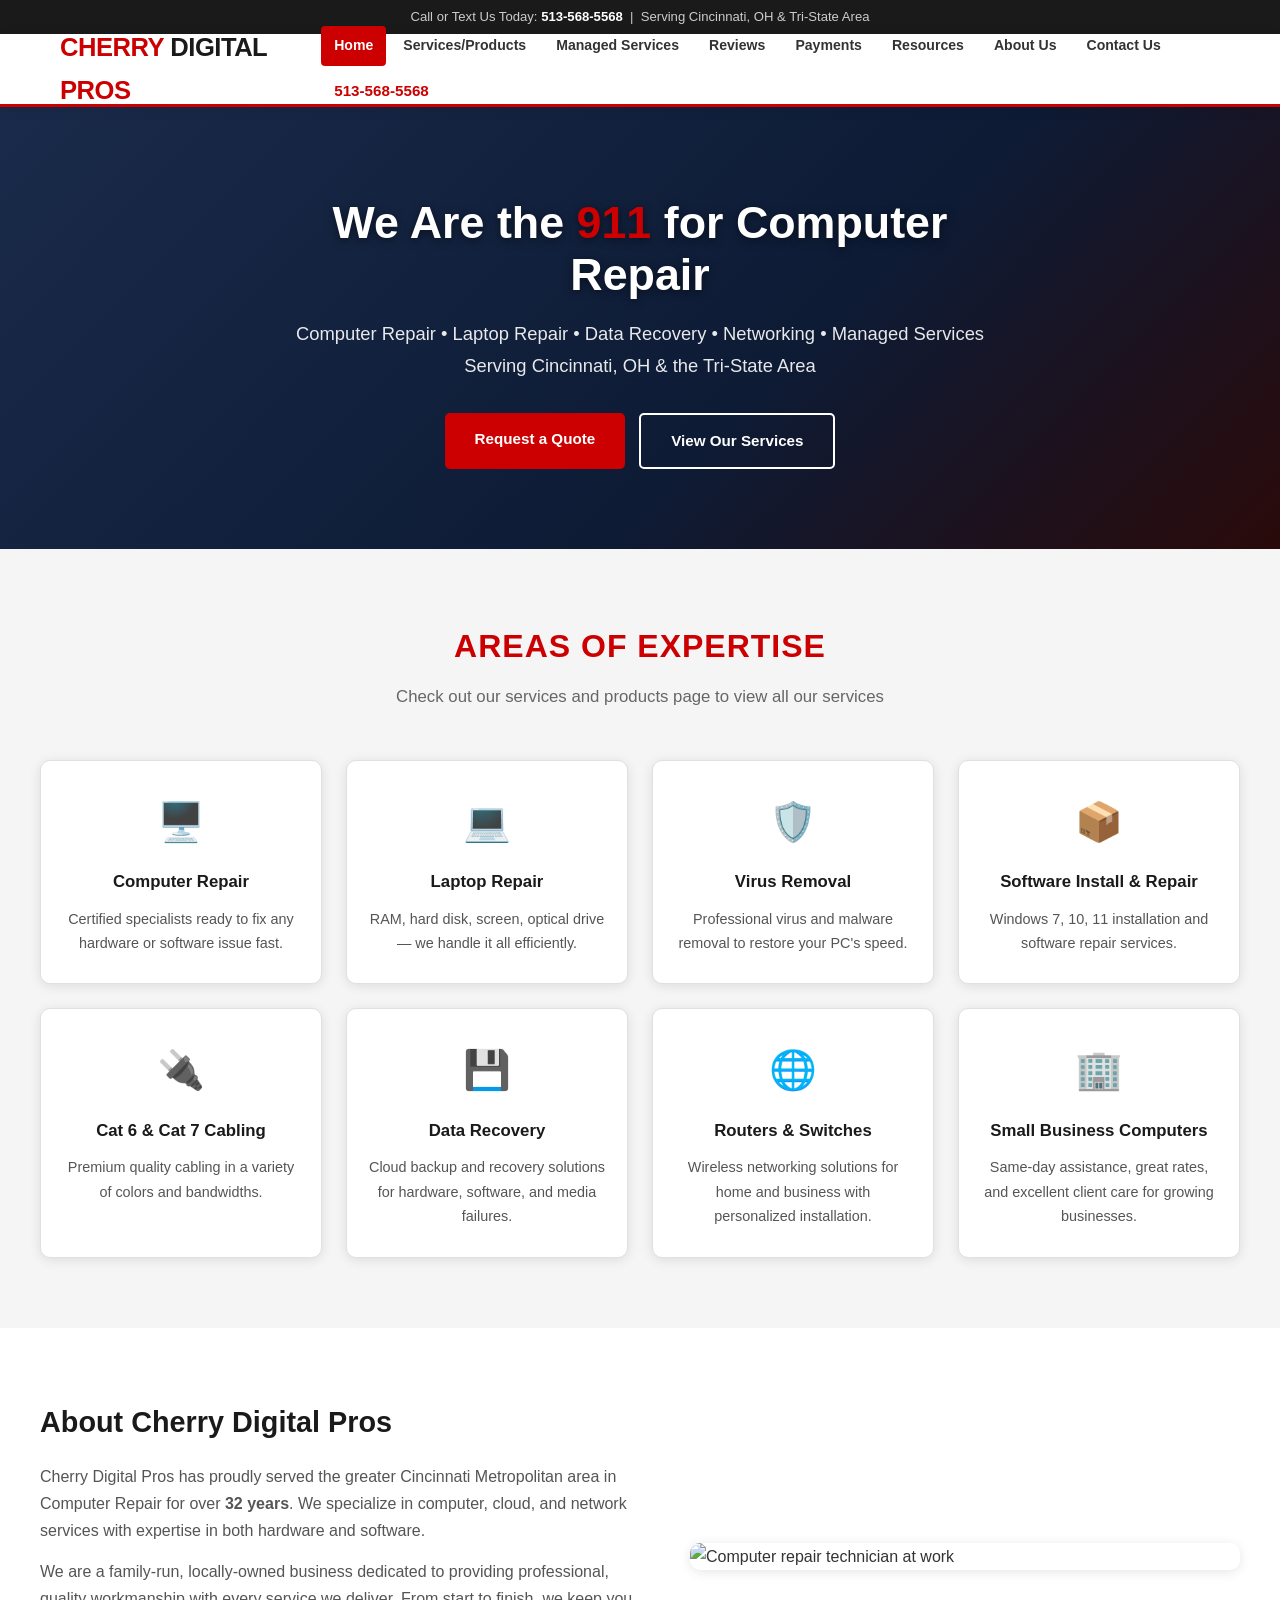
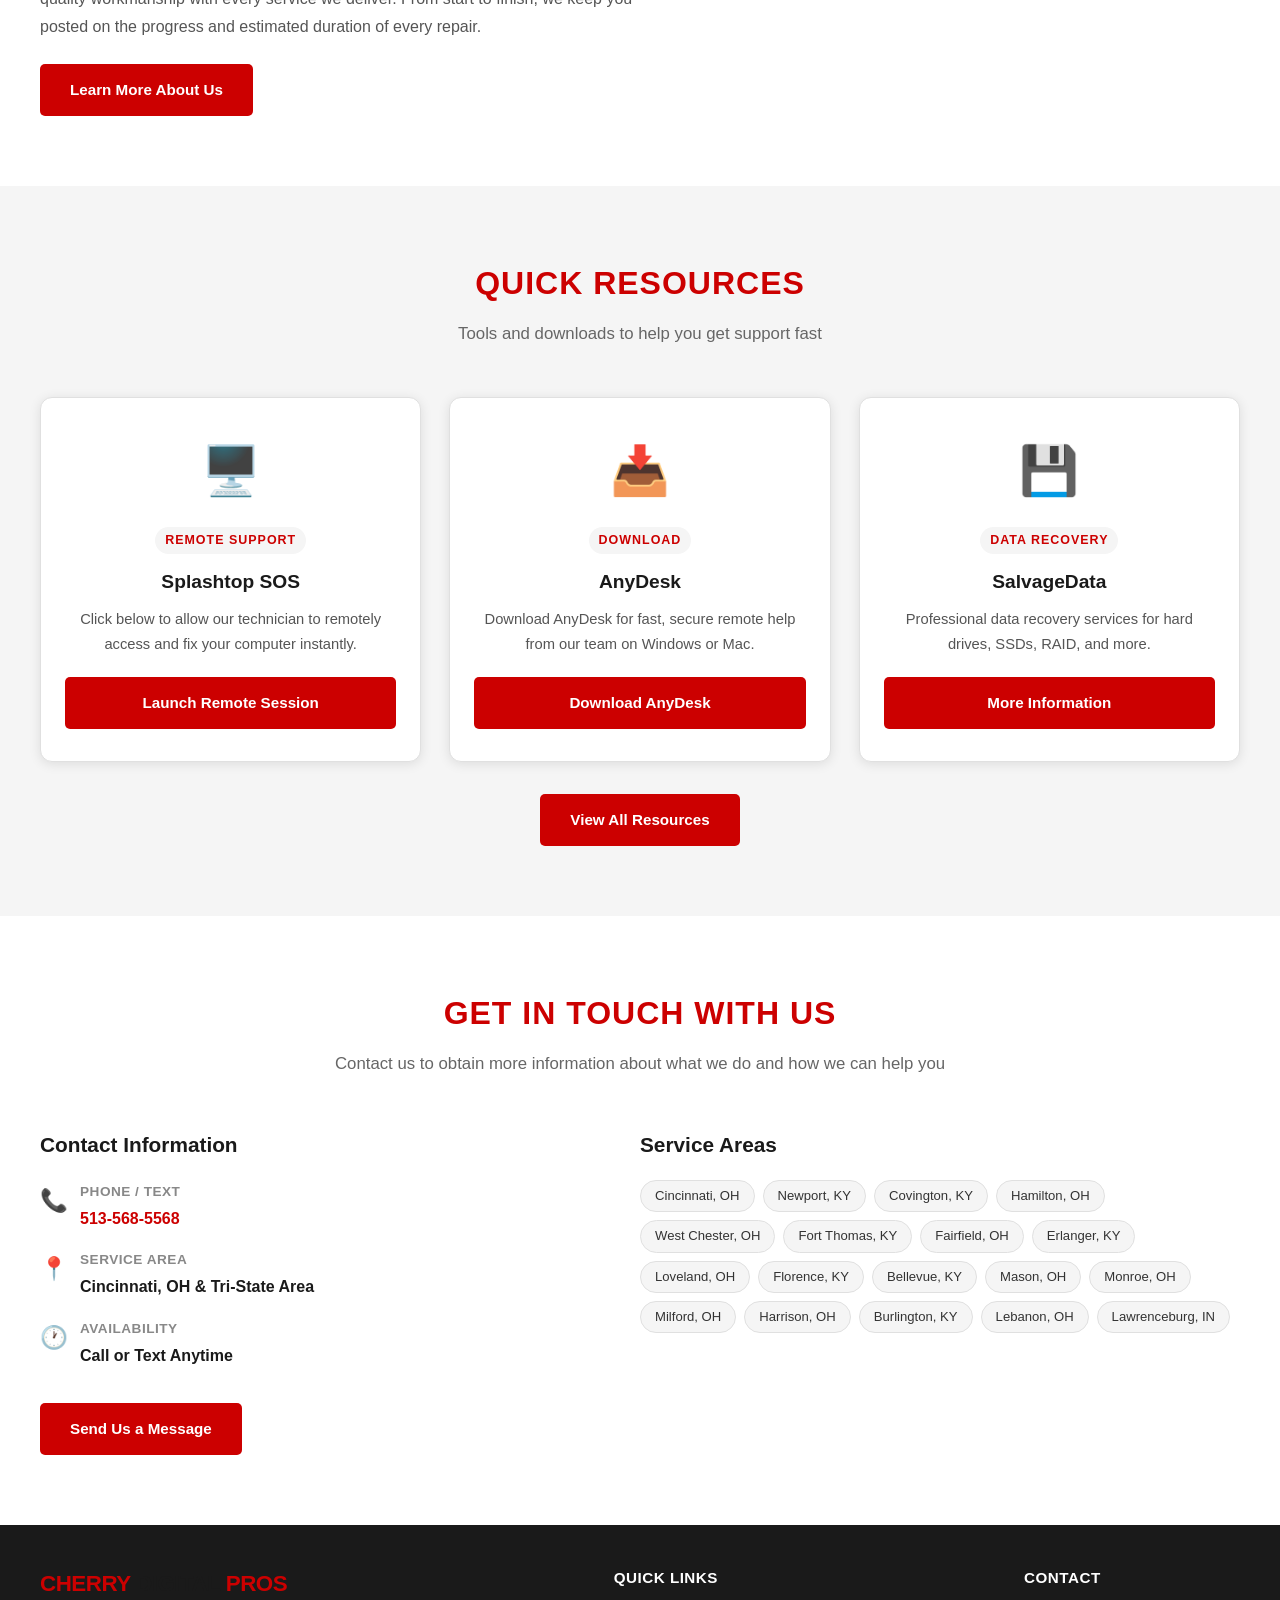
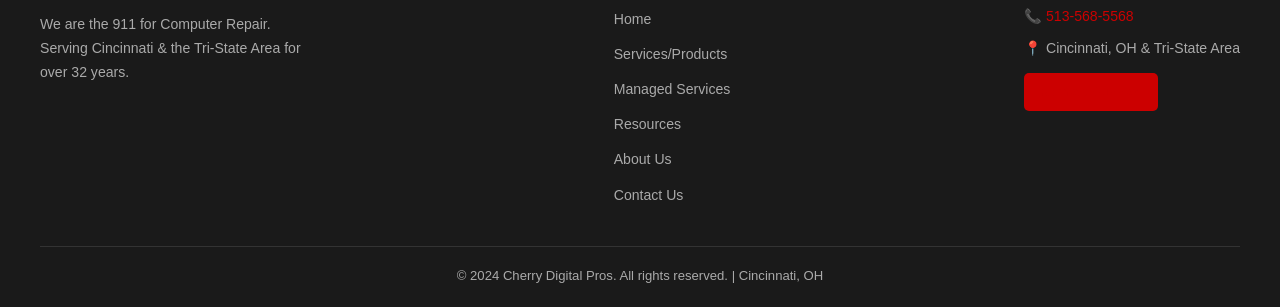
==== index.html @ 724c5292 "Add full Cherry Digital Pros website — all pages including Resources (Splashtop SOS, AnyDesk, Salvag" ====
<!DOCTYPE html>
<html lang="en">
<head>
  <meta charset="UTF-8" />
  <meta name="viewport" content="width=device-width, initial-scale=1.0" />
  <title>Cherry Digital Pros – We are the 911 for Computer Repair</title>
  <meta name="description" content="Cherry Digital Pros has proudly served the greater Cincinnati Metropolitan area in Computer Repair for over 32 years. Computer repair, networking, data recovery, managed services." />
  <link rel="stylesheet" href="css/style.css" />
</head>
<body>

  <!-- TOP BAR -->
  <div class="top-bar">
    Call or Text Us Today: <a href="tel:5135685568">513-568-5568</a> &nbsp;|&nbsp; Serving Cincinnati, OH &amp; Tri-State Area
  </div>

  <!-- HEADER -->
  <header>
    <div class="header-inner">
      <a href="index.html" class="logo">Cherry <span>Digital</span> Pros</a>
      <button class="hamburger" id="hamburger" aria-label="Toggle menu">
        <span></span><span></span><span></span>
      </button>
      <nav id="main-nav">
        <ul>
          <li><a href="index.html" class="active">Home</a></li>
          <li><a href="services.html">Services/Products</a></li>
          <li><a href="managed.html">Managed Services</a></li>
          <li><a href="reviews.html">Reviews</a></li>
          <li><a href="payments.html">Payments</a></li>
          <li><a href="resources.html">Resources</a></li>
          <li><a href="about.html">About Us</a></li>
          <li><a href="contact.html">Contact Us</a></li>
          <li><a href="tel:5135685568" class="nav-phone">513-568-5568</a></li>
        </ul>
      </nav>
    </div>
  </header>

  <!-- HERO -->
  <section class="hero">
    <div class="hero-content">
      <h1>We Are the <span>911</span> for Computer Repair</h1>
      <p>Computer Repair &bull; Laptop Repair &bull; Data Recovery &bull; Networking &bull; Managed Services<br>Serving Cincinnati, OH &amp; the Tri-State Area</p>
      <div class="hero-btns">
        <a href="contact.html" class="btn btn-red">Request a Quote</a>
        <a href="services.html" class="btn btn-outline">View Our Services</a>
      </div>
    </div>
  </section>

  <!-- AREAS OF EXPERTISE -->
  <section class="section section-alt">
    <div class="container">
      <h2 class="section-title">Areas of Expertise</h2>
      <p class="section-sub">Check out our services and products page to view all our services</p>
      <div class="services-grid">
        <div class="service-card">
          <div class="service-icon">🖥️</div>
          <h3>Computer Repair</h3>
          <p>Certified specialists ready to fix any hardware or software issue fast.</p>
        </div>
        <div class="service-card">
          <div class="service-icon">💻</div>
          <h3>Laptop Repair</h3>
          <p>RAM, hard disk, screen, optical drive — we handle it all efficiently.</p>
        </div>
        <div class="service-card">
          <div class="service-icon">🛡️</div>
          <h3>Virus Removal</h3>
          <p>Professional virus and malware removal to restore your PC's speed.</p>
        </div>
        <div class="service-card">
          <div class="service-icon">📦</div>
          <h3>Software Install &amp; Repair</h3>
          <p>Windows 7, 10, 11 installation and software repair services.</p>
        </div>
        <div class="service-card">
          <div class="service-icon">🔌</div>
          <h3>Cat 6 &amp; Cat 7 Cabling</h3>
          <p>Premium quality cabling in a variety of colors and bandwidths.</p>
        </div>
        <div class="service-card">
          <div class="service-icon">💾</div>
          <h3>Data Recovery</h3>
          <p>Cloud backup and recovery solutions for hardware, software, and media failures.</p>
        </div>
        <div class="service-card">
          <div class="service-icon">🌐</div>
          <h3>Routers &amp; Switches</h3>
          <p>Wireless networking solutions for home and business with personalized installation.</p>
        </div>
        <div class="service-card">
          <div class="service-icon">🏢</div>
          <h3>Small Business Computers</h3>
          <p>Same-day assistance, great rates, and excellent client care for growing businesses.</p>
        </div>
      </div>
    </div>
  </section>

  <!-- ABOUT STRIP -->
  <section class="section">
    <div class="container">
      <div class="about-strip">
        <div class="about-text">
          <h2>About Cherry Digital Pros</h2>
          <p>Cherry Digital Pros has proudly served the greater Cincinnati Metropolitan area in Computer Repair for over <strong>32 years</strong>. We specialize in computer, cloud, and network services with expertise in both hardware and software.</p>
          <p>We are a family-run, locally-owned business dedicated to providing professional, quality workmanship with every service we deliver. From start to finish, we keep you posted on the progress and estimated duration of every repair.</p>
          <a href="about.html" class="btn btn-red" style="margin-top:10px;">Learn More About Us</a>
        </div>
        <div class="about-img">
          <img src="https://images.unsplash.com/photo-1581092918056-0c4c3acd3789?w=600&q=70" alt="Computer repair technician at work" loading="lazy" />
        </div>
      </div>
    </div>
  </section>

  <!-- QUICK RESOURCES TEASER -->
  <section class="section section-alt">
    <div class="container">
      <h2 class="section-title">Quick Resources</h2>
      <p class="section-sub">Tools and downloads to help you get support fast</p>
      <div class="resources-grid">
        <div class="resource-card">
          <div class="resource-icon">🖥️</div>
          <span class="resource-label">Remote Support</span>
          <h3>Splashtop SOS</h3>
          <p>Click below to allow our technician to remotely access and fix your computer instantly.</p>
          <a href="https://sos.splashtop.com" target="_blank" rel="noopener" class="btn btn-red">Launch Remote Session</a>
        </div>
        <div class="resource-card">
          <div class="resource-icon">📥</div>
          <span class="resource-label">Download</span>
          <h3>AnyDesk</h3>
          <p>Download AnyDesk for fast, secure remote help from our team on Windows or Mac.</p>
          <a href="https://anydesk.com/en/downloads" target="_blank" rel="noopener" class="btn btn-red">Download AnyDesk</a>
        </div>
        <div class="resource-card">
          <div class="resource-icon">💾</div>
          <span class="resource-label">Data Recovery</span>
          <h3>SalvageData</h3>
          <p>Professional data recovery services for hard drives, SSDs, RAID, and more.</p>
          <a href="https://www.salvagedata.com" target="_blank" rel="noopener" class="btn btn-red">More Information</a>
        </div>
      </div>
      <div style="text-align:center;margin-top:32px;">
        <a href="resources.html" class="btn btn-red">View All Resources</a>
      </div>
    </div>
  </section>

  <!-- CONTACT STRIP -->
  <section class="section">
    <div class="container">
      <h2 class="section-title">Get In Touch With Us</h2>
      <p class="section-sub">Contact us to obtain more information about what we do and how we can help you</p>
      <div class="contact-flex">
        <div class="contact-info">
          <h3>Contact Information</h3>
          <div class="contact-item">
            <div class="ci-icon">📞</div>
            <div class="ci-text">
              <strong>Phone / Text</strong>
              <span><a href="tel:5135685568">513-568-5568</a></span>
            </div>
          </div>
          <div class="contact-item">
            <div class="ci-icon">📍</div>
            <div class="ci-text">
              <strong>Service Area</strong>
              <span>Cincinnati, OH &amp; Tri-State Area</span>
            </div>
          </div>
          <div class="contact-item">
            <div class="ci-icon">🕐</div>
            <div class="ci-text">
              <strong>Availability</strong>
              <span>Call or Text Anytime</span>
            </div>
          </div>
          <a href="contact.html" class="btn btn-red" style="margin-top:18px;">Send Us a Message</a>
        </div>
        <div class="service-areas">
          <h3>Service Areas</h3>
          <div class="areas-list">
            <span class="area-tag">Cincinnati, OH</span>
            <span class="area-tag">Newport, KY</span>
            <span class="area-tag">Covington, KY</span>
            <span class="area-tag">Hamilton, OH</span>
            <span class="area-tag">West Chester, OH</span>
            <span class="area-tag">Fort Thomas, KY</span>
            <span class="area-tag">Fairfield, OH</span>
            <span class="area-tag">Erlanger, KY</span>
            <span class="area-tag">Loveland, OH</span>
            <span class="area-tag">Florence, KY</span>
            <span class="area-tag">Bellevue, KY</span>
            <span class="area-tag">Mason, OH</span>
            <span class="area-tag">Monroe, OH</span>
            <span class="area-tag">Milford, OH</span>
            <span class="area-tag">Harrison, OH</span>
            <span class="area-tag">Burlington, KY</span>
            <span class="area-tag">Lebanon, OH</span>
            <span class="area-tag">Lawrenceburg, IN</span>
          </div>
        </div>
      </div>
    </div>
  </section>

  <!-- FOOTER -->
  <footer>
    <div class="footer-inner">
      <div class="footer-brand">
        <div class="logo">Cherry <span>Digital</span> Pros</div>
        <p>We are the 911 for Computer Repair. Serving Cincinnati &amp; the Tri-State Area for over 32 years.</p>
      </div>
      <div class="footer-links">
        <h4>Quick Links</h4>
        <ul>
          <li><a href="index.html">Home</a></li>
          <li><a href="services.html">Services/Products</a></li>
          <li><a href="managed.html">Managed Services</a></li>
          <li><a href="resources.html">Resources</a></li>
          <li><a href="about.html">About Us</a></li>
          <li><a href="contact.html">Contact Us</a></li>
        </ul>
      </div>
      <div class="footer-contact">
        <h4>Contact</h4>
        <p>📞 <a href="tel:5135685568">513-568-5568</a></p>
        <p>📍 Cincinnati, OH &amp; Tri-State Area</p>
        <p style="margin-top:12px;">
          <a href="https://sos.splashtop.com" target="_blank" rel="noopener" class="btn btn-red" style="font-size:0.82rem;padding:8px 16px;">Remote Support</a>
        </p>
      </div>
    </div>
    <div class="footer-bottom">
      <p>&copy; 2024 Cherry Digital Pros. All rights reserved. | Cincinnati, OH</p>
    </div>
  </footer>

  <script src="js/main.js"></script>
</body>
</html>
---- css/style.css ----
/* ============================================================
   Cherry Digital Pros — Main Stylesheet
   ============================================================ */

:root {
  --red: #cc0000;
  --dark: #1a1a1a;
  --mid: #333333;
  --light-bg: #f5f5f5;
  --white: #ffffff;
  --border: #e0e0e0;
  --blue-dark: #1a2a4a;
  --shadow: 0 2px 12px rgba(0,0,0,0.10);
}

*, *::before, *::after { box-sizing: border-box; margin: 0; padding: 0; }

html { scroll-behavior: smooth; }

body {
  font-family: 'Segoe UI', Arial, sans-serif;
  color: var(--mid);
  background: var(--white);
  line-height: 1.7;
}

a { color: var(--red); text-decoration: none; }
a:hover { text-decoration: underline; }

img { max-width: 100%; height: auto; display: block; }

/* ---- TOP BAR ---- */
.top-bar {
  background: var(--dark);
  color: #ccc;
  font-size: 0.82rem;
  padding: 6px 0;
  text-align: center;
}
.top-bar a { color: #fff; font-weight: 600; }

/* ---- HEADER / NAV ---- */
header {
  background: var(--white);
  border-bottom: 3px solid var(--red);
  position: sticky;
  top: 0;
  z-index: 1000;
  box-shadow: var(--shadow);
}
.header-inner {
  max-width: 1200px;
  margin: 0 auto;
  padding: 0 20px;
  display: flex;
  align-items: center;
  justify-content: space-between;
  height: 70px;
}
.logo {
  font-size: 1.6rem;
  font-weight: 900;
  color: var(--red);
  letter-spacing: -0.5px;
  text-transform: uppercase;
}
.logo span { color: var(--dark); }

nav ul {
  list-style: none;
  display: flex;
  gap: 4px;
  flex-wrap: wrap;
}
nav ul li a {
  display: block;
  padding: 8px 13px;
  font-size: 0.88rem;
  font-weight: 600;
  color: var(--mid);
  border-radius: 4px;
  transition: background 0.2s, color 0.2s;
  white-space: nowrap;
}
nav ul li a:hover,
nav ul li a.active {
  background: var(--red);
  color: var(--white);
  text-decoration: none;
}

.nav-phone {
  font-weight: 700;
  color: var(--red) !important;
  font-size: 0.95rem !important;
}

/* Hamburger */
.hamburger {
  display: none;
  flex-direction: column;
  gap: 5px;
  cursor: pointer;
  background: none;
  border: none;
  padding: 4px;
}
.hamburger span {
  display: block;
  width: 26px;
  height: 3px;
  background: var(--dark);
  border-radius: 2px;
  transition: all 0.3s;
}

/* ---- HERO ---- */
.hero {
  background: linear-gradient(135deg, var(--blue-dark) 0%, #0d1b35 60%, #2a0a0a 100%);
  color: var(--white);
  padding: 90px 20px 80px;
  text-align: center;
  position: relative;
  overflow: hidden;
}
.hero::before {
  content: '';
  position: absolute;
  inset: 0;
  background: url('https://images.unsplash.com/photo-1518770660439-4636190af475?w=1600&q=60') center/cover no-repeat;
  opacity: 0.12;
}
.hero-content { position: relative; z-index: 1; max-width: 760px; margin: 0 auto; }
.hero h1 {
  font-size: 2.8rem;
  font-weight: 900;
  line-height: 1.15;
  margin-bottom: 18px;
  text-shadow: 0 2px 8px rgba(0,0,0,0.5);
}
.hero h1 span { color: var(--red); }
.hero p {
  font-size: 1.15rem;
  margin-bottom: 32px;
  opacity: 0.9;
}
.hero-btns { display: flex; gap: 14px; justify-content: center; flex-wrap: wrap; }
.btn {
  display: inline-block;
  padding: 13px 30px;
  border-radius: 5px;
  font-weight: 700;
  font-size: 0.95rem;
  cursor: pointer;
  transition: transform 0.15s, box-shadow 0.15s;
  border: none;
}
.btn:hover { transform: translateY(-2px); box-shadow: 0 6px 18px rgba(0,0,0,0.25); text-decoration: none; }
.btn-red { background: var(--red); color: var(--white); }
.btn-outline { background: transparent; color: var(--white); border: 2px solid var(--white); }
.btn-outline:hover { background: var(--white); color: var(--dark); }

/* ---- SECTION WRAPPER ---- */
.section { padding: 70px 20px; }
.section-alt { background: var(--light-bg); }
.container { max-width: 1200px; margin: 0 auto; }
.section-title {
  text-align: center;
  font-size: 2rem;
  font-weight: 800;
  color: var(--red);
  margin-bottom: 10px;
  text-transform: uppercase;
  letter-spacing: 1px;
}
.section-sub {
  text-align: center;
  color: #666;
  margin-bottom: 48px;
  font-size: 1.05rem;
}

/* ---- SERVICES GRID ---- */
.services-grid {
  display: grid;
  grid-template-columns: repeat(auto-fit, minmax(240px, 1fr));
  gap: 24px;
}
.service-card {
  background: var(--white);
  border: 1px solid var(--border);
  border-radius: 10px;
  padding: 28px 22px;
  text-align: center;
  box-shadow: var(--shadow);
  transition: transform 0.2s, box-shadow 0.2s;
}
.service-card:hover {
  transform: translateY(-4px);
  box-shadow: 0 8px 24px rgba(0,0,0,0.13);
}
.service-icon {
  font-size: 2.4rem;
  margin-bottom: 14px;
}
.service-card h3 {
  font-size: 1.05rem;
  font-weight: 700;
  color: var(--dark);
  margin-bottom: 10px;
}
.service-card p { font-size: 0.9rem; color: #555; }

/* ---- ABOUT STRIP ---- */
.about-strip {
  display: flex;
  gap: 40px;
  align-items: center;
  flex-wrap: wrap;
}
.about-strip .about-text { flex: 1 1 400px; }
.about-strip .about-text h2 {
  font-size: 1.8rem;
  font-weight: 800;
  color: var(--dark);
  margin-bottom: 16px;
}
.about-strip .about-text p { margin-bottom: 14px; color: #555; }
.about-img { flex: 1 1 340px; border-radius: 10px; overflow: hidden; box-shadow: var(--shadow); }

/* ---- MANAGED SERVICES ---- */
.managed-flex {
  display: flex;
  gap: 40px;
  align-items: flex-start;
  flex-wrap: wrap;
}
.managed-text { flex: 1 1 420px; }
.managed-text h2 { font-size: 1.8rem; font-weight: 800; color: var(--dark); margin-bottom: 16px; }
.managed-text p { margin-bottom: 14px; color: #555; }
.managed-img { flex: 1 1 300px; display: flex; justify-content: center; align-items: center; }
.managed-img img { max-width: 320px; border-radius: 50%; }

/* ---- RESOURCES SECTION ---- */
.resources-grid {
  display: grid;
  grid-template-columns: repeat(auto-fit, minmax(260px, 1fr));
  gap: 28px;
  margin-top: 10px;
}
.resource-card {
  background: var(--white);
  border: 1px solid var(--border);
  border-radius: 12px;
  padding: 32px 24px;
  text-align: center;
  box-shadow: var(--shadow);
  transition: transform 0.2s, box-shadow 0.2s;
}
.resource-card:hover {
  transform: translateY(-4px);
  box-shadow: 0 8px 28px rgba(0,0,0,0.14);
}
.resource-icon {
  font-size: 3rem;
  margin-bottom: 14px;
}
.resource-card h3 {
  font-size: 1.2rem;
  font-weight: 800;
  color: var(--dark);
  margin-bottom: 8px;
}
.resource-card .resource-label {
  display: inline-block;
  background: var(--light-bg);
  color: var(--red);
  font-size: 0.78rem;
  font-weight: 700;
  text-transform: uppercase;
  letter-spacing: 1px;
  padding: 3px 10px;
  border-radius: 20px;
  margin-bottom: 12px;
}
.resource-card p { font-size: 0.92rem; color: #555; margin-bottom: 20px; }
.resource-card .btn { width: 100%; text-align: center; }

/* ---- CONTACT SECTION ---- */
.contact-flex {
  display: flex;
  gap: 40px;
  flex-wrap: wrap;
}
.contact-info { flex: 1 1 300px; }
.contact-info h3 { font-size: 1.3rem; font-weight: 700; color: var(--dark); margin-bottom: 18px; }
.contact-item {
  display: flex;
  gap: 12px;
  align-items: flex-start;
  margin-bottom: 16px;
}
.contact-item .ci-icon { font-size: 1.4rem; flex-shrink: 0; margin-top: 2px; }
.contact-item .ci-text strong { display: block; font-size: 0.85rem; text-transform: uppercase; letter-spacing: 0.5px; color: #888; margin-bottom: 2px; }
.contact-item .ci-text span { font-size: 1rem; color: var(--dark); font-weight: 600; }

.service-areas { flex: 1 1 340px; }
.service-areas h3 { font-size: 1.3rem; font-weight: 700; color: var(--dark); margin-bottom: 18px; }
.areas-list {
  display: flex;
  flex-wrap: wrap;
  gap: 8px;
}
.area-tag {
  background: var(--light-bg);
  border: 1px solid var(--border);
  border-radius: 20px;
  padding: 4px 14px;
  font-size: 0.82rem;
  color: var(--mid);
}

/* ---- FOOTER ---- */
footer {
  background: var(--dark);
  color: #aaa;
  padding: 40px 20px 20px;
}
.footer-inner {
  max-width: 1200px;
  margin: 0 auto;
  display: flex;
  gap: 40px;
  flex-wrap: wrap;
  justify-content: space-between;
  margin-bottom: 30px;
}
.footer-brand .logo { font-size: 1.4rem; margin-bottom: 10px; }
.footer-brand p { font-size: 0.88rem; max-width: 280px; }
.footer-links h4, .footer-contact h4 {
  color: var(--white);
  font-size: 0.95rem;
  margin-bottom: 14px;
  text-transform: uppercase;
  letter-spacing: 0.5px;
}
.footer-links ul { list-style: none; }
.footer-links ul li { margin-bottom: 8px; }
.footer-links ul li a { color: #aaa; font-size: 0.88rem; }
.footer-links ul li a:hover { color: var(--red); }
.footer-contact p { font-size: 0.88rem; margin-bottom: 8px; }
.footer-contact a { color: var(--red); }
.footer-bottom {
  max-width: 1200px;
  margin: 0 auto;
  border-top: 1px solid #333;
  padding-top: 18px;
  text-align: center;
  font-size: 0.82rem;
}

/* ---- RESPONSIVE ---- */
@media (max-width: 768px) {
  .hero h1 { font-size: 1.9rem; }
  .hamburger { display: flex; }
  nav { display: none; width: 100%; }
  nav.open { display: block; }
  nav ul { flex-direction: column; padding: 10px 0 16px; }
  nav ul li a { padding: 10px 20px; }
  .header-inner { flex-wrap: wrap; height: auto; padding: 12px 20px; }
  .logo { font-size: 1.3rem; }
  .about-strip, .managed-flex, .contact-flex { flex-direction: column; }
}
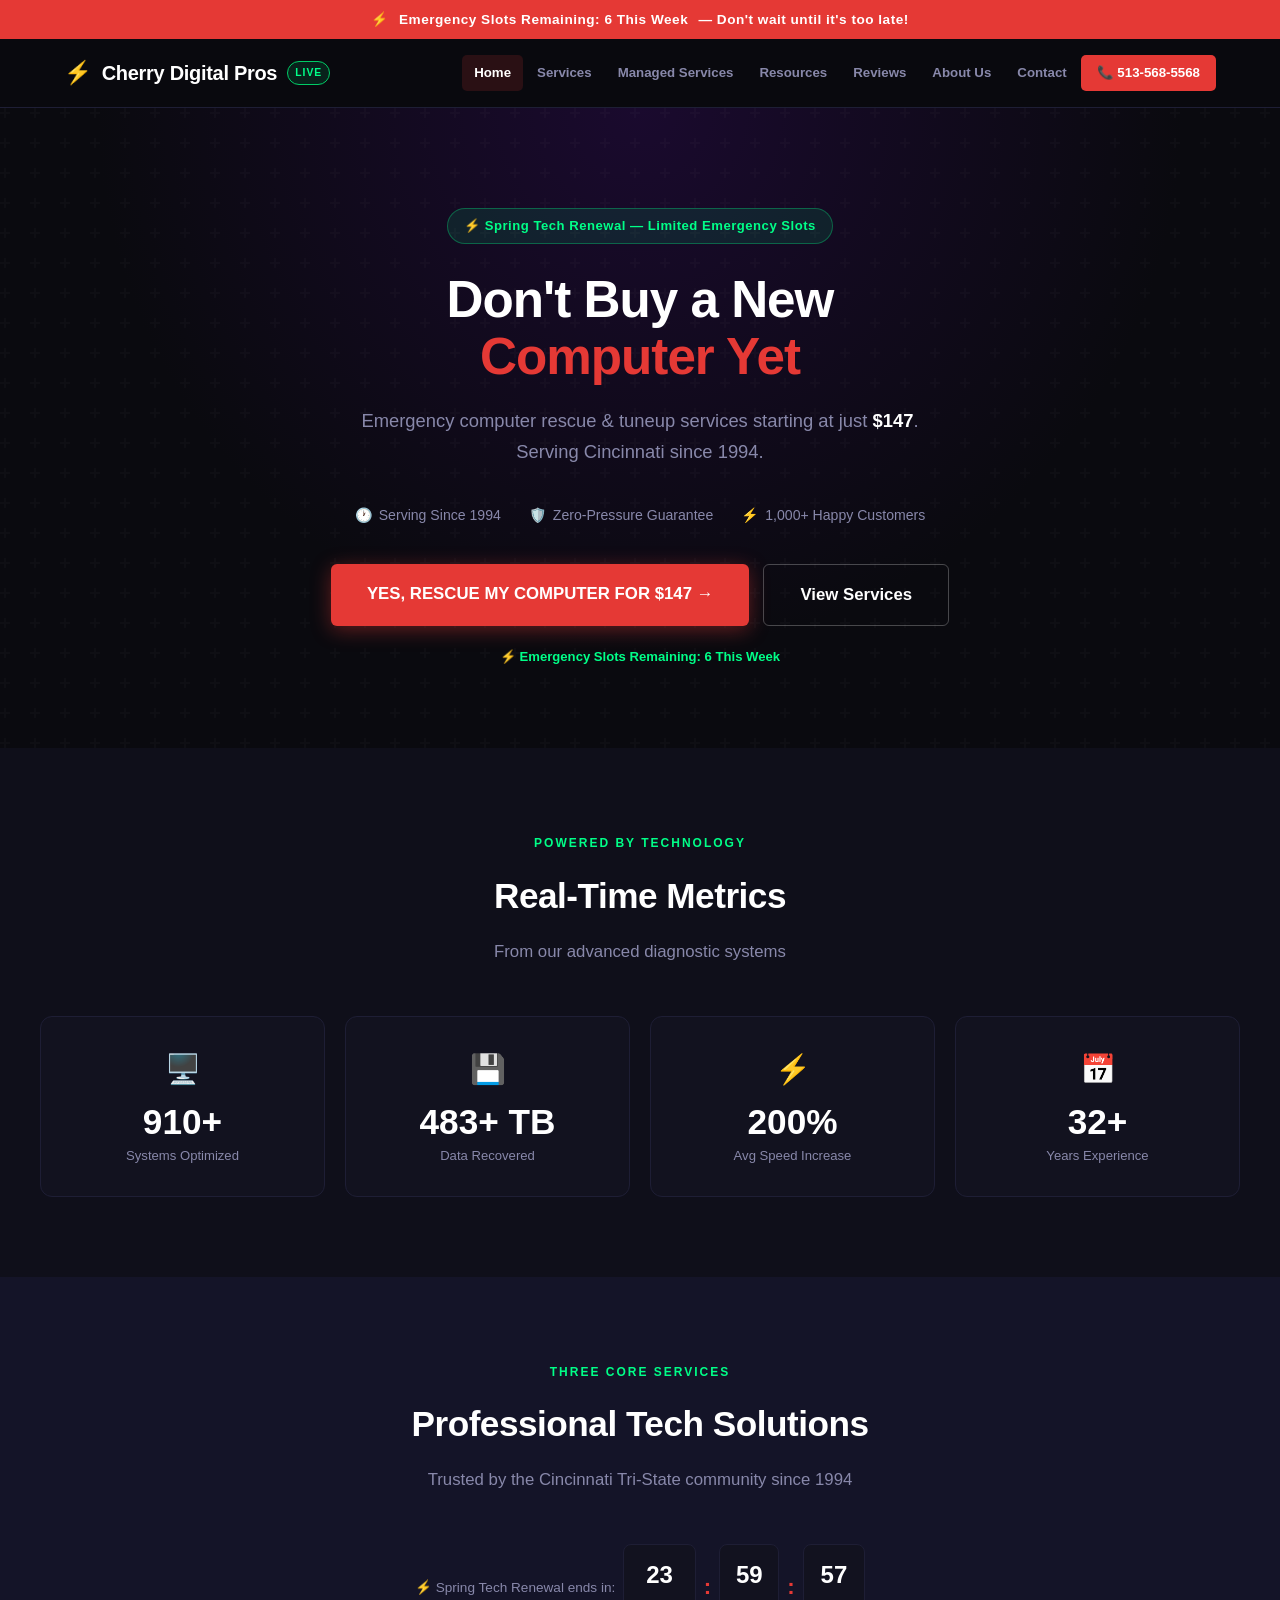
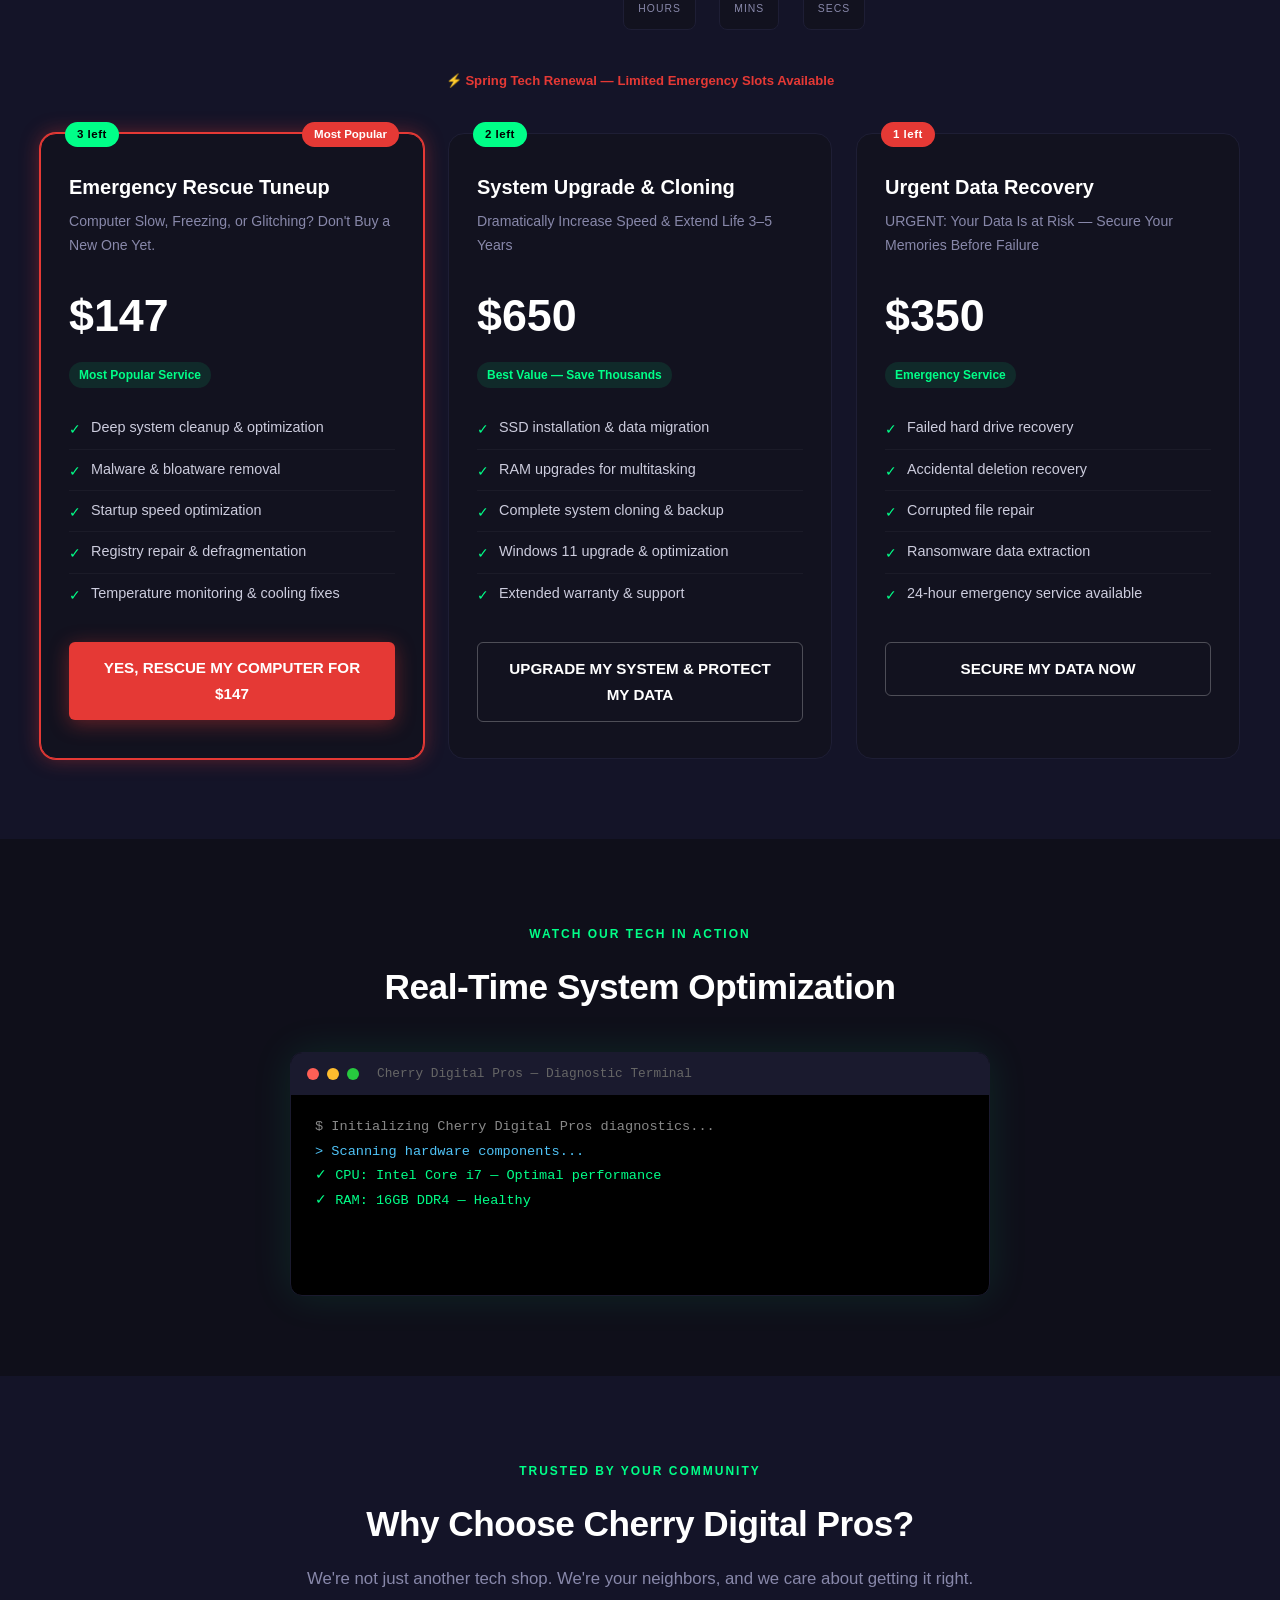
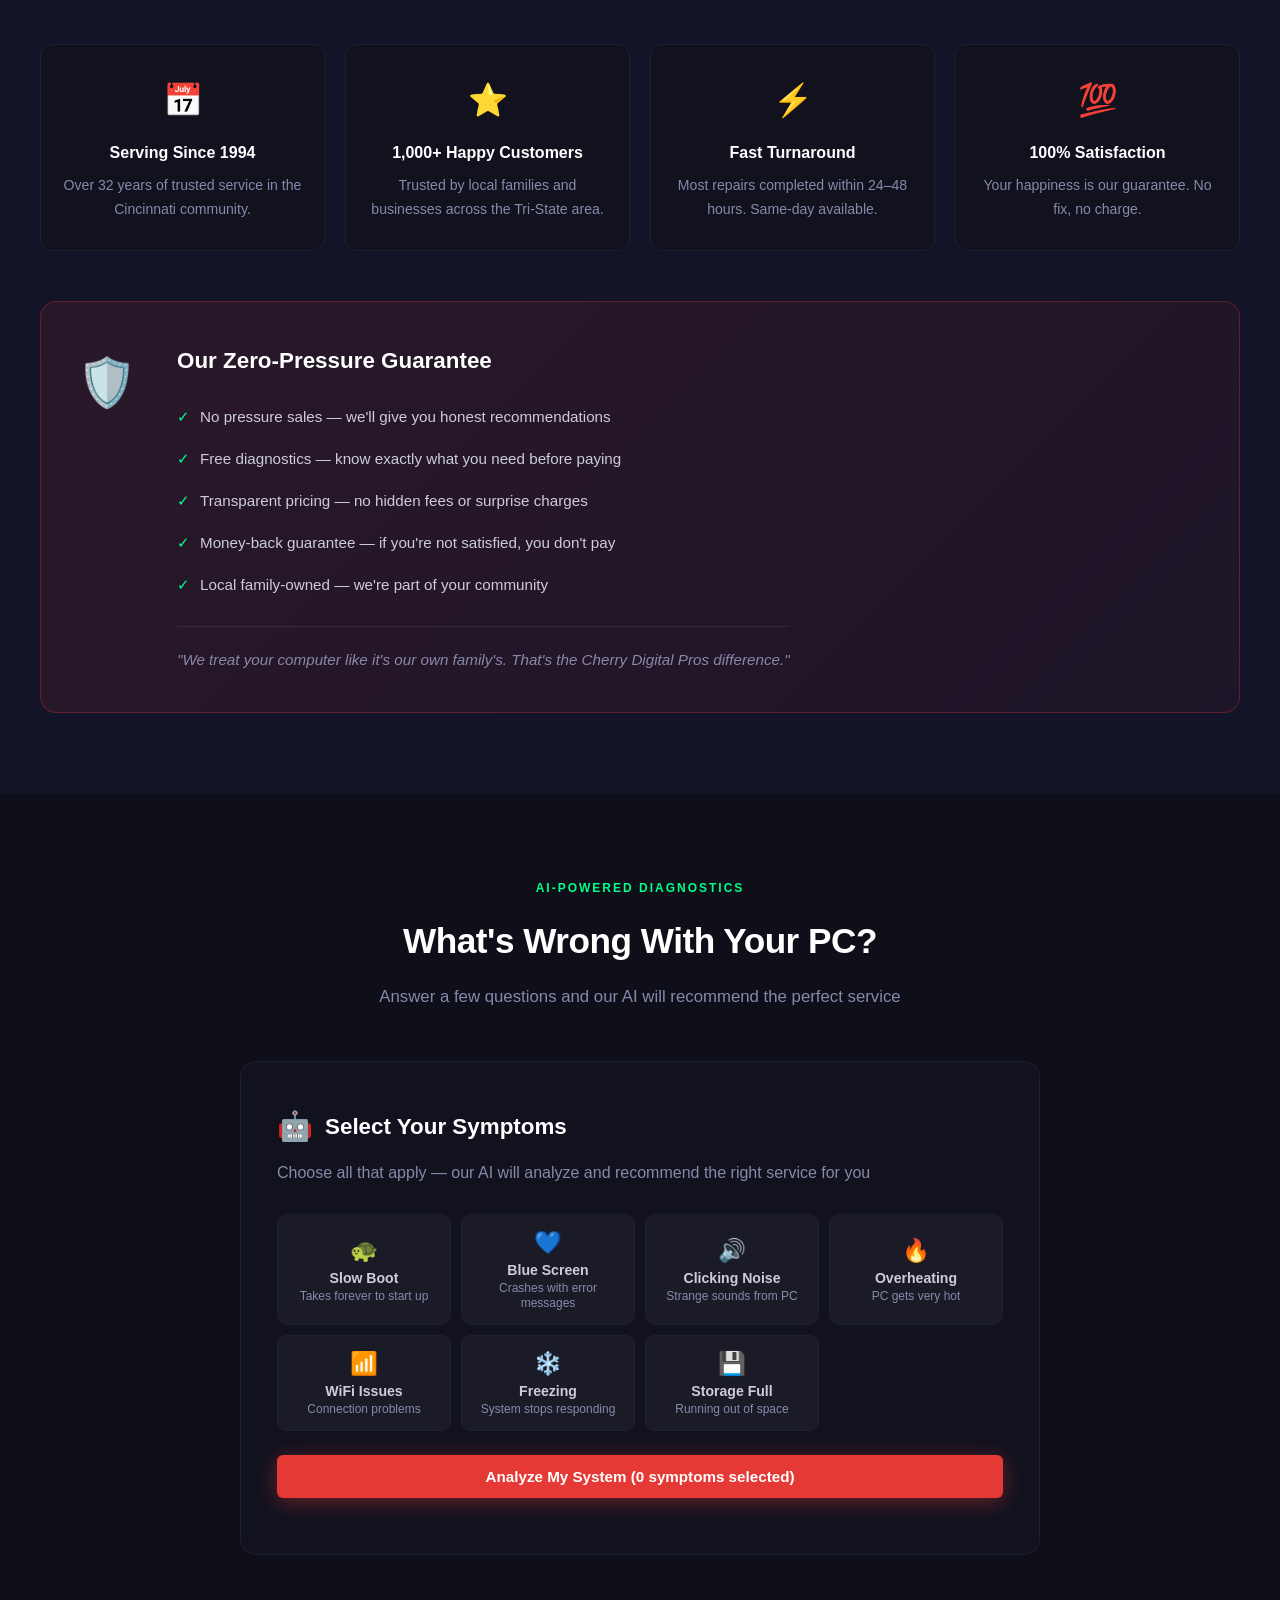
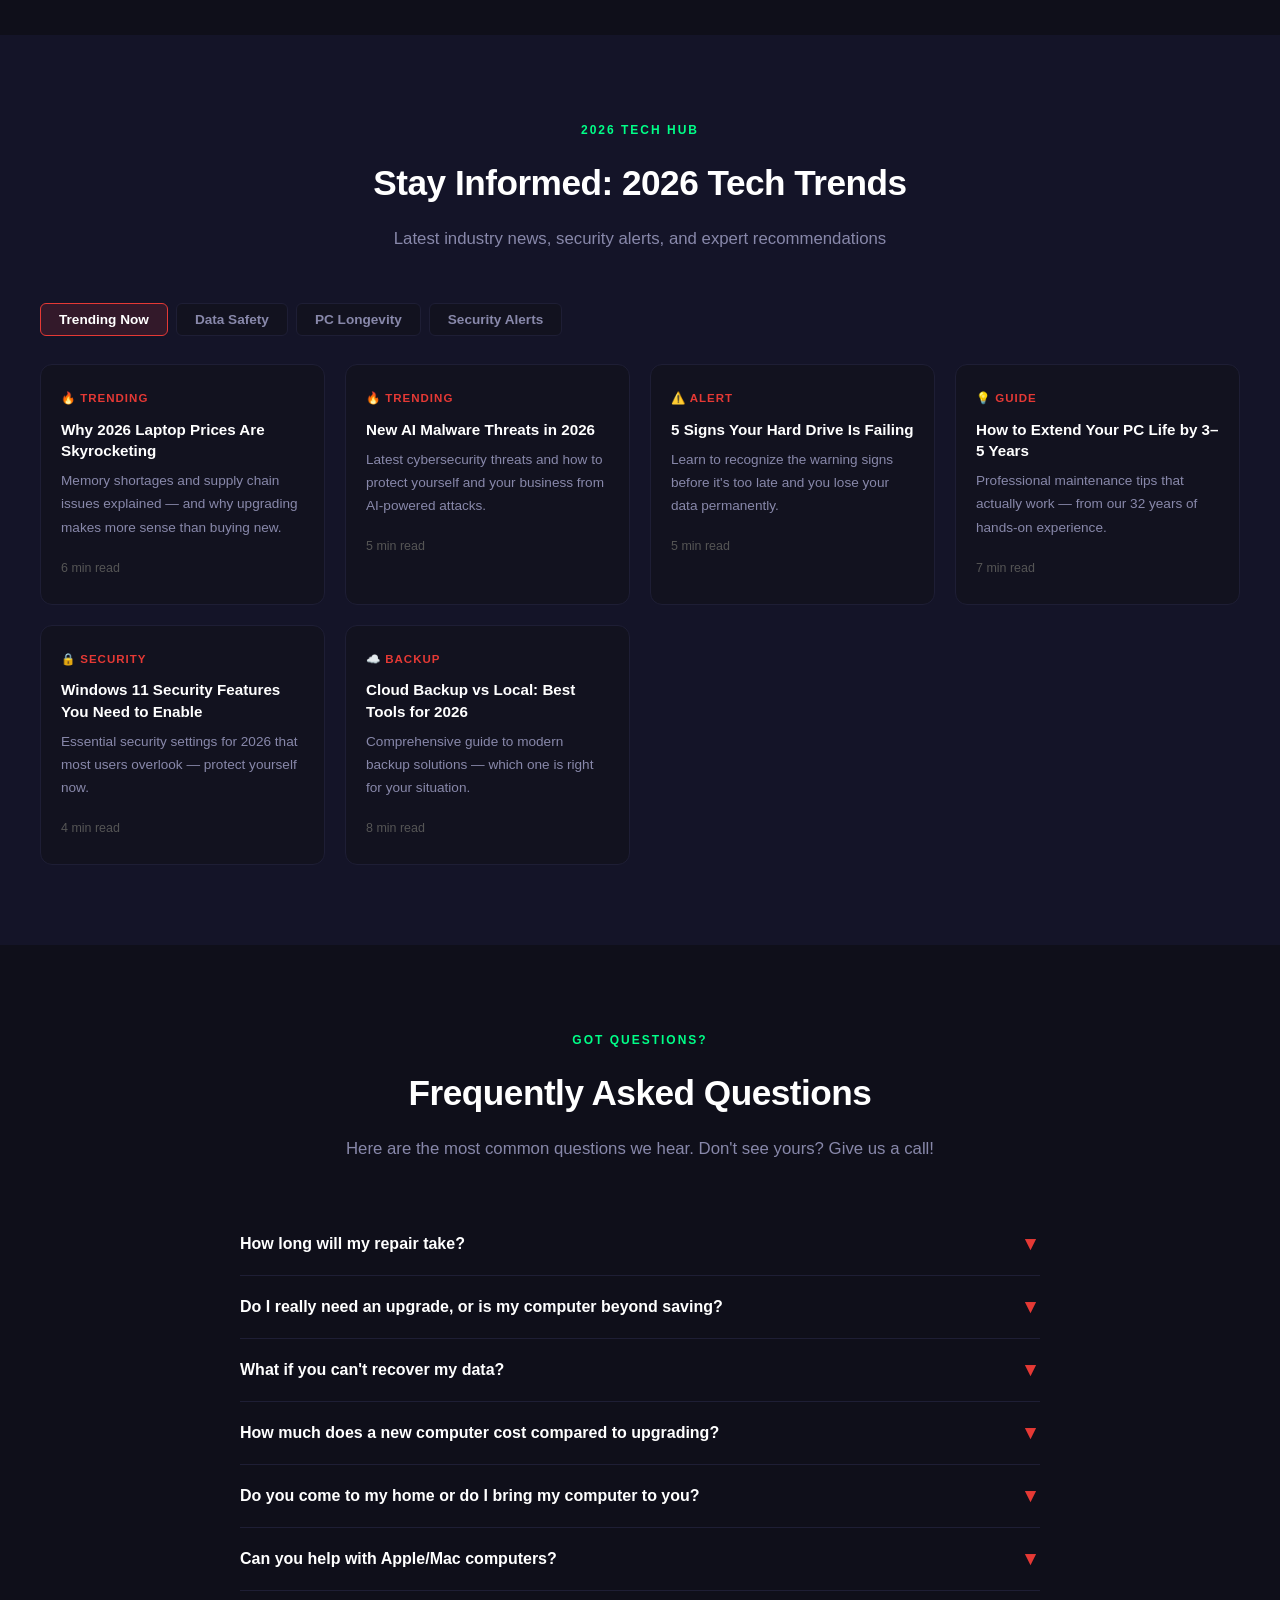
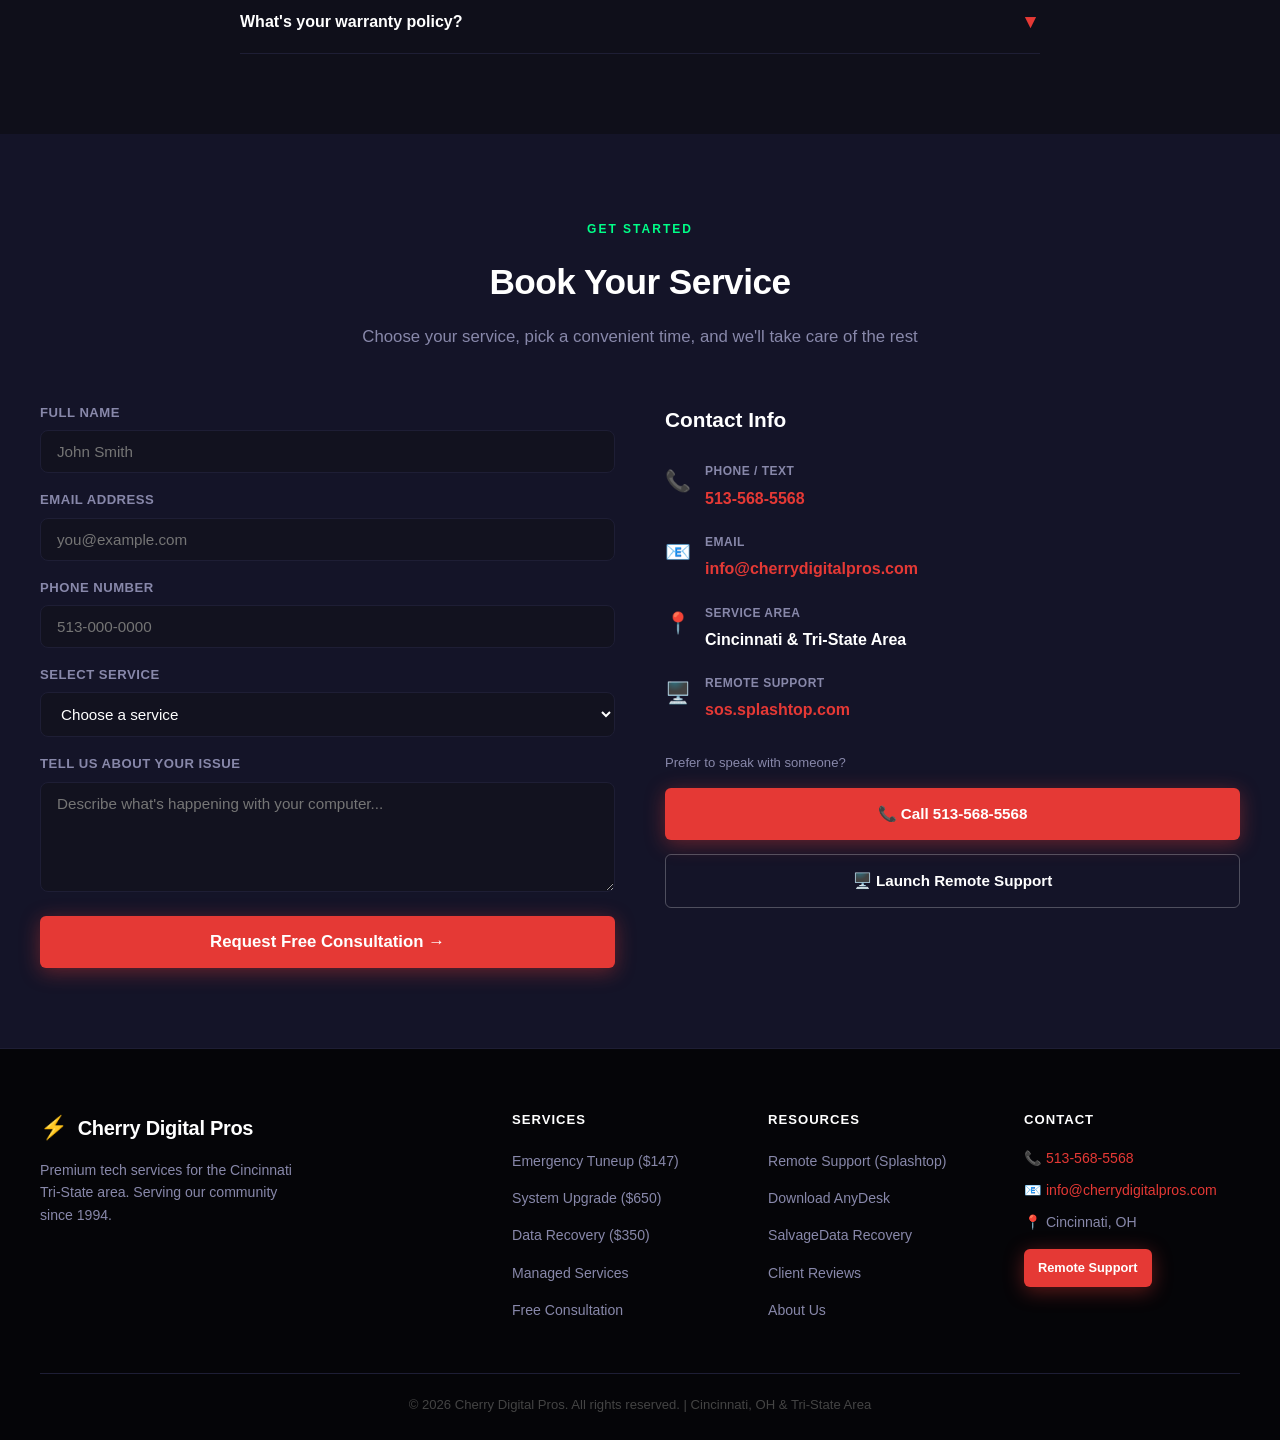
==== commit 2cd7c8aa: "Redesign: AI dark theme, 47 tuneup pricing, AI diagnostic widget, countdown, terminal animation, Spl" ====
--- a/index.html
+++ b/index.html
@@ -3,35 +3,38 @@
 <head>
   <meta charset="UTF-8" />
   <meta name="viewport" content="width=device-width, initial-scale=1.0" />
-  <title>Cherry Digital Pros – We are the 911 for Computer Repair</title>
-  <meta name="description" content="Cherry Digital Pros has proudly served the greater Cincinnati Metropolitan area in Computer Repair for over 32 years. Computer repair, networking, data recovery, managed services." />
+  <title>Cherry Digital Pros – We Are the 911 for Computer Repair | Cincinnati</title>
+  <meta name="description" content="Cherry Digital Pros — Emergency computer repair, tuneup ($147), data recovery, managed services, and AI diagnostics. Serving Cincinnati, OH & Tri-State since 1994." />
   <link rel="stylesheet" href="css/style.css" />
 </head>
 <body>
 
-  <!-- TOP BAR -->
-  <div class="top-bar">
-    Call or Text Us Today: <a href="tel:5135685568">513-568-5568</a> &nbsp;|&nbsp; Serving Cincinnati, OH &amp; Tri-State Area
+  <!-- ALERT BAR -->
+  <div class="alert-bar">
+    ⚡ <span>Emergency Slots Remaining: 6 This Week</span> — Don't wait until it's too late!
   </div>
 
   <!-- HEADER -->
   <header>
     <div class="header-inner">
-      <a href="index.html" class="logo">Cherry <span>Digital</span> Pros</a>
+      <a href="index.html" class="logo">
+        <span class="logo-icon">⚡</span>
+        Cherry Digital Pros
+        <span class="logo-live">LIVE</span>
+      </a>
       <button class="hamburger" id="hamburger" aria-label="Toggle menu">
         <span></span><span></span><span></span>
       </button>
       <nav id="main-nav">
         <ul>
           <li><a href="index.html" class="active">Home</a></li>
-          <li><a href="services.html">Services/Products</a></li>
+          <li><a href="services.html">Services</a></li>
           <li><a href="managed.html">Managed Services</a></li>
+          <li><a href="resources.html">Resources</a></li>
           <li><a href="reviews.html">Reviews</a></li>
-          <li><a href="payments.html">Payments</a></li>
-          <li><a href="resources.html">Resources</a></li>
           <li><a href="about.html">About Us</a></li>
-          <li><a href="contact.html">Contact Us</a></li>
-          <li><a href="tel:5135685568" class="nav-phone">513-568-5568</a></li>
+          <li><a href="contact.html">Contact</a></li>
+          <li><a href="tel:5135685568" class="nav-cta">📞 513-568-5568</a></li>
         </ul>
       </nav>
     </div>
@@ -40,168 +43,442 @@
   <!-- HERO -->
   <section class="hero">
     <div class="hero-content">
-      <h1>We Are the <span>911</span> for Computer Repair</h1>
-      <p>Computer Repair &bull; Laptop Repair &bull; Data Recovery &bull; Networking &bull; Managed Services<br>Serving Cincinnati, OH &amp; the Tri-State Area</p>
+      <div class="hero-badge">⚡ Spring Tech Renewal — Limited Emergency Slots</div>
+      <h1>Don't Buy a New<br><span class="highlight">Computer Yet</span></h1>
+      <p>Emergency computer rescue &amp; tuneup services starting at just <strong style="color:#fff;">$147</strong>. Serving Cincinnati since 1994.</p>
+      <div class="hero-trust">
+        <span><span class="icon">🕐</span> Serving Since 1994</span>
+        <span><span class="icon">🛡️</span> Zero-Pressure Guarantee</span>
+        <span><span class="icon">⚡</span> 1,000+ Happy Customers</span>
+      </div>
       <div class="hero-btns">
-        <a href="contact.html" class="btn btn-red">Request a Quote</a>
-        <a href="services.html" class="btn btn-outline">View Our Services</a>
-      </div>
-    </div>
-  </section>
-
-  <!-- AREAS OF EXPERTISE -->
-  <section class="section section-alt">
-    <div class="container">
-      <h2 class="section-title">Areas of Expertise</h2>
-      <p class="section-sub">Check out our services and products page to view all our services</p>
-      <div class="services-grid">
-        <div class="service-card">
-          <div class="service-icon">🖥️</div>
-          <h3>Computer Repair</h3>
-          <p>Certified specialists ready to fix any hardware or software issue fast.</p>
-        </div>
-        <div class="service-card">
-          <div class="service-icon">💻</div>
-          <h3>Laptop Repair</h3>
-          <p>RAM, hard disk, screen, optical drive — we handle it all efficiently.</p>
-        </div>
-        <div class="service-card">
-          <div class="service-icon">🛡️</div>
-          <h3>Virus Removal</h3>
-          <p>Professional virus and malware removal to restore your PC's speed.</p>
-        </div>
-        <div class="service-card">
-          <div class="service-icon">📦</div>
-          <h3>Software Install &amp; Repair</h3>
-          <p>Windows 7, 10, 11 installation and software repair services.</p>
-        </div>
-        <div class="service-card">
-          <div class="service-icon">🔌</div>
-          <h3>Cat 6 &amp; Cat 7 Cabling</h3>
-          <p>Premium quality cabling in a variety of colors and bandwidths.</p>
-        </div>
-        <div class="service-card">
-          <div class="service-icon">💾</div>
-          <h3>Data Recovery</h3>
-          <p>Cloud backup and recovery solutions for hardware, software, and media failures.</p>
-        </div>
-        <div class="service-card">
-          <div class="service-icon">🌐</div>
-          <h3>Routers &amp; Switches</h3>
-          <p>Wireless networking solutions for home and business with personalized installation.</p>
-        </div>
-        <div class="service-card">
-          <div class="service-icon">🏢</div>
-          <h3>Small Business Computers</h3>
-          <p>Same-day assistance, great rates, and excellent client care for growing businesses.</p>
-        </div>
-      </div>
-    </div>
-  </section>
-
-  <!-- ABOUT STRIP -->
-  <section class="section">
-    <div class="container">
-      <div class="about-strip">
-        <div class="about-text">
-          <h2>About Cherry Digital Pros</h2>
-          <p>Cherry Digital Pros has proudly served the greater Cincinnati Metropolitan area in Computer Repair for over <strong>32 years</strong>. We specialize in computer, cloud, and network services with expertise in both hardware and software.</p>
-          <p>We are a family-run, locally-owned business dedicated to providing professional, quality workmanship with every service we deliver. From start to finish, we keep you posted on the progress and estimated duration of every repair.</p>
-          <a href="about.html" class="btn btn-red" style="margin-top:10px;">Learn More About Us</a>
-        </div>
-        <div class="about-img">
-          <img src="https://images.unsplash.com/photo-1581092918056-0c4c3acd3789?w=600&q=70" alt="Computer repair technician at work" loading="lazy" />
-        </div>
-      </div>
-    </div>
-  </section>
-
-  <!-- QUICK RESOURCES TEASER -->
-  <section class="section section-alt">
-    <div class="container">
-      <h2 class="section-title">Quick Resources</h2>
-      <p class="section-sub">Tools and downloads to help you get support fast</p>
-      <div class="resources-grid">
-        <div class="resource-card">
-          <div class="resource-icon">🖥️</div>
-          <span class="resource-label">Remote Support</span>
-          <h3>Splashtop SOS</h3>
-          <p>Click below to allow our technician to remotely access and fix your computer instantly.</p>
-          <a href="https://sos.splashtop.com" target="_blank" rel="noopener" class="btn btn-red">Launch Remote Session</a>
-        </div>
-        <div class="resource-card">
-          <div class="resource-icon">📥</div>
-          <span class="resource-label">Download</span>
-          <h3>AnyDesk</h3>
-          <p>Download AnyDesk for fast, secure remote help from our team on Windows or Mac.</p>
-          <a href="https://anydesk.com/en/downloads" target="_blank" rel="noopener" class="btn btn-red">Download AnyDesk</a>
-        </div>
-        <div class="resource-card">
-          <div class="resource-icon">💾</div>
-          <span class="resource-label">Data Recovery</span>
-          <h3>SalvageData</h3>
-          <p>Professional data recovery services for hard drives, SSDs, RAID, and more.</p>
-          <a href="https://www.salvagedata.com" target="_blank" rel="noopener" class="btn btn-red">More Information</a>
-        </div>
-      </div>
-      <div style="text-align:center;margin-top:32px;">
-        <a href="resources.html" class="btn btn-red">View All Resources</a>
-      </div>
-    </div>
-  </section>
-
-  <!-- CONTACT STRIP -->
-  <section class="section">
-    <div class="container">
-      <h2 class="section-title">Get In Touch With Us</h2>
-      <p class="section-sub">Contact us to obtain more information about what we do and how we can help you</p>
-      <div class="contact-flex">
-        <div class="contact-info">
-          <h3>Contact Information</h3>
-          <div class="contact-item">
+        <a href="contact.html" class="btn btn-red btn-lg">YES, RESCUE MY COMPUTER FOR $147 →</a>
+        <a href="services.html" class="btn btn-outline btn-lg">View Services</a>
+      </div>
+      <div class="hero-slots">⚡ Emergency Slots Remaining: 6 This Week</div>
+    </div>
+  </section>
+
+  <!-- STATS -->
+  <section class="section section-dark">
+    <div class="container">
+      <div class="text-center" style="margin-bottom:40px;">
+        <span class="section-label">Powered by Technology</span>
+        <h2 class="section-title">Real-Time Metrics</h2>
+        <p class="section-sub">From our advanced diagnostic systems</p>
+      </div>
+      <div class="stats-grid">
+        <div class="stat-card">
+          <div class="stat-icon">🖥️</div>
+          <div class="stat-num" data-target="1000" data-suffix="+">0+</div>
+          <div class="stat-label">Systems Optimized</div>
+        </div>
+        <div class="stat-card">
+          <div class="stat-icon">💾</div>
+          <div class="stat-num" data-target="500" data-suffix="+ TB">0+ TB</div>
+          <div class="stat-label">Data Recovered</div>
+        </div>
+        <div class="stat-card">
+          <div class="stat-icon">⚡</div>
+          <div class="stat-num" data-target="200" data-suffix="%">0%</div>
+          <div class="stat-label">Avg Speed Increase</div>
+        </div>
+        <div class="stat-card">
+          <div class="stat-icon">📅</div>
+          <div class="stat-num" data-target="32" data-suffix="+">0+</div>
+          <div class="stat-label">Years Experience</div>
+        </div>
+      </div>
+    </div>
+  </section>
+
+  <!-- PRICING / SERVICES -->
+  <section class="section section-darker" id="services">
+    <div class="container">
+      <div class="pricing-header text-center">
+        <span class="section-label">Three Core Services</span>
+        <h2 class="section-title">Professional Tech Solutions</h2>
+        <p class="section-sub">Trusted by the Cincinnati Tri-State community since 1994</p>
+
+        <!-- COUNTDOWN -->
+        <div class="countdown-wrap">
+          <span>⚡ Spring Tech Renewal ends in:</span>
+          <div class="countdown-box"><span class="countdown-num" id="cd-hours">23</span><span class="countdown-label">Hours</span></div>
+          <span class="countdown-sep">:</span>
+          <div class="countdown-box"><span class="countdown-num" id="cd-mins">59</span><span class="countdown-label">Mins</span></div>
+          <span class="countdown-sep">:</span>
+          <div class="countdown-box"><span class="countdown-num" id="cd-secs">59</span><span class="countdown-label">Secs</span></div>
+        </div>
+        <p style="font-size:0.82rem;color:#e53935;font-weight:700;margin-bottom:40px;">⚡ Spring Tech Renewal — Limited Emergency Slots Available</p>
+      </div>
+
+      <div class="pricing-grid">
+
+        <!-- TUNEUP -->
+        <div class="pricing-card featured">
+          <span class="slots-badge">3 left</span>
+          <span class="popular-badge">Most Popular</span>
+          <h3>Emergency Rescue Tuneup</h3>
+          <p class="tagline">Computer Slow, Freezing, or Glitching? Don't Buy a New One Yet.</p>
+          <div class="price-row">
+            <span class="price-amount">$147</span>
+          </div>
+          <span class="price-tag">Most Popular Service</span>
+          <ul class="features-list">
+            <li><span class="check">✓</span> Deep system cleanup &amp; optimization</li>
+            <li><span class="check">✓</span> Malware &amp; bloatware removal</li>
+            <li><span class="check">✓</span> Startup speed optimization</li>
+            <li><span class="check">✓</span> Registry repair &amp; defragmentation</li>
+            <li><span class="check">✓</span> Temperature monitoring &amp; cooling fixes</li>
+          </ul>
+          <a href="contact.html" class="btn btn-red btn-full">YES, RESCUE MY COMPUTER FOR $147</a>
+        </div>
+
+        <!-- UPGRADE -->
+        <div class="pricing-card">
+          <span class="slots-badge">2 left</span>
+          <h3>System Upgrade &amp; Cloning</h3>
+          <p class="tagline">Dramatically Increase Speed &amp; Extend Life 3–5 Years</p>
+          <div class="price-row">
+            <span class="price-amount">$650</span>
+          </div>
+          <span class="price-tag">Best Value — Save Thousands</span>
+          <ul class="features-list">
+            <li><span class="check">✓</span> SSD installation &amp; data migration</li>
+            <li><span class="check">✓</span> RAM upgrades for multitasking</li>
+            <li><span class="check">✓</span> Complete system cloning &amp; backup</li>
+            <li><span class="check">✓</span> Windows 11 upgrade &amp; optimization</li>
+            <li><span class="check">✓</span> Extended warranty &amp; support</li>
+          </ul>
+          <a href="contact.html" class="btn btn-outline btn-full">UPGRADE MY SYSTEM &amp; PROTECT MY DATA</a>
+        </div>
+
+        <!-- DATA RECOVERY -->
+        <div class="pricing-card">
+          <span class="slots-badge urgent">1 left</span>
+          <h3>Urgent Data Recovery</h3>
+          <p class="tagline">URGENT: Your Data Is at Risk — Secure Your Memories Before Failure</p>
+          <div class="price-row">
+            <span class="price-amount">$350</span>
+          </div>
+          <span class="price-tag">Emergency Service</span>
+          <ul class="features-list">
+            <li><span class="check">✓</span> Failed hard drive recovery</li>
+            <li><span class="check">✓</span> Accidental deletion recovery</li>
+            <li><span class="check">✓</span> Corrupted file repair</li>
+            <li><span class="check">✓</span> Ransomware data extraction</li>
+            <li><span class="check">✓</span> 24-hour emergency service available</li>
+          </ul>
+          <a href="contact.html" class="btn btn-outline btn-full">SECURE MY DATA NOW</a>
+        </div>
+
+      </div>
+    </div>
+  </section>
+
+  <!-- TERMINAL -->
+  <section class="section section-dark">
+    <div class="container">
+      <div class="text-center" style="margin-bottom:36px;">
+        <span class="section-label">Watch Our Tech in Action</span>
+        <h2 class="section-title">Real-Time System Optimization</h2>
+      </div>
+      <div class="terminal-wrap">
+        <div class="terminal-bar">
+          <span class="t-dot t-red"></span>
+          <span class="t-dot t-yellow"></span>
+          <span class="t-dot t-green"></span>
+          <span class="t-title">Cherry Digital Pros — Diagnostic Terminal</span>
+        </div>
+        <div class="terminal-body" id="terminal-body">
+          <span class="t-line t-prompt">$ Initializing system diagnostics...</span>
+        </div>
+      </div>
+    </div>
+  </section>
+
+  <!-- WHY US -->
+  <section class="section section-darker">
+    <div class="container">
+      <div class="text-center" style="margin-bottom:40px;">
+        <span class="section-label">Trusted By Your Community</span>
+        <h2 class="section-title">Why Choose Cherry Digital Pros?</h2>
+        <p class="section-sub">We're not just another tech shop. We're your neighbors, and we care about getting it right.</p>
+      </div>
+      <div class="why-grid">
+        <div class="why-card">
+          <div class="why-icon">📅</div>
+          <h3>Serving Since 1994</h3>
+          <p>Over 32 years of trusted service in the Cincinnati community.</p>
+        </div>
+        <div class="why-card">
+          <div class="why-icon">⭐</div>
+          <h3>1,000+ Happy Customers</h3>
+          <p>Trusted by local families and businesses across the Tri-State area.</p>
+        </div>
+        <div class="why-card">
+          <div class="why-icon">⚡</div>
+          <h3>Fast Turnaround</h3>
+          <p>Most repairs completed within 24–48 hours. Same-day available.</p>
+        </div>
+        <div class="why-card">
+          <div class="why-icon">💯</div>
+          <h3>100% Satisfaction</h3>
+          <p>Your happiness is our guarantee. No fix, no charge.</p>
+        </div>
+      </div>
+
+      <div class="guarantee-box">
+        <div class="g-icon">🛡️</div>
+        <div>
+          <h3>Our Zero-Pressure Guarantee</h3>
+          <ul class="guarantee-list">
+            <li><span class="g-check">✓</span> No pressure sales — we'll give you honest recommendations</li>
+            <li><span class="g-check">✓</span> Free diagnostics — know exactly what you need before paying</li>
+            <li><span class="g-check">✓</span> Transparent pricing — no hidden fees or surprise charges</li>
+            <li><span class="g-check">✓</span> Money-back guarantee — if you're not satisfied, you don't pay</li>
+            <li><span class="g-check">✓</span> Local family-owned — we're part of your community</li>
+          </ul>
+          <p class="guarantee-quote">"We treat your computer like it's our own family's. That's the Cherry Digital Pros difference."</p>
+        </div>
+      </div>
+    </div>
+  </section>
+
+  <!-- AI DIAGNOSTIC -->
+  <section class="section section-dark" id="diagnose">
+    <div class="container">
+      <div class="text-center" style="margin-bottom:40px;">
+        <span class="section-label">AI-Powered Diagnostics</span>
+        <h2 class="section-title">What's Wrong With Your PC?</h2>
+        <p class="section-sub">Answer a few questions and our AI will recommend the perfect service</p>
+      </div>
+      <div class="ai-diag">
+        <div class="ai-diag-header">
+          <span class="ai-icon">🤖</span>
+          <h3>Select Your Symptoms</h3>
+        </div>
+        <p>Choose all that apply — our AI will analyze and recommend the right service for you</p>
+        <div class="symptoms-grid">
+          <button class="symptom-btn" data-symptom="slow-boot">
+            <span class="s-icon">🐢</span>
+            <span class="s-name">Slow Boot</span>
+            <span class="s-desc">Takes forever to start up</span>
+          </button>
+          <button class="symptom-btn" data-symptom="blue-screen">
+            <span class="s-icon">💙</span>
+            <span class="s-name">Blue Screen</span>
+            <span class="s-desc">Crashes with error messages</span>
+          </button>
+          <button class="symptom-btn" data-symptom="clicking">
+            <span class="s-icon">🔊</span>
+            <span class="s-name">Clicking Noise</span>
+            <span class="s-desc">Strange sounds from PC</span>
+          </button>
+          <button class="symptom-btn" data-symptom="overheating">
+            <span class="s-icon">🔥</span>
+            <span class="s-name">Overheating</span>
+            <span class="s-desc">PC gets very hot</span>
+          </button>
+          <button class="symptom-btn" data-symptom="wifi">
+            <span class="s-icon">📶</span>
+            <span class="s-name">WiFi Issues</span>
+            <span class="s-desc">Connection problems</span>
+          </button>
+          <button class="symptom-btn" data-symptom="freezing">
+            <span class="s-icon">❄️</span>
+            <span class="s-name">Freezing</span>
+            <span class="s-desc">System stops responding</span>
+          </button>
+          <button class="symptom-btn" data-symptom="storage">
+            <span class="s-icon">💾</span>
+            <span class="s-name">Storage Full</span>
+            <span class="s-desc">Running out of space</span>
+          </button>
+        </div>
+        <button class="btn btn-red btn-full" id="analyze-btn" style="margin-bottom:16px;">Analyze My System (0 symptoms selected)</button>
+        <div class="ai-result" id="ai-result">
+          <h4></h4>
+          <p></p>
+          <a href="contact.html" class="btn btn-red">Book This Service Now →</a>
+        </div>
+      </div>
+    </div>
+  </section>
+
+  <!-- TECH HUB -->
+  <section class="section section-darker">
+    <div class="container">
+      <div class="text-center" style="margin-bottom:16px;">
+        <span class="section-label">2026 Tech Hub</span>
+        <h2 class="section-title">Stay Informed: 2026 Tech Trends</h2>
+        <p class="section-sub">Latest industry news, security alerts, and expert recommendations</p>
+      </div>
+      <div class="tech-tabs">
+        <button class="tech-tab active">Trending Now</button>
+        <button class="tech-tab">Data Safety</button>
+        <button class="tech-tab">PC Longevity</button>
+        <button class="tech-tab">Security Alerts</button>
+      </div>
+      <div class="articles-grid">
+        <div class="article-card">
+          <div class="article-tag">🔥 Trending</div>
+          <h4>Why 2026 Laptop Prices Are Skyrocketing</h4>
+          <p>Memory shortages and supply chain issues explained — and why upgrading makes more sense than buying new.</p>
+          <span class="article-meta">6 min read</span>
+        </div>
+        <div class="article-card">
+          <div class="article-tag">🔥 Trending</div>
+          <h4>New AI Malware Threats in 2026</h4>
+          <p>Latest cybersecurity threats and how to protect yourself and your business from AI-powered attacks.</p>
+          <span class="article-meta">5 min read</span>
+        </div>
+        <div class="article-card">
+          <div class="article-tag">⚠️ Alert</div>
+          <h4>5 Signs Your Hard Drive Is Failing</h4>
+          <p>Learn to recognize the warning signs before it's too late and you lose your data permanently.</p>
+          <span class="article-meta">5 min read</span>
+        </div>
+        <div class="article-card">
+          <div class="article-tag">💡 Guide</div>
+          <h4>How to Extend Your PC Life by 3–5 Years</h4>
+          <p>Professional maintenance tips that actually work — from our 32 years of hands-on experience.</p>
+          <span class="article-meta">7 min read</span>
+        </div>
+        <div class="article-card">
+          <div class="article-tag">🔒 Security</div>
+          <h4>Windows 11 Security Features You Need to Enable</h4>
+          <p>Essential security settings for 2026 that most users overlook — protect yourself now.</p>
+          <span class="article-meta">4 min read</span>
+        </div>
+        <div class="article-card">
+          <div class="article-tag">☁️ Backup</div>
+          <h4>Cloud Backup vs Local: Best Tools for 2026</h4>
+          <p>Comprehensive guide to modern backup solutions — which one is right for your situation.</p>
+          <span class="article-meta">8 min read</span>
+        </div>
+      </div>
+    </div>
+  </section>
+
+  <!-- FAQ -->
+  <section class="section section-dark">
+    <div class="container">
+      <div class="text-center" style="margin-bottom:40px;">
+        <span class="section-label">Got Questions?</span>
+        <h2 class="section-title">Frequently Asked Questions</h2>
+        <p class="section-sub">Here are the most common questions we hear. Don't see yours? Give us a call!</p>
+      </div>
+      <div class="faq-list">
+        <div class="faq-item">
+          <button class="faq-q">How long will my repair take? <span class="arrow">▼</span></button>
+          <div class="faq-a">Most repairs are completed within 24–48 hours. Emergency same-day service is available for urgent situations. We'll give you an accurate time estimate after our free diagnostic.</div>
+        </div>
+        <div class="faq-item">
+          <button class="faq-q">Do I really need an upgrade, or is my computer beyond saving? <span class="arrow">▼</span></button>
+          <div class="faq-a">We'll give you an honest assessment. In most cases, a $147 tuneup or hardware upgrade is far more cost-effective than buying a new computer. We'll never recommend something you don't need.</div>
+        </div>
+        <div class="faq-item">
+          <button class="faq-q">What if you can't recover my data? <span class="arrow">▼</span></button>
+          <div class="faq-a">We operate on a "no data, no charge" policy for data recovery. If we can't recover your data, you don't pay for the recovery service. We partner with SalvageData for advanced recovery cases.</div>
+        </div>
+        <div class="faq-item">
+          <button class="faq-q">How much does a new computer cost compared to upgrading? <span class="arrow">▼</span></button>
+          <div class="faq-a">A new computer typically costs $600–$1,500+. Our System Upgrade &amp; Cloning service at $650 gives your existing machine 3–5 more years of life with dramatically improved performance — often a better investment.</div>
+        </div>
+        <div class="faq-item">
+          <button class="faq-q">Do you come to my home or do I bring my computer to you? <span class="arrow">▼</span></button>
+          <div class="faq-a">Both! We offer in-home service, drop-off service, and remote support via Splashtop SOS or AnyDesk. We serve all of Cincinnati and the Tri-State area.</div>
+        </div>
+        <div class="faq-item">
+          <button class="faq-q">Can you help with Apple/Mac computers? <span class="arrow">▼</span></button>
+          <div class="faq-a">Yes! We service both Windows PCs and Apple Mac computers. Our technicians are experienced with macOS software, hardware, and data recovery.</div>
+        </div>
+        <div class="faq-item">
+          <button class="faq-q">What's your warranty policy? <span class="arrow">▼</span></button>
+          <div class="faq-a">All our repairs come with a satisfaction guarantee. If the same issue returns within 30 days of service, we'll fix it at no additional charge. We stand behind our work.</div>
+        </div>
+      </div>
+    </div>
+  </section>
+
+  <!-- CONTACT / GET STARTED -->
+  <section class="section section-darker" id="contact">
+    <div class="container">
+      <div class="text-center" style="margin-bottom:50px;">
+        <span class="section-label">Get Started</span>
+        <h2 class="section-title">Book Your Service</h2>
+        <p class="section-sub">Choose your service, pick a convenient time, and we'll take care of the rest</p>
+      </div>
+      <div class="contact-grid">
+        <div>
+          <form action="mailto:info@cherrydigitalpros.com" method="post" enctype="text/plain">
+            <div class="form-group">
+              <label>Full Name</label>
+              <input type="text" name="name" placeholder="John Smith" required />
+            </div>
+            <div class="form-group">
+              <label>Email Address</label>
+              <input type="email" name="email" placeholder="you@example.com" required />
+            </div>
+            <div class="form-group">
+              <label>Phone Number</label>
+              <input type="tel" name="phone" placeholder="513-000-0000" />
+            </div>
+            <div class="form-group">
+              <label>Select Service</label>
+              <select name="service">
+                <option value="">Choose a service</option>
+                <option>Emergency Rescue Tuneup ($147)</option>
+                <option>System Upgrade &amp; Cloning ($650)</option>
+                <option>Urgent Data Recovery ($350)</option>
+                <option>Managed Services</option>
+                <option>Free Consultation</option>
+              </select>
+            </div>
+            <div class="form-group">
+              <label>Tell Us About Your Issue</label>
+              <textarea name="message" placeholder="Describe what's happening with your computer..."></textarea>
+            </div>
+            <button type="submit" class="btn btn-red btn-full btn-lg">Request Free Consultation →</button>
+          </form>
+        </div>
+        <div class="contact-info-box">
+          <h3>Contact Info</h3>
+          <div class="ci-item">
             <div class="ci-icon">📞</div>
             <div class="ci-text">
               <strong>Phone / Text</strong>
               <span><a href="tel:5135685568">513-568-5568</a></span>
             </div>
           </div>
-          <div class="contact-item">
+          <div class="ci-item">
+            <div class="ci-icon">📧</div>
+            <div class="ci-text">
+              <strong>Email</strong>
+              <span><a href="mailto:info@cherrydigitalpros.com">info@cherrydigitalpros.com</a></span>
+            </div>
+          </div>
+          <div class="ci-item">
             <div class="ci-icon">📍</div>
             <div class="ci-text">
               <strong>Service Area</strong>
-              <span>Cincinnati, OH &amp; Tri-State Area</span>
-            </div>
-          </div>
-          <div class="contact-item">
-            <div class="ci-icon">🕐</div>
+              <span>Cincinnati &amp; Tri-State Area</span>
+            </div>
+          </div>
+          <div class="ci-item">
+            <div class="ci-icon">🖥️</div>
             <div class="ci-text">
-              <strong>Availability</strong>
-              <span>Call or Text Anytime</span>
-            </div>
-          </div>
-          <a href="contact.html" class="btn btn-red" style="margin-top:18px;">Send Us a Message</a>
-        </div>
-        <div class="service-areas">
-          <h3>Service Areas</h3>
-          <div class="areas-list">
-            <span class="area-tag">Cincinnati, OH</span>
-            <span class="area-tag">Newport, KY</span>
-            <span class="area-tag">Covington, KY</span>
-            <span class="area-tag">Hamilton, OH</span>
-            <span class="area-tag">West Chester, OH</span>
-            <span class="area-tag">Fort Thomas, KY</span>
-            <span class="area-tag">Fairfield, OH</span>
-            <span class="area-tag">Erlanger, KY</span>
-            <span class="area-tag">Loveland, OH</span>
-            <span class="area-tag">Florence, KY</span>
-            <span class="area-tag">Bellevue, KY</span>
-            <span class="area-tag">Mason, OH</span>
-            <span class="area-tag">Monroe, OH</span>
-            <span class="area-tag">Milford, OH</span>
-            <span class="area-tag">Harrison, OH</span>
-            <span class="area-tag">Burlington, KY</span>
-            <span class="area-tag">Lebanon, OH</span>
-            <span class="area-tag">Lawrenceburg, IN</span>
+              <strong>Remote Support</strong>
+              <span><a href="https://sos.splashtop.com" target="_blank" rel="noopener">sos.splashtop.com</a></span>
+            </div>
+          </div>
+          <div style="margin-top:28px;">
+            <p style="font-size:0.82rem;color:var(--gray);margin-bottom:14px;">Prefer to speak with someone?</p>
+            <a href="tel:5135685568" class="btn btn-red btn-full">📞 Call 513-568-5568</a>
+          </div>
+          <div style="margin-top:14px;">
+            <a href="https://sos.splashtop.com" target="_blank" rel="noopener" class="btn btn-outline btn-full">🖥️ Launch Remote Support</a>
           </div>
         </div>
       </div>
@@ -212,31 +489,39 @@
   <footer>
     <div class="footer-inner">
       <div class="footer-brand">
-        <div class="logo">Cherry <span>Digital</span> Pros</div>
-        <p>We are the 911 for Computer Repair. Serving Cincinnati &amp; the Tri-State Area for over 32 years.</p>
-      </div>
-      <div class="footer-links">
-        <h4>Quick Links</h4>
+        <div class="logo"><span class="logo-icon">⚡</span> Cherry Digital Pros</div>
+        <p>Premium tech services for the Cincinnati Tri-State area. Serving our community since 1994.</p>
+      </div>
+      <div class="footer-col">
+        <h4>Services</h4>
         <ul>
-          <li><a href="index.html">Home</a></li>
-          <li><a href="services.html">Services/Products</a></li>
+          <li><a href="contact.html">Emergency Tuneup ($147)</a></li>
+          <li><a href="contact.html">System Upgrade ($650)</a></li>
+          <li><a href="contact.html">Data Recovery ($350)</a></li>
           <li><a href="managed.html">Managed Services</a></li>
-          <li><a href="resources.html">Resources</a></li>
+          <li><a href="contact.html">Free Consultation</a></li>
+        </ul>
+      </div>
+      <div class="footer-col">
+        <h4>Resources</h4>
+        <ul>
+          <li><a href="resources.html">Remote Support (Splashtop)</a></li>
+          <li><a href="resources.html">Download AnyDesk</a></li>
+          <li><a href="resources.html">SalvageData Recovery</a></li>
+          <li><a href="reviews.html">Client Reviews</a></li>
           <li><a href="about.html">About Us</a></li>
-          <li><a href="contact.html">Contact Us</a></li>
         </ul>
       </div>
-      <div class="footer-contact">
+      <div class="footer-col">
         <h4>Contact</h4>
         <p>📞 <a href="tel:5135685568">513-568-5568</a></p>
-        <p>📍 Cincinnati, OH &amp; Tri-State Area</p>
-        <p style="margin-top:12px;">
-          <a href="https://sos.splashtop.com" target="_blank" rel="noopener" class="btn btn-red" style="font-size:0.82rem;padding:8px 16px;">Remote Support</a>
-        </p>
+        <p>📧 <a href="mailto:info@cherrydigitalpros.com">info@cherrydigitalpros.com</a></p>
+        <p>📍 Cincinnati, OH</p>
+        <p style="margin-top:14px;"><a href="https://sos.splashtop.com" target="_blank" rel="noopener" class="btn btn-red" style="font-size:0.8rem;padding:8px 14px;">Remote Support</a></p>
       </div>
     </div>
     <div class="footer-bottom">
-      <p>&copy; 2024 Cherry Digital Pros. All rights reserved. | Cincinnati, OH</p>
+      <p>&copy; 2026 Cherry Digital Pros. All rights reserved. | Cincinnati, OH &amp; Tri-State Area</p>
     </div>
   </footer>
 
--- a/css/style.css
+++ b/css/style.css
@@ -1,101 +1,120 @@
 /* ============================================================
-   Cherry Digital Pros — Main Stylesheet
+   Cherry Digital Pros — AI Dark Theme Stylesheet
    ============================================================ */
 
 :root {
-  --red: #cc0000;
-  --dark: #1a1a1a;
-  --mid: #333333;
-  --light-bg: #f5f5f5;
+  --red: #e53935;
+  --red-bright: #ff4444;
+  --green: #00ff88;
+  --green-dim: #00cc66;
+  --dark: #0a0a0f;
+  --dark2: #0f0f1a;
+  --dark3: #141428;
+  --card-bg: #12121f;
+  --card-border: #1e1e35;
   --white: #ffffff;
-  --border: #e0e0e0;
-  --blue-dark: #1a2a4a;
-  --shadow: 0 2px 12px rgba(0,0,0,0.10);
+  --gray: #8888aa;
+  --light-text: #ccccdd;
+  --shadow: 0 4px 24px rgba(0,0,0,0.5);
+  --glow-red: 0 0 20px rgba(229,57,53,0.4);
+  --glow-green: 0 0 20px rgba(0,255,136,0.3);
 }
 
 *, *::before, *::after { box-sizing: border-box; margin: 0; padding: 0; }
-
 html { scroll-behavior: smooth; }
 
 body {
-  font-family: 'Segoe UI', Arial, sans-serif;
-  color: var(--mid);
-  background: var(--white);
+  font-family: 'Segoe UI', -apple-system, Arial, sans-serif;
+  background: var(--dark);
+  color: var(--light-text);
   line-height: 1.7;
-}
-
-a { color: var(--red); text-decoration: none; }
-a:hover { text-decoration: underline; }
-
+  overflow-x: hidden;
+}
+
+a { color: var(--red); text-decoration: none; transition: color 0.2s; }
+a:hover { color: var(--red-bright); }
 img { max-width: 100%; height: auto; display: block; }
 
-/* ---- TOP BAR ---- */
-.top-bar {
-  background: var(--dark);
-  color: #ccc;
-  font-size: 0.82rem;
-  padding: 6px 0;
-  text-align: center;
-}
-.top-bar a { color: #fff; font-weight: 600; }
-
-/* ---- HEADER / NAV ---- */
+/* ---- ALERT BAR ---- */
+.alert-bar {
+  background: var(--red);
+  color: #fff;
+  text-align: center;
+  padding: 8px 20px;
+  font-size: 0.85rem;
+  font-weight: 700;
+  letter-spacing: 0.5px;
+}
+.alert-bar span { margin: 0 6px; }
+
+/* ---- HEADER ---- */
 header {
-  background: var(--white);
-  border-bottom: 3px solid var(--red);
+  background: rgba(10,10,15,0.97);
+  border-bottom: 1px solid var(--card-border);
   position: sticky;
   top: 0;
   z-index: 1000;
-  box-shadow: var(--shadow);
+  backdrop-filter: blur(10px);
 }
 .header-inner {
   max-width: 1200px;
   margin: 0 auto;
-  padding: 0 20px;
+  padding: 0 24px;
   display: flex;
   align-items: center;
   justify-content: space-between;
-  height: 70px;
+  height: 68px;
 }
 .logo {
-  font-size: 1.6rem;
-  font-weight: 900;
-  color: var(--red);
-  letter-spacing: -0.5px;
-  text-transform: uppercase;
-}
-.logo span { color: var(--dark); }
-
-nav ul {
-  list-style: none;
-  display: flex;
-  gap: 4px;
-  flex-wrap: wrap;
-}
+  display: flex;
+  align-items: center;
+  gap: 10px;
+  font-size: 1.25rem;
+  font-weight: 800;
+  color: var(--white);
+  letter-spacing: -0.3px;
+}
+.logo-icon { color: var(--red); font-size: 1.4rem; }
+.logo-live {
+  font-size: 0.65rem;
+  font-weight: 700;
+  color: var(--green);
+  background: rgba(0,255,136,0.1);
+  border: 1px solid var(--green-dim);
+  padding: 2px 7px;
+  border-radius: 20px;
+  letter-spacing: 1px;
+  animation: pulse-live 2s infinite;
+}
+@keyframes pulse-live {
+  0%, 100% { opacity: 1; }
+  50% { opacity: 0.5; }
+}
+
+nav ul { list-style: none; display: flex; gap: 2px; flex-wrap: wrap; }
 nav ul li a {
   display: block;
-  padding: 8px 13px;
-  font-size: 0.88rem;
+  padding: 7px 12px;
+  font-size: 0.83rem;
   font-weight: 600;
-  color: var(--mid);
-  border-radius: 4px;
+  color: var(--gray);
+  border-radius: 5px;
   transition: background 0.2s, color 0.2s;
   white-space: nowrap;
 }
-nav ul li a:hover,
-nav ul li a.active {
-  background: var(--red);
-  color: var(--white);
-  text-decoration: none;
-}
-
-.nav-phone {
-  font-weight: 700;
-  color: var(--red) !important;
-  font-size: 0.95rem !important;
-}
-
-/* Hamburger */
+nav ul li a:hover, nav ul li a.active {
+  background: rgba(229,57,53,0.15);
+  color: var(--white);
+}
+.nav-cta {
+  background: var(--red) !important;
+  color: var(--white) !important;
+  padding: 7px 16px !important;
+  border-radius: 5px;
+  font-weight: 700 !important;
+}
+.nav-cta:hover { background: var(--red-bright) !important; }
+
 .hamburger {
   display: none;
   flex-direction: column;
@@ -105,20 +124,12 @@
   border: none;
   padding: 4px;
 }
-.hamburger span {
-  display: block;
-  width: 26px;
-  height: 3px;
-  background: var(--dark);
-  border-radius: 2px;
-  transition: all 0.3s;
-}
+.hamburger span { display: block; width: 24px; height: 2px; background: var(--white); border-radius: 2px; transition: all 0.3s; }
 
 /* ---- HERO ---- */
 .hero {
-  background: linear-gradient(135deg, var(--blue-dark) 0%, #0d1b35 60%, #2a0a0a 100%);
-  color: var(--white);
-  padding: 90px 20px 80px;
+  background: radial-gradient(ellipse at top, #1a0a2e 0%, var(--dark) 60%);
+  padding: 100px 24px 80px;
   text-align: center;
   position: relative;
   overflow: hidden;
@@ -127,247 +138,566 @@
   content: '';
   position: absolute;
   inset: 0;
-  background: url('https://images.unsplash.com/photo-1518770660439-4636190af475?w=1600&q=60') center/cover no-repeat;
-  opacity: 0.12;
-}
-.hero-content { position: relative; z-index: 1; max-width: 760px; margin: 0 auto; }
+  background: url("data:image/svg+xml,%3Csvg width='60' height='60' viewBox='0 0 60 60' xmlns='http://www.w3.org/2000/svg'%3E%3Cg fill='none' fill-rule='evenodd'%3E%3Cg fill='%23ffffff' fill-opacity='0.02'%3E%3Cpath d='M36 34v-4h-2v4h-4v2h4v4h2v-4h4v-2h-4zm0-30V0h-2v4h-4v2h4v4h2V6h4V4h-4zM6 34v-4H4v4H0v2h4v4h2v-4h4v-2H6zM6 4V0H4v4H0v2h4v4h2V6h4V4H6z'/%3E%3C/g%3E%3C/g%3E%3C/svg%3E");
+}
+.hero-badge {
+  display: inline-flex;
+  align-items: center;
+  gap: 6px;
+  background: rgba(0,255,136,0.1);
+  border: 1px solid rgba(0,255,136,0.3);
+  color: var(--green);
+  font-size: 0.82rem;
+  font-weight: 700;
+  padding: 6px 16px;
+  border-radius: 30px;
+  margin-bottom: 28px;
+  letter-spacing: 0.5px;
+}
+.hero-content { position: relative; z-index: 1; max-width: 820px; margin: 0 auto; }
 .hero h1 {
-  font-size: 2.8rem;
+  font-size: 3.2rem;
   font-weight: 900;
-  line-height: 1.15;
-  margin-bottom: 18px;
-  text-shadow: 0 2px 8px rgba(0,0,0,0.5);
-}
-.hero h1 span { color: var(--red); }
+  line-height: 1.1;
+  color: var(--white);
+  margin-bottom: 20px;
+  letter-spacing: -1px;
+}
+.hero h1 .highlight { color: var(--red); }
 .hero p {
   font-size: 1.15rem;
-  margin-bottom: 32px;
-  opacity: 0.9;
-}
+  color: var(--gray);
+  margin-bottom: 36px;
+  max-width: 560px;
+  margin-left: auto;
+  margin-right: auto;
+}
+.hero-trust {
+  display: flex;
+  justify-content: center;
+  gap: 28px;
+  flex-wrap: wrap;
+  margin-bottom: 36px;
+  font-size: 0.88rem;
+  color: var(--gray);
+}
+.hero-trust span { display: flex; align-items: center; gap: 6px; }
+.hero-trust .icon { color: var(--green); }
 .hero-btns { display: flex; gap: 14px; justify-content: center; flex-wrap: wrap; }
+.hero-slots {
+  margin-top: 20px;
+  font-size: 0.82rem;
+  color: var(--green);
+  font-weight: 600;
+}
+
+/* ---- BUTTONS ---- */
 .btn {
   display: inline-block;
-  padding: 13px 30px;
-  border-radius: 5px;
+  padding: 13px 28px;
+  border-radius: 6px;
   font-weight: 700;
   font-size: 0.95rem;
   cursor: pointer;
-  transition: transform 0.15s, box-shadow 0.15s;
+  transition: transform 0.15s, box-shadow 0.15s, background 0.2s;
   border: none;
-}
-.btn:hover { transform: translateY(-2px); box-shadow: 0 6px 18px rgba(0,0,0,0.25); text-decoration: none; }
-.btn-red { background: var(--red); color: var(--white); }
-.btn-outline { background: transparent; color: var(--white); border: 2px solid var(--white); }
-.btn-outline:hover { background: var(--white); color: var(--dark); }
-
-/* ---- SECTION WRAPPER ---- */
-.section { padding: 70px 20px; }
-.section-alt { background: var(--light-bg); }
+  text-align: center;
+}
+.btn:hover { transform: translateY(-2px); text-decoration: none; }
+.btn-red {
+  background: var(--red);
+  color: var(--white);
+  box-shadow: 0 4px 20px rgba(229,57,53,0.4);
+}
+.btn-red:hover { background: var(--red-bright); box-shadow: 0 6px 28px rgba(229,57,53,0.6); color: var(--white); }
+.btn-outline {
+  background: transparent;
+  color: var(--white);
+  border: 1.5px solid rgba(255,255,255,0.25);
+}
+.btn-outline:hover { border-color: var(--white); background: rgba(255,255,255,0.05); color: var(--white); }
+.btn-green {
+  background: var(--green);
+  color: #000;
+  box-shadow: 0 4px 20px rgba(0,255,136,0.3);
+}
+.btn-green:hover { background: #00ffaa; box-shadow: 0 6px 28px rgba(0,255,136,0.5); color: #000; }
+.btn-lg { padding: 16px 36px; font-size: 1.05rem; }
+.btn-full { width: 100%; }
+
+/* ---- SECTION ---- */
+.section { padding: 80px 24px; }
+.section-dark { background: var(--dark2); }
+.section-darker { background: var(--dark3); }
 .container { max-width: 1200px; margin: 0 auto; }
+.section-label {
+  display: inline-block;
+  font-size: 0.75rem;
+  font-weight: 700;
+  text-transform: uppercase;
+  letter-spacing: 2px;
+  color: var(--green);
+  margin-bottom: 12px;
+}
 .section-title {
-  text-align: center;
-  font-size: 2rem;
+  font-size: 2.2rem;
+  font-weight: 900;
+  color: var(--white);
+  margin-bottom: 12px;
+  letter-spacing: -0.5px;
+}
+.section-sub { color: var(--gray); font-size: 1.05rem; margin-bottom: 50px; }
+.text-center { text-align: center; }
+
+/* ---- STATS ---- */
+.stats-grid {
+  display: grid;
+  grid-template-columns: repeat(4, 1fr);
+  gap: 20px;
+}
+.stat-card {
+  background: var(--card-bg);
+  border: 1px solid var(--card-border);
+  border-radius: 12px;
+  padding: 28px 20px;
+  text-align: center;
+}
+.stat-icon { font-size: 1.8rem; margin-bottom: 10px; }
+.stat-num {
+  font-size: 2.2rem;
+  font-weight: 900;
+  color: var(--white);
+  line-height: 1;
+  margin-bottom: 6px;
+}
+.stat-label { font-size: 0.82rem; color: var(--gray); }
+
+/* ---- PRICING CARDS ---- */
+.pricing-header { text-align: center; margin-bottom: 20px; }
+.countdown-wrap {
+  display: flex;
+  justify-content: center;
+  gap: 8px;
+  align-items: center;
+  margin-bottom: 40px;
+  font-size: 0.85rem;
+  color: var(--gray);
+}
+.countdown-box {
+  background: var(--card-bg);
+  border: 1px solid var(--card-border);
+  border-radius: 8px;
+  padding: 10px 14px;
+  text-align: center;
+  min-width: 56px;
+}
+.countdown-num { font-size: 1.5rem; font-weight: 900; color: var(--white); display: block; }
+.countdown-label { font-size: 0.65rem; color: var(--gray); text-transform: uppercase; letter-spacing: 1px; }
+.countdown-sep { font-size: 1.4rem; font-weight: 900; color: var(--red); }
+
+.pricing-grid {
+  display: grid;
+  grid-template-columns: repeat(auto-fit, minmax(300px, 1fr));
+  gap: 24px;
+}
+.pricing-card {
+  background: var(--card-bg);
+  border: 1px solid var(--card-border);
+  border-radius: 16px;
+  padding: 36px 28px;
+  position: relative;
+  transition: transform 0.2s, box-shadow 0.2s;
+}
+.pricing-card:hover { transform: translateY(-4px); box-shadow: var(--shadow); }
+.pricing-card.featured {
+  border-color: var(--red);
+  box-shadow: 0 0 0 1px var(--red), var(--glow-red);
+}
+.slots-badge {
+  position: absolute;
+  top: -12px;
+  left: 24px;
+  background: var(--green);
+  color: #000;
+  font-size: 0.72rem;
   font-weight: 800;
-  color: var(--red);
-  margin-bottom: 10px;
-  text-transform: uppercase;
-  letter-spacing: 1px;
-}
-.section-sub {
-  text-align: center;
-  color: #666;
-  margin-bottom: 48px;
-  font-size: 1.05rem;
-}
-
-/* ---- SERVICES GRID ---- */
-.services-grid {
+  padding: 3px 12px;
+  border-radius: 20px;
+  letter-spacing: 0.5px;
+}
+.slots-badge.urgent { background: var(--red); color: #fff; }
+.popular-badge {
+  position: absolute;
+  top: -12px;
+  right: 24px;
+  background: var(--red);
+  color: #fff;
+  font-size: 0.72rem;
+  font-weight: 800;
+  padding: 3px 12px;
+  border-radius: 20px;
+}
+.pricing-card h3 { font-size: 1.25rem; font-weight: 800; color: var(--white); margin-bottom: 6px; }
+.pricing-card .tagline { font-size: 0.88rem; color: var(--gray); margin-bottom: 20px; }
+.price-row { display: flex; align-items: baseline; gap: 6px; margin-bottom: 6px; }
+.price-amount { font-size: 2.8rem; font-weight: 900; color: var(--white); }
+.price-label { font-size: 0.82rem; color: var(--gray); }
+.price-tag {
+  display: inline-block;
+  background: rgba(0,255,136,0.1);
+  color: var(--green);
+  font-size: 0.75rem;
+  font-weight: 700;
+  padding: 3px 10px;
+  border-radius: 20px;
+  margin-bottom: 20px;
+}
+.features-list { list-style: none; margin-bottom: 28px; }
+.features-list li {
+  display: flex;
+  align-items: flex-start;
+  gap: 10px;
+  padding: 7px 0;
+  border-bottom: 1px solid rgba(255,255,255,0.04);
+  font-size: 0.9rem;
+  color: var(--light-text);
+}
+.features-list li:last-child { border-bottom: none; }
+.features-list .check { color: var(--green); flex-shrink: 0; font-size: 0.9rem; margin-top: 2px; }
+
+/* ---- TERMINAL ---- */
+.terminal-wrap {
+  background: #000;
+  border: 1px solid #1a1a2e;
+  border-radius: 12px;
+  overflow: hidden;
+  max-width: 700px;
+  margin: 0 auto;
+  box-shadow: 0 0 40px rgba(0,255,136,0.1);
+}
+.terminal-bar {
+  background: #1a1a2e;
+  padding: 10px 16px;
+  display: flex;
+  align-items: center;
+  gap: 8px;
+}
+.t-dot { width: 12px; height: 12px; border-radius: 50%; }
+.t-red { background: #ff5f56; }
+.t-yellow { background: #ffbd2e; }
+.t-green { background: #27c93f; }
+.t-title { margin-left: 10px; font-size: 0.8rem; color: #666; font-family: monospace; }
+.terminal-body {
+  padding: 20px 24px;
+  font-family: 'Courier New', monospace;
+  font-size: 0.85rem;
+  line-height: 1.8;
+  min-height: 200px;
+  color: var(--green);
+}
+.t-line { display: block; }
+.t-prompt { color: #888; }
+.t-success { color: var(--green); }
+.t-info { color: #4fc3f7; }
+.t-cursor { display: inline-block; width: 8px; height: 14px; background: var(--green); animation: blink 1s infinite; vertical-align: middle; }
+@keyframes blink { 0%, 50% { opacity: 1; } 51%, 100% { opacity: 0; } }
+
+/* ---- WHY US ---- */
+.why-grid {
   display: grid;
-  grid-template-columns: repeat(auto-fit, minmax(240px, 1fr));
-  gap: 24px;
-}
-.service-card {
-  background: var(--white);
-  border: 1px solid var(--border);
-  border-radius: 10px;
+  grid-template-columns: repeat(auto-fit, minmax(220px, 1fr));
+  gap: 20px;
+  margin-bottom: 50px;
+}
+.why-card {
+  background: var(--card-bg);
+  border: 1px solid var(--card-border);
+  border-radius: 12px;
   padding: 28px 22px;
   text-align: center;
-  box-shadow: var(--shadow);
-  transition: transform 0.2s, box-shadow 0.2s;
-}
-.service-card:hover {
-  transform: translateY(-4px);
-  box-shadow: 0 8px 24px rgba(0,0,0,0.13);
-}
-.service-icon {
-  font-size: 2.4rem;
-  margin-bottom: 14px;
-}
-.service-card h3 {
-  font-size: 1.05rem;
-  font-weight: 700;
-  color: var(--dark);
-  margin-bottom: 10px;
-}
-.service-card p { font-size: 0.9rem; color: #555; }
-
-/* ---- ABOUT STRIP ---- */
-.about-strip {
-  display: flex;
-  gap: 40px;
-  align-items: center;
-  flex-wrap: wrap;
-}
-.about-strip .about-text { flex: 1 1 400px; }
-.about-strip .about-text h2 {
-  font-size: 1.8rem;
-  font-weight: 800;
-  color: var(--dark);
-  margin-bottom: 16px;
-}
-.about-strip .about-text p { margin-bottom: 14px; color: #555; }
-.about-img { flex: 1 1 340px; border-radius: 10px; overflow: hidden; box-shadow: var(--shadow); }
-
-/* ---- MANAGED SERVICES ---- */
-.managed-flex {
+}
+.why-icon { font-size: 2rem; margin-bottom: 12px; }
+.why-card h3 { font-size: 1rem; font-weight: 700; color: var(--white); margin-bottom: 8px; }
+.why-card p { font-size: 0.88rem; color: var(--gray); }
+
+.guarantee-box {
+  background: linear-gradient(135deg, rgba(229,57,53,0.1) 0%, rgba(229,57,53,0.05) 100%);
+  border: 1px solid rgba(229,57,53,0.3);
+  border-radius: 16px;
+  padding: 40px 36px;
   display: flex;
   gap: 40px;
   align-items: flex-start;
   flex-wrap: wrap;
 }
-.managed-text { flex: 1 1 420px; }
-.managed-text h2 { font-size: 1.8rem; font-weight: 800; color: var(--dark); margin-bottom: 16px; }
-.managed-text p { margin-bottom: 14px; color: #555; }
-.managed-img { flex: 1 1 300px; display: flex; justify-content: center; align-items: center; }
-.managed-img img { max-width: 320px; border-radius: 50%; }
-
-/* ---- RESOURCES SECTION ---- */
-.resources-grid {
+.guarantee-box .g-icon { font-size: 3rem; flex-shrink: 0; }
+.guarantee-box h3 { font-size: 1.4rem; font-weight: 800; color: var(--white); margin-bottom: 16px; }
+.guarantee-list { list-style: none; }
+.guarantee-list li {
+  display: flex;
+  gap: 10px;
+  align-items: flex-start;
+  padding: 8px 0;
+  color: var(--light-text);
+  font-size: 0.95rem;
+}
+.guarantee-list .g-check { color: var(--green); flex-shrink: 0; }
+.guarantee-quote {
+  margin-top: 20px;
+  padding-top: 20px;
+  border-top: 1px solid rgba(255,255,255,0.08);
+  font-style: italic;
+  color: var(--gray);
+  font-size: 0.95rem;
+}
+
+/* ---- AI DIAGNOSTIC ---- */
+.ai-diag {
+  background: var(--card-bg);
+  border: 1px solid var(--card-border);
+  border-radius: 16px;
+  padding: 40px 36px;
+  max-width: 800px;
+  margin: 0 auto;
+}
+.ai-diag-header {
+  display: flex;
+  align-items: center;
+  gap: 12px;
+  margin-bottom: 8px;
+}
+.ai-diag-header .ai-icon { font-size: 1.8rem; }
+.ai-diag-header h3 { font-size: 1.4rem; font-weight: 800; color: var(--white); }
+.ai-diag > p { color: var(--gray); margin-bottom: 28px; }
+.symptoms-label { font-size: 0.82rem; font-weight: 700; text-transform: uppercase; letter-spacing: 1px; color: var(--gray); margin-bottom: 14px; }
+.symptoms-grid {
   display: grid;
-  grid-template-columns: repeat(auto-fit, minmax(260px, 1fr));
-  gap: 28px;
-  margin-top: 10px;
-}
-.resource-card {
-  background: var(--white);
-  border: 1px solid var(--border);
+  grid-template-columns: repeat(auto-fill, minmax(160px, 1fr));
+  gap: 10px;
+  margin-bottom: 24px;
+}
+.symptom-btn {
+  background: rgba(255,255,255,0.04);
+  border: 1.5px solid var(--card-border);
+  border-radius: 10px;
+  padding: 14px 12px;
+  text-align: center;
+  cursor: pointer;
+  transition: all 0.2s;
+  color: var(--light-text);
+}
+.symptom-btn:hover { border-color: var(--red); background: rgba(229,57,53,0.08); }
+.symptom-btn.selected { border-color: var(--red); background: rgba(229,57,53,0.15); color: var(--white); }
+.symptom-btn .s-icon { font-size: 1.4rem; display: block; margin-bottom: 6px; }
+.symptom-btn .s-name { font-size: 0.88rem; font-weight: 700; display: block; margin-bottom: 2px; }
+.symptom-btn .s-desc { font-size: 0.75rem; color: var(--gray); }
+.ai-result {
+  display: none;
+  background: rgba(0,255,136,0.05);
+  border: 1px solid rgba(0,255,136,0.2);
+  border-radius: 10px;
+  padding: 20px;
+  margin-top: 16px;
+}
+.ai-result.show { display: block; }
+.ai-result h4 { color: var(--green); font-size: 1rem; font-weight: 700; margin-bottom: 8px; }
+.ai-result p { color: var(--light-text); font-size: 0.9rem; margin-bottom: 12px; }
+
+/* ---- TECH HUB ---- */
+.tech-tabs { display: flex; gap: 8px; margin-bottom: 28px; flex-wrap: wrap; }
+.tech-tab {
+  background: var(--card-bg);
+  border: 1px solid var(--card-border);
+  border-radius: 6px;
+  padding: 8px 18px;
+  font-size: 0.85rem;
+  font-weight: 600;
+  color: var(--gray);
+  cursor: pointer;
+  transition: all 0.2s;
+}
+.tech-tab.active, .tech-tab:hover { background: rgba(229,57,53,0.15); border-color: var(--red); color: var(--white); }
+.articles-grid {
+  display: grid;
+  grid-template-columns: repeat(auto-fit, minmax(280px, 1fr));
+  gap: 20px;
+}
+.article-card {
+  background: var(--card-bg);
+  border: 1px solid var(--card-border);
   border-radius: 12px;
-  padding: 32px 24px;
-  text-align: center;
-  box-shadow: var(--shadow);
-  transition: transform 0.2s, box-shadow 0.2s;
-}
-.resource-card:hover {
-  transform: translateY(-4px);
-  box-shadow: 0 8px 28px rgba(0,0,0,0.14);
-}
-.resource-icon {
-  font-size: 3rem;
-  margin-bottom: 14px;
-}
-.resource-card h3 {
-  font-size: 1.2rem;
-  font-weight: 800;
-  color: var(--dark);
-  margin-bottom: 8px;
-}
-.resource-card .resource-label {
-  display: inline-block;
-  background: var(--light-bg);
-  color: var(--red);
-  font-size: 0.78rem;
+  padding: 24px 20px;
+  transition: transform 0.2s, border-color 0.2s;
+}
+.article-card:hover { transform: translateY(-3px); border-color: rgba(229,57,53,0.4); }
+.article-tag {
+  font-size: 0.72rem;
   font-weight: 700;
   text-transform: uppercase;
   letter-spacing: 1px;
-  padding: 3px 10px;
+  color: var(--red);
+  margin-bottom: 10px;
+}
+.article-card h4 { font-size: 0.95rem; font-weight: 700; color: var(--white); margin-bottom: 8px; line-height: 1.4; }
+.article-card p { font-size: 0.85rem; color: var(--gray); margin-bottom: 14px; }
+.article-meta { font-size: 0.78rem; color: #555; }
+
+/* ---- FAQ ---- */
+.faq-list { max-width: 800px; margin: 0 auto; }
+.faq-item {
+  border-bottom: 1px solid var(--card-border);
+}
+.faq-q {
+  width: 100%;
+  background: none;
+  border: none;
+  text-align: left;
+  padding: 20px 0;
+  font-size: 1rem;
+  font-weight: 600;
+  color: var(--white);
+  cursor: pointer;
+  display: flex;
+  justify-content: space-between;
+  align-items: center;
+  gap: 16px;
+}
+.faq-q .arrow { color: var(--red); font-size: 1.2rem; transition: transform 0.3s; flex-shrink: 0; }
+.faq-q.open .arrow { transform: rotate(180deg); }
+.faq-a {
+  display: none;
+  padding: 0 0 20px;
+  color: var(--gray);
+  font-size: 0.95rem;
+  line-height: 1.7;
+}
+.faq-a.open { display: block; }
+
+/* ---- CONTACT FORM ---- */
+.contact-grid {
+  display: grid;
+  grid-template-columns: 1fr 1fr;
+  gap: 50px;
+  align-items: start;
+}
+@media (max-width: 768px) { .contact-grid { grid-template-columns: 1fr; } }
+.form-group { margin-bottom: 16px; }
+.form-group label { display: block; font-size: 0.82rem; font-weight: 600; color: var(--gray); margin-bottom: 6px; text-transform: uppercase; letter-spacing: 0.5px; }
+.form-group input, .form-group textarea, .form-group select {
+  width: 100%;
+  background: var(--card-bg);
+  border: 1.5px solid var(--card-border);
+  border-radius: 8px;
+  padding: 12px 16px;
+  font-size: 0.95rem;
+  color: var(--white);
+  font-family: inherit;
+  transition: border-color 0.2s;
+}
+.form-group input:focus, .form-group textarea:focus, .form-group select:focus {
+  outline: none;
+  border-color: var(--red);
+}
+.form-group select option { background: var(--dark2); }
+.form-group textarea { resize: vertical; min-height: 110px; }
+.contact-info-box h3 { font-size: 1.3rem; font-weight: 800; color: var(--white); margin-bottom: 24px; }
+.ci-item { display: flex; gap: 14px; align-items: flex-start; margin-bottom: 20px; }
+.ci-icon { font-size: 1.3rem; flex-shrink: 0; margin-top: 2px; }
+.ci-text strong { display: block; font-size: 0.75rem; text-transform: uppercase; letter-spacing: 0.5px; color: var(--gray); margin-bottom: 3px; }
+.ci-text span { font-size: 1rem; color: var(--white); font-weight: 600; }
+.ci-text a { color: var(--red); }
+
+/* ---- RESOURCES ---- */
+.resources-grid {
+  display: grid;
+  grid-template-columns: repeat(auto-fit, minmax(280px, 1fr));
+  gap: 24px;
+}
+.resource-card {
+  background: var(--card-bg);
+  border: 1px solid var(--card-border);
+  border-radius: 14px;
+  padding: 32px 26px;
+  text-align: center;
+  transition: transform 0.2s, border-color 0.2s;
+}
+.resource-card:hover { transform: translateY(-4px); border-color: rgba(229,57,53,0.4); }
+.resource-icon { font-size: 3rem; margin-bottom: 14px; }
+.resource-badge {
+  display: inline-block;
+  background: rgba(229,57,53,0.15);
+  color: var(--red);
+  font-size: 0.72rem;
+  font-weight: 700;
+  text-transform: uppercase;
+  letter-spacing: 1px;
+  padding: 3px 12px;
   border-radius: 20px;
   margin-bottom: 12px;
 }
-.resource-card p { font-size: 0.92rem; color: #555; margin-bottom: 20px; }
-.resource-card .btn { width: 100%; text-align: center; }
-
-/* ---- CONTACT SECTION ---- */
-.contact-flex {
-  display: flex;
-  gap: 40px;
-  flex-wrap: wrap;
-}
-.contact-info { flex: 1 1 300px; }
-.contact-info h3 { font-size: 1.3rem; font-weight: 700; color: var(--dark); margin-bottom: 18px; }
-.contact-item {
-  display: flex;
-  gap: 12px;
-  align-items: flex-start;
-  margin-bottom: 16px;
-}
-.contact-item .ci-icon { font-size: 1.4rem; flex-shrink: 0; margin-top: 2px; }
-.contact-item .ci-text strong { display: block; font-size: 0.85rem; text-transform: uppercase; letter-spacing: 0.5px; color: #888; margin-bottom: 2px; }
-.contact-item .ci-text span { font-size: 1rem; color: var(--dark); font-weight: 600; }
-
-.service-areas { flex: 1 1 340px; }
-.service-areas h3 { font-size: 1.3rem; font-weight: 700; color: var(--dark); margin-bottom: 18px; }
-.areas-list {
-  display: flex;
-  flex-wrap: wrap;
-  gap: 8px;
-}
-.area-tag {
-  background: var(--light-bg);
-  border: 1px solid var(--border);
-  border-radius: 20px;
-  padding: 4px 14px;
-  font-size: 0.82rem;
-  color: var(--mid);
-}
+.resource-card h3 { font-size: 1.2rem; font-weight: 800; color: var(--white); margin-bottom: 10px; }
+.resource-card p { font-size: 0.9rem; color: var(--gray); margin-bottom: 20px; line-height: 1.6; }
+.resource-card ul { list-style: none; text-align: left; margin-bottom: 22px; }
+.resource-card ul li { display: flex; gap: 8px; align-items: flex-start; padding: 5px 0; font-size: 0.88rem; color: var(--light-text); }
+.resource-card ul li::before { content: '✓'; color: var(--green); flex-shrink: 0; }
 
 /* ---- FOOTER ---- */
 footer {
-  background: var(--dark);
-  color: #aaa;
-  padding: 40px 20px 20px;
+  background: #050508;
+  border-top: 1px solid var(--card-border);
+  padding: 60px 24px 24px;
 }
 .footer-inner {
   max-width: 1200px;
   margin: 0 auto;
-  display: flex;
+  display: grid;
+  grid-template-columns: 2fr 1fr 1fr 1fr;
   gap: 40px;
-  flex-wrap: wrap;
-  justify-content: space-between;
-  margin-bottom: 30px;
-}
-.footer-brand .logo { font-size: 1.4rem; margin-bottom: 10px; }
-.footer-brand p { font-size: 0.88rem; max-width: 280px; }
-.footer-links h4, .footer-contact h4 {
-  color: var(--white);
-  font-size: 0.95rem;
-  margin-bottom: 14px;
-  text-transform: uppercase;
-  letter-spacing: 0.5px;
-}
-.footer-links ul { list-style: none; }
-.footer-links ul li { margin-bottom: 8px; }
-.footer-links ul li a { color: #aaa; font-size: 0.88rem; }
-.footer-links ul li a:hover { color: var(--red); }
-.footer-contact p { font-size: 0.88rem; margin-bottom: 8px; }
-.footer-contact a { color: var(--red); }
+  margin-bottom: 40px;
+}
+.footer-brand p { font-size: 0.88rem; color: var(--gray); margin-top: 12px; max-width: 260px; line-height: 1.6; }
+.footer-col h4 { font-size: 0.82rem; font-weight: 700; text-transform: uppercase; letter-spacing: 1px; color: var(--white); margin-bottom: 16px; }
+.footer-col ul { list-style: none; }
+.footer-col ul li { margin-bottom: 10px; }
+.footer-col ul li a { font-size: 0.88rem; color: var(--gray); transition: color 0.2s; }
+.footer-col ul li a:hover { color: var(--red); }
+.footer-col p { font-size: 0.88rem; color: var(--gray); margin-bottom: 8px; }
 .footer-bottom {
   max-width: 1200px;
   margin: 0 auto;
-  border-top: 1px solid #333;
-  padding-top: 18px;
+  border-top: 1px solid var(--card-border);
+  padding-top: 20px;
   text-align: center;
   font-size: 0.82rem;
+  color: #444;
+}
+
+/* ---- SERVICE AREAS ---- */
+.areas-list { display: flex; flex-wrap: wrap; gap: 8px; }
+.area-tag {
+  background: rgba(255,255,255,0.04);
+  border: 1px solid var(--card-border);
+  border-radius: 20px;
+  padding: 4px 14px;
+  font-size: 0.8rem;
+  color: var(--gray);
 }
 
 /* ---- RESPONSIVE ---- */
+@media (max-width: 1024px) {
+  .footer-inner { grid-template-columns: 1fr 1fr; }
+  .stats-grid { grid-template-columns: repeat(2, 1fr); }
+}
 @media (max-width: 768px) {
-  .hero h1 { font-size: 1.9rem; }
+  .hero h1 { font-size: 2rem; }
+  .section-title { font-size: 1.7rem; }
   .hamburger { display: flex; }
-  nav { display: none; width: 100%; }
+  nav { display: none; position: absolute; top: 68px; left: 0; right: 0; background: var(--dark); border-bottom: 1px solid var(--card-border); padding: 10px 0; }
   nav.open { display: block; }
-  nav ul { flex-direction: column; padding: 10px 0 16px; }
-  nav ul li a { padding: 10px 20px; }
-  .header-inner { flex-wrap: wrap; height: auto; padding: 12px 20px; }
-  .logo { font-size: 1.3rem; }
-  .about-strip, .managed-flex, .contact-flex { flex-direction: column; }
-}
+  nav ul { flex-direction: column; padding: 0 16px; }
+  nav ul li a { padding: 12px 16px; }
+  .footer-inner { grid-template-columns: 1fr; }
+  .stats-grid { grid-template-columns: repeat(2, 1fr); }
+  .guarantee-box { flex-direction: column; }
+  .ai-diag { padding: 28px 20px; }
+}
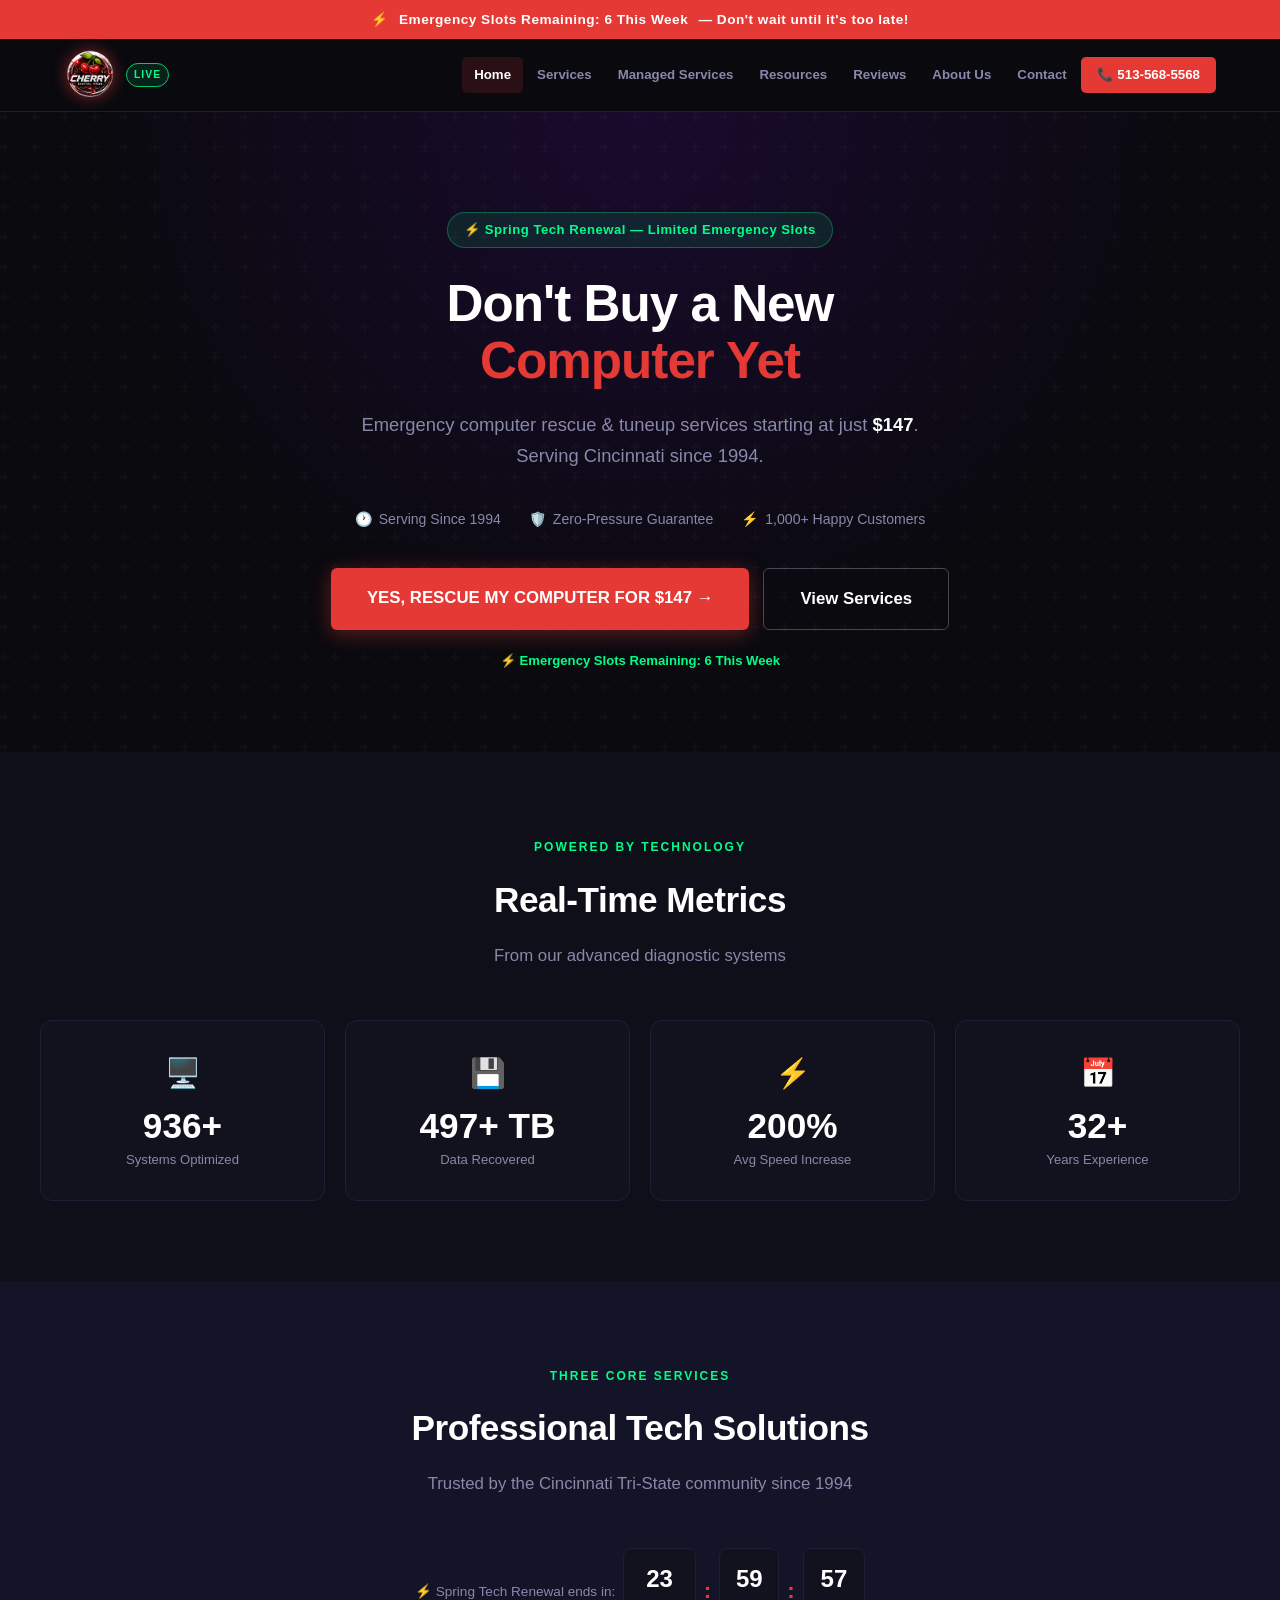
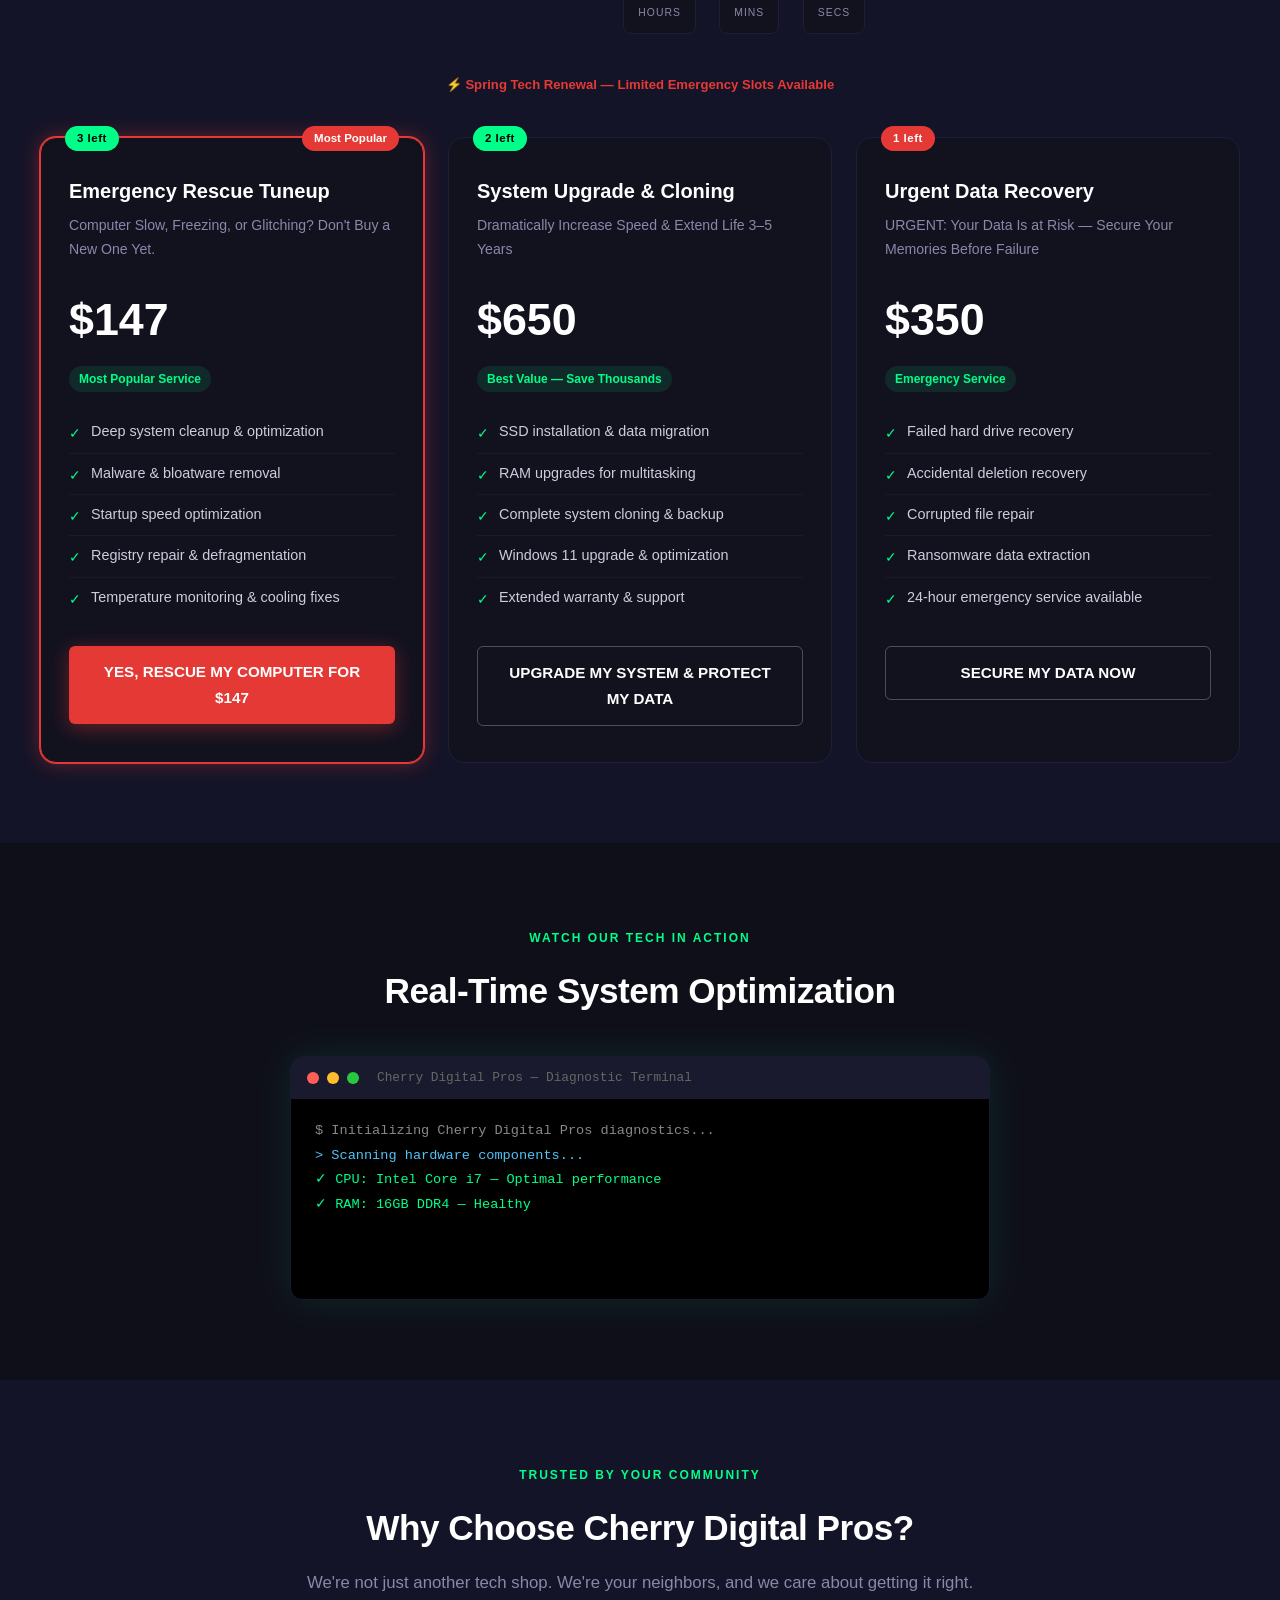
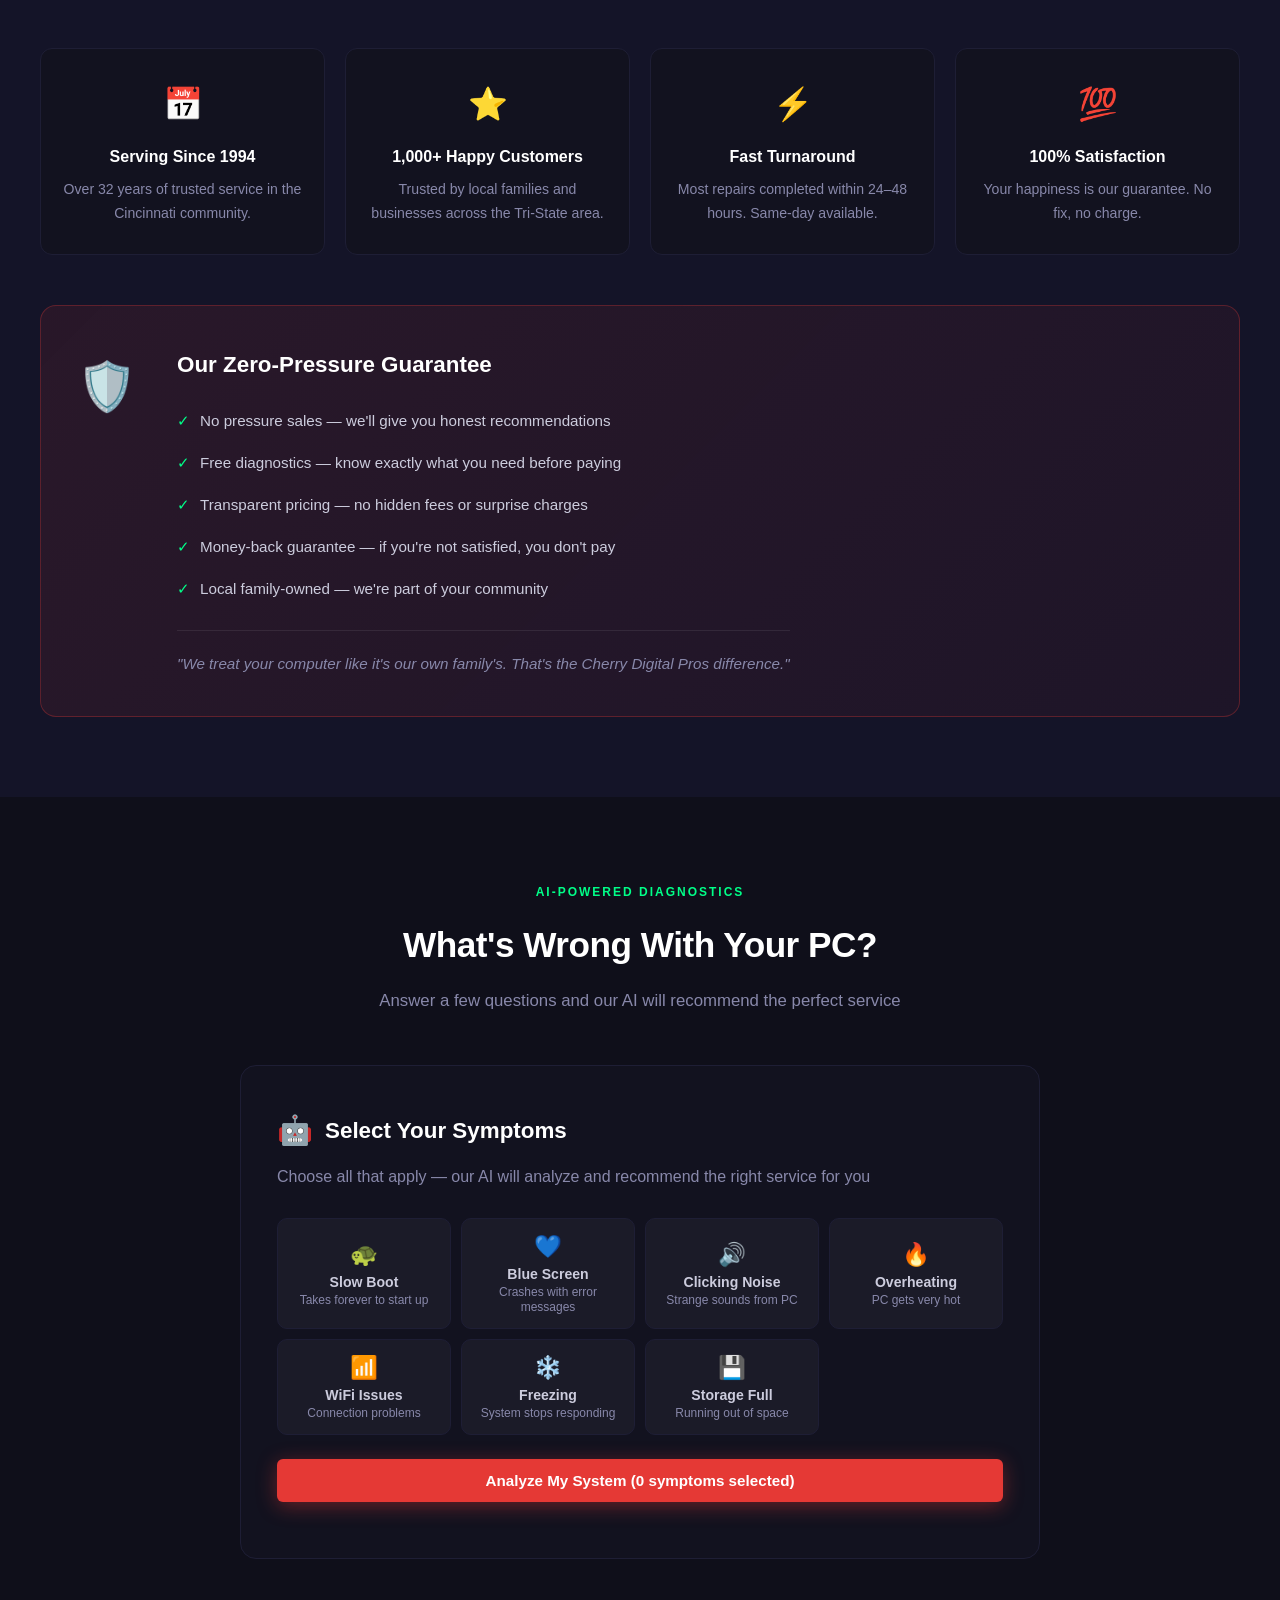
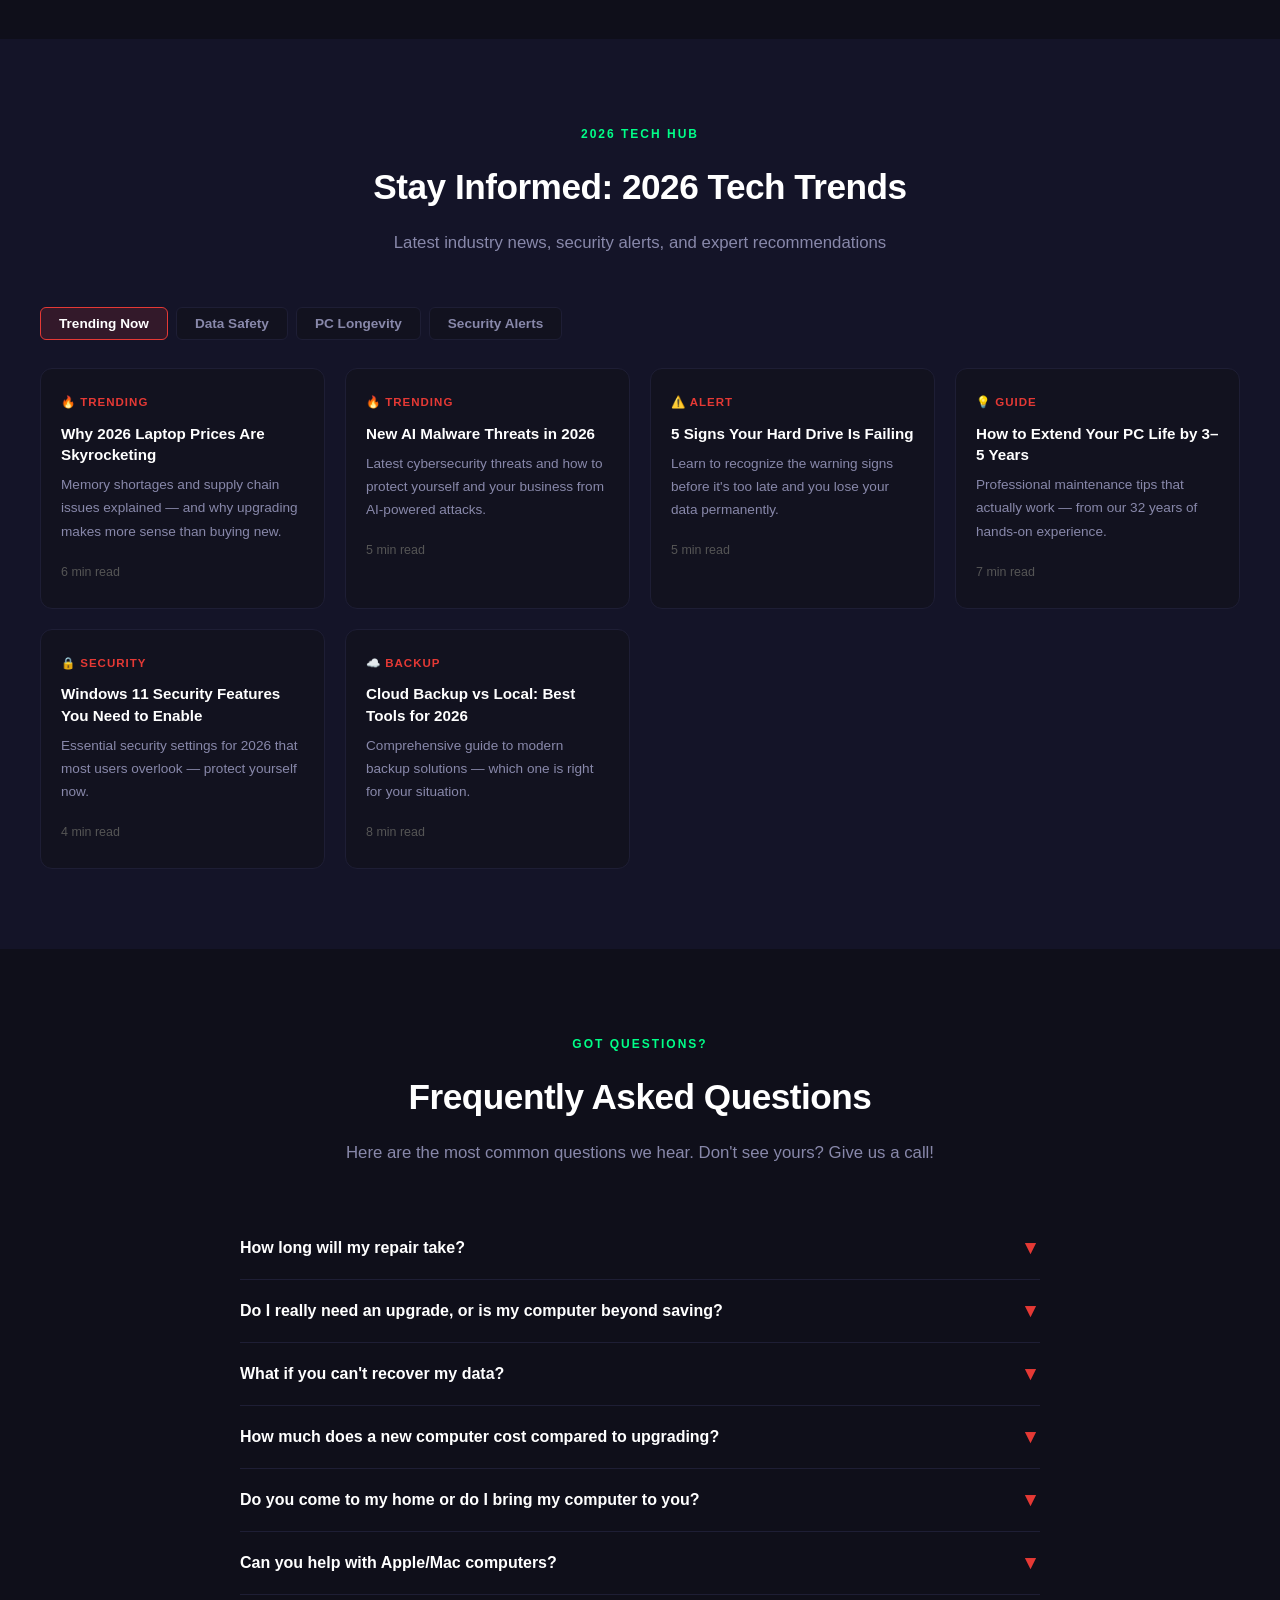
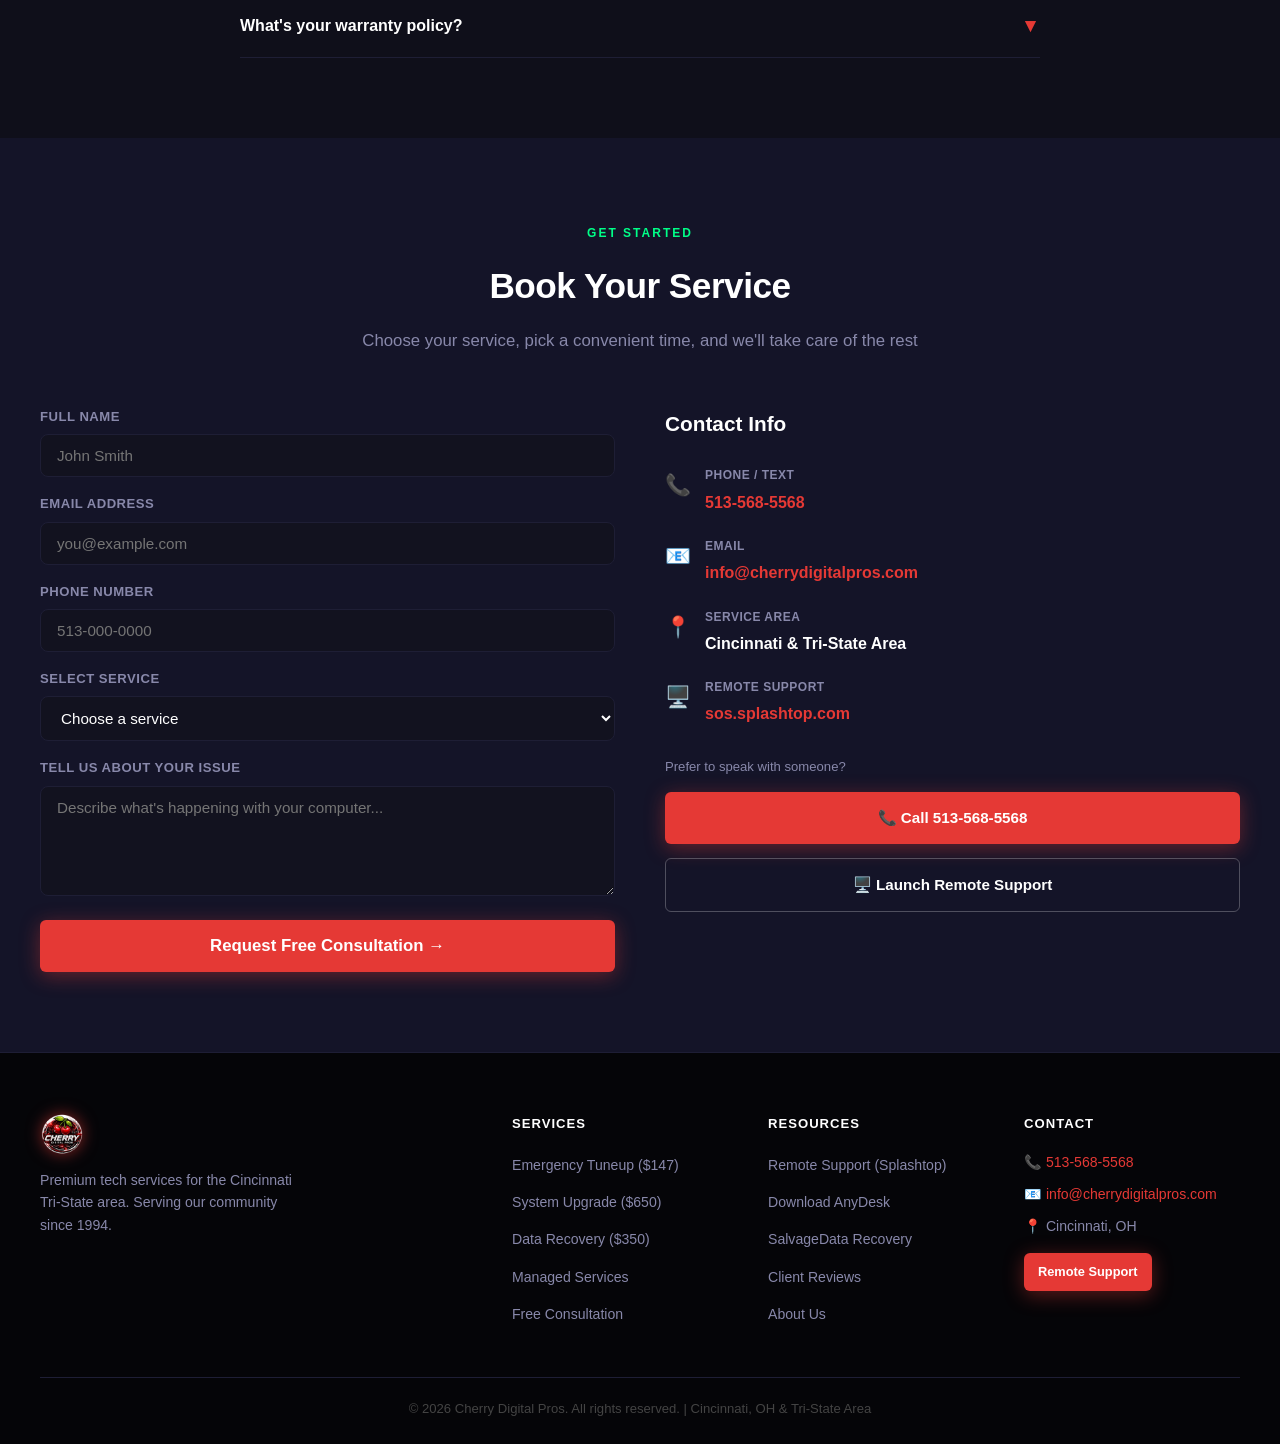
==== commit 7b375a93: "Add logo image, GHL tuneup CTA links, LeadConnector chat widget, HTTPS CSP on all pages" ====
--- a/index.html
+++ b/index.html
@@ -6,6 +6,7 @@
   <title>Cherry Digital Pros – We Are the 911 for Computer Repair | Cincinnati</title>
   <meta name="description" content="Cherry Digital Pros — Emergency computer repair, tuneup ($147), data recovery, managed services, and AI diagnostics. Serving Cincinnati, OH & Tri-State since 1994." />
   <link rel="stylesheet" href="css/style.css" />
+  <meta http-equiv="Content-Security-Policy" content="upgrade-insecure-requests">
 </head>
 <body>
 
@@ -18,8 +19,7 @@
   <header>
     <div class="header-inner">
       <a href="index.html" class="logo">
-        <span class="logo-icon">⚡</span>
-        Cherry Digital Pros
+        <img src="images/logo.png" alt="Cherry Digital Pros Logo" class="logo-img" />
         <span class="logo-live">LIVE</span>
       </a>
       <button class="hamburger" id="hamburger" aria-label="Toggle menu">
@@ -52,7 +52,7 @@
         <span><span class="icon">⚡</span> 1,000+ Happy Customers</span>
       </div>
       <div class="hero-btns">
-        <a href="contact.html" class="btn btn-red btn-lg">YES, RESCUE MY COMPUTER FOR $147 →</a>
+        <a href="https://go.cherrydigitalpros.ai/tuneup" target="_blank" rel="noopener" class="btn btn-red btn-lg">YES, RESCUE MY COMPUTER FOR $147 →</a>
         <a href="services.html" class="btn btn-outline btn-lg">View Services</a>
       </div>
       <div class="hero-slots">⚡ Emergency Slots Remaining: 6 This Week</div>
@@ -131,7 +131,7 @@
             <li><span class="check">✓</span> Registry repair &amp; defragmentation</li>
             <li><span class="check">✓</span> Temperature monitoring &amp; cooling fixes</li>
           </ul>
-          <a href="contact.html" class="btn btn-red btn-full">YES, RESCUE MY COMPUTER FOR $147</a>
+          <a href="https://go.cherrydigitalpros.ai/tuneup" target="_blank" rel="noopener" class="btn btn-red btn-full">YES, RESCUE MY COMPUTER FOR $147</a>
         </div>
 
         <!-- UPGRADE -->
@@ -150,7 +150,7 @@
             <li><span class="check">✓</span> Windows 11 upgrade &amp; optimization</li>
             <li><span class="check">✓</span> Extended warranty &amp; support</li>
           </ul>
-          <a href="contact.html" class="btn btn-outline btn-full">UPGRADE MY SYSTEM &amp; PROTECT MY DATA</a>
+          <a href="https://go.cherrydigitalpros.ai/tuneup" target="_blank" rel="noopener" class="btn btn-outline btn-full">UPGRADE MY SYSTEM &amp; PROTECT MY DATA</a>
         </div>
 
         <!-- DATA RECOVERY -->
@@ -169,7 +169,7 @@
             <li><span class="check">✓</span> Ransomware data extraction</li>
             <li><span class="check">✓</span> 24-hour emergency service available</li>
           </ul>
-          <a href="contact.html" class="btn btn-outline btn-full">SECURE MY DATA NOW</a>
+          <a href="https://go.cherrydigitalpros.ai/tuneup" target="_blank" rel="noopener" class="btn btn-outline btn-full">SECURE MY DATA NOW</a>
         </div>
 
       </div>
@@ -300,7 +300,7 @@
         <div class="ai-result" id="ai-result">
           <h4></h4>
           <p></p>
-          <a href="contact.html" class="btn btn-red">Book This Service Now →</a>
+          <a href="https://go.cherrydigitalpros.ai/tuneup" target="_blank" rel="noopener" class="btn btn-red">Book This Service Now →</a>
         </div>
       </div>
     </div>
@@ -489,13 +489,13 @@
   <footer>
     <div class="footer-inner">
       <div class="footer-brand">
-        <div class="logo"><span class="logo-icon">⚡</span> Cherry Digital Pros</div>
+        <div class="logo"><img src="images/logo.png" alt="Cherry Digital Pros Logo" class="logo-img" style="height:44px;width:44px;" /></div>
         <p>Premium tech services for the Cincinnati Tri-State area. Serving our community since 1994.</p>
       </div>
       <div class="footer-col">
         <h4>Services</h4>
         <ul>
-          <li><a href="contact.html">Emergency Tuneup ($147)</a></li>
+          <li><a href="https://go.cherrydigitalpros.ai/tuneup" target="_blank" rel="noopener">Emergency Tuneup ($147)</a></li>
           <li><a href="contact.html">System Upgrade ($650)</a></li>
           <li><a href="contact.html">Data Recovery ($350)</a></li>
           <li><a href="managed.html">Managed Services</a></li>
@@ -526,5 +526,11 @@
   </footer>
 
   <script src="js/main.js"></script>
+  <!-- LeadConnector Chat Widget -->
+  <script
+    src="https://widgets.leadconnectorhq.com/loader.js"
+    data-resources-url="https://widgets.leadconnectorhq.com/chat-widget/loader.js"
+    data-widget-id="6981558eed265976974d0340">
+  </script>
 </body>
 </html>
--- a/css/style.css
+++ b/css/style.css
@@ -63,7 +63,7 @@
   display: flex;
   align-items: center;
   justify-content: space-between;
-  height: 68px;
+  height: 72px;
 }
 .logo {
   display: flex;
@@ -73,6 +73,14 @@
   font-weight: 800;
   color: var(--white);
   letter-spacing: -0.3px;
+  text-decoration: none;
+}
+.logo img.logo-img {
+  height: 52px;
+  width: 52px;
+  object-fit: contain;
+  border-radius: 50%;
+  filter: drop-shadow(0 0 8px rgba(229,57,53,0.6));
 }
 .logo-icon { color: var(--red); font-size: 1.4rem; }
 .logo-live {
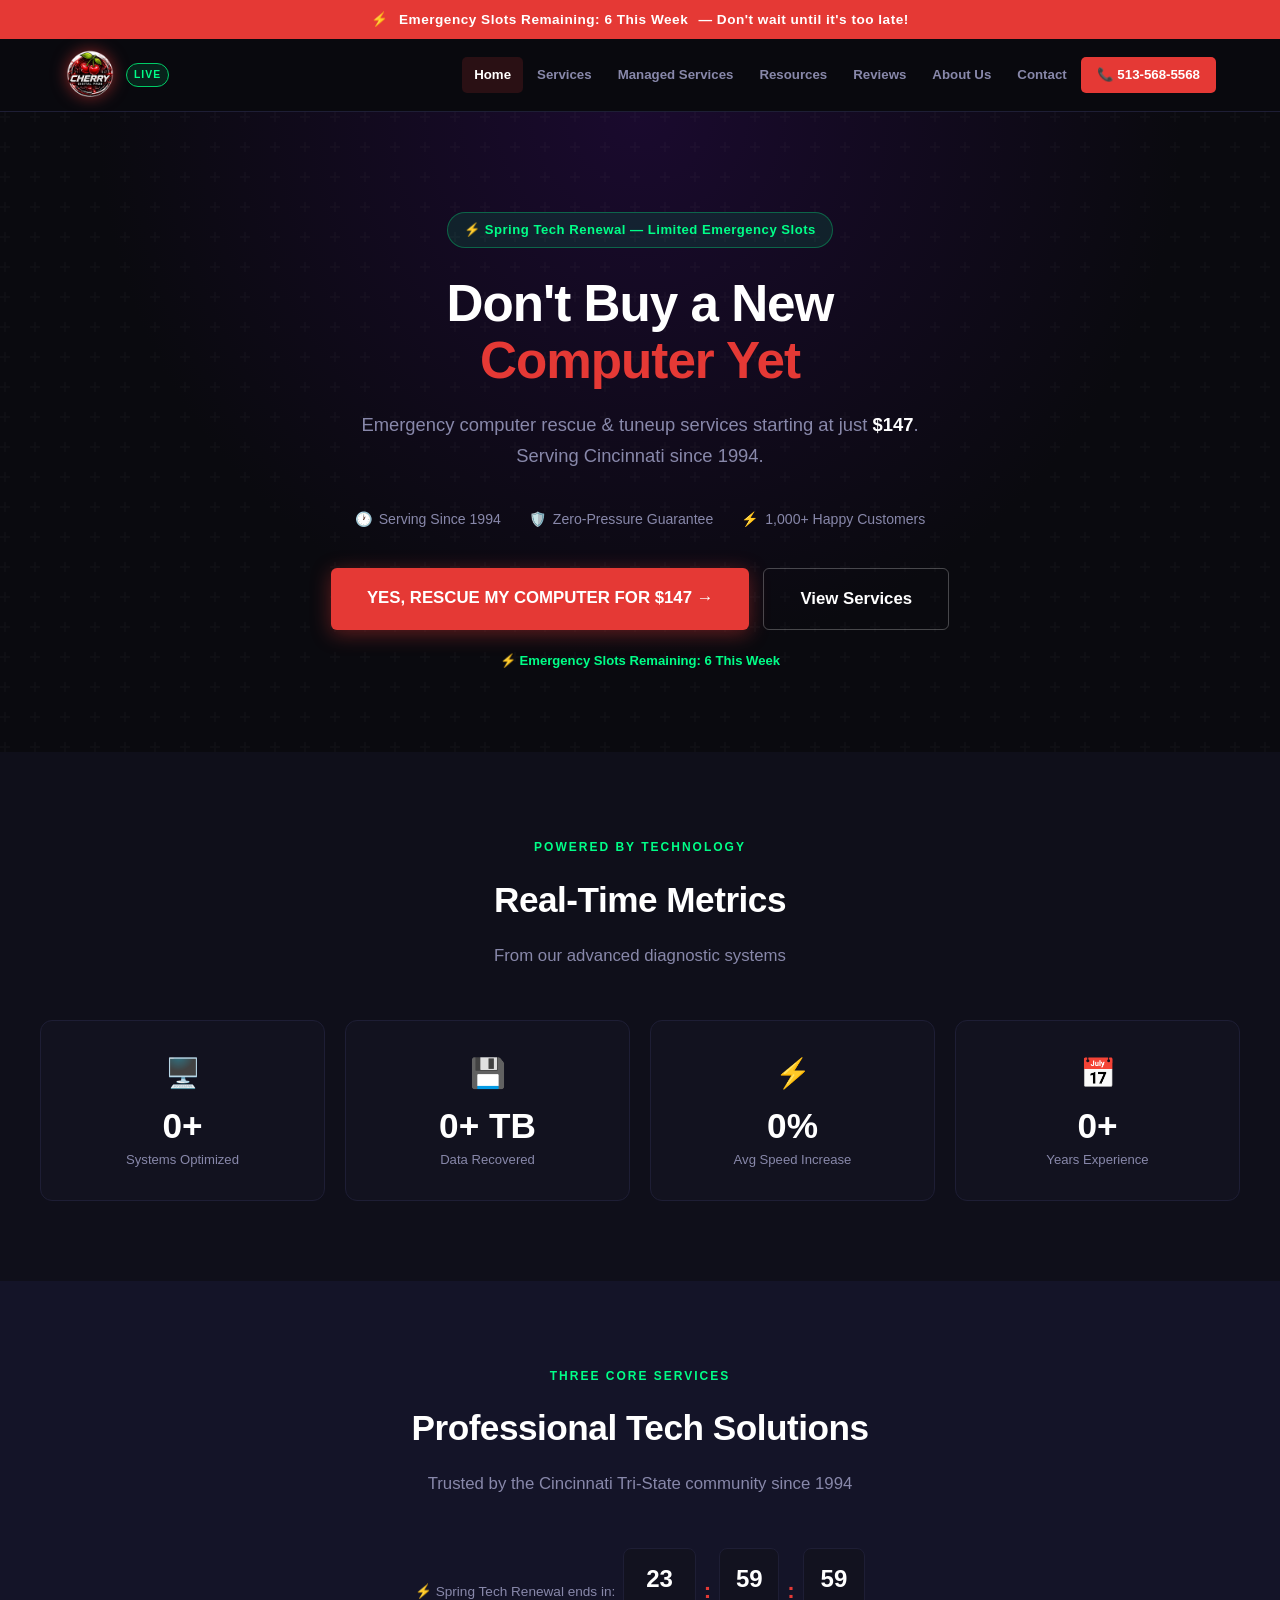
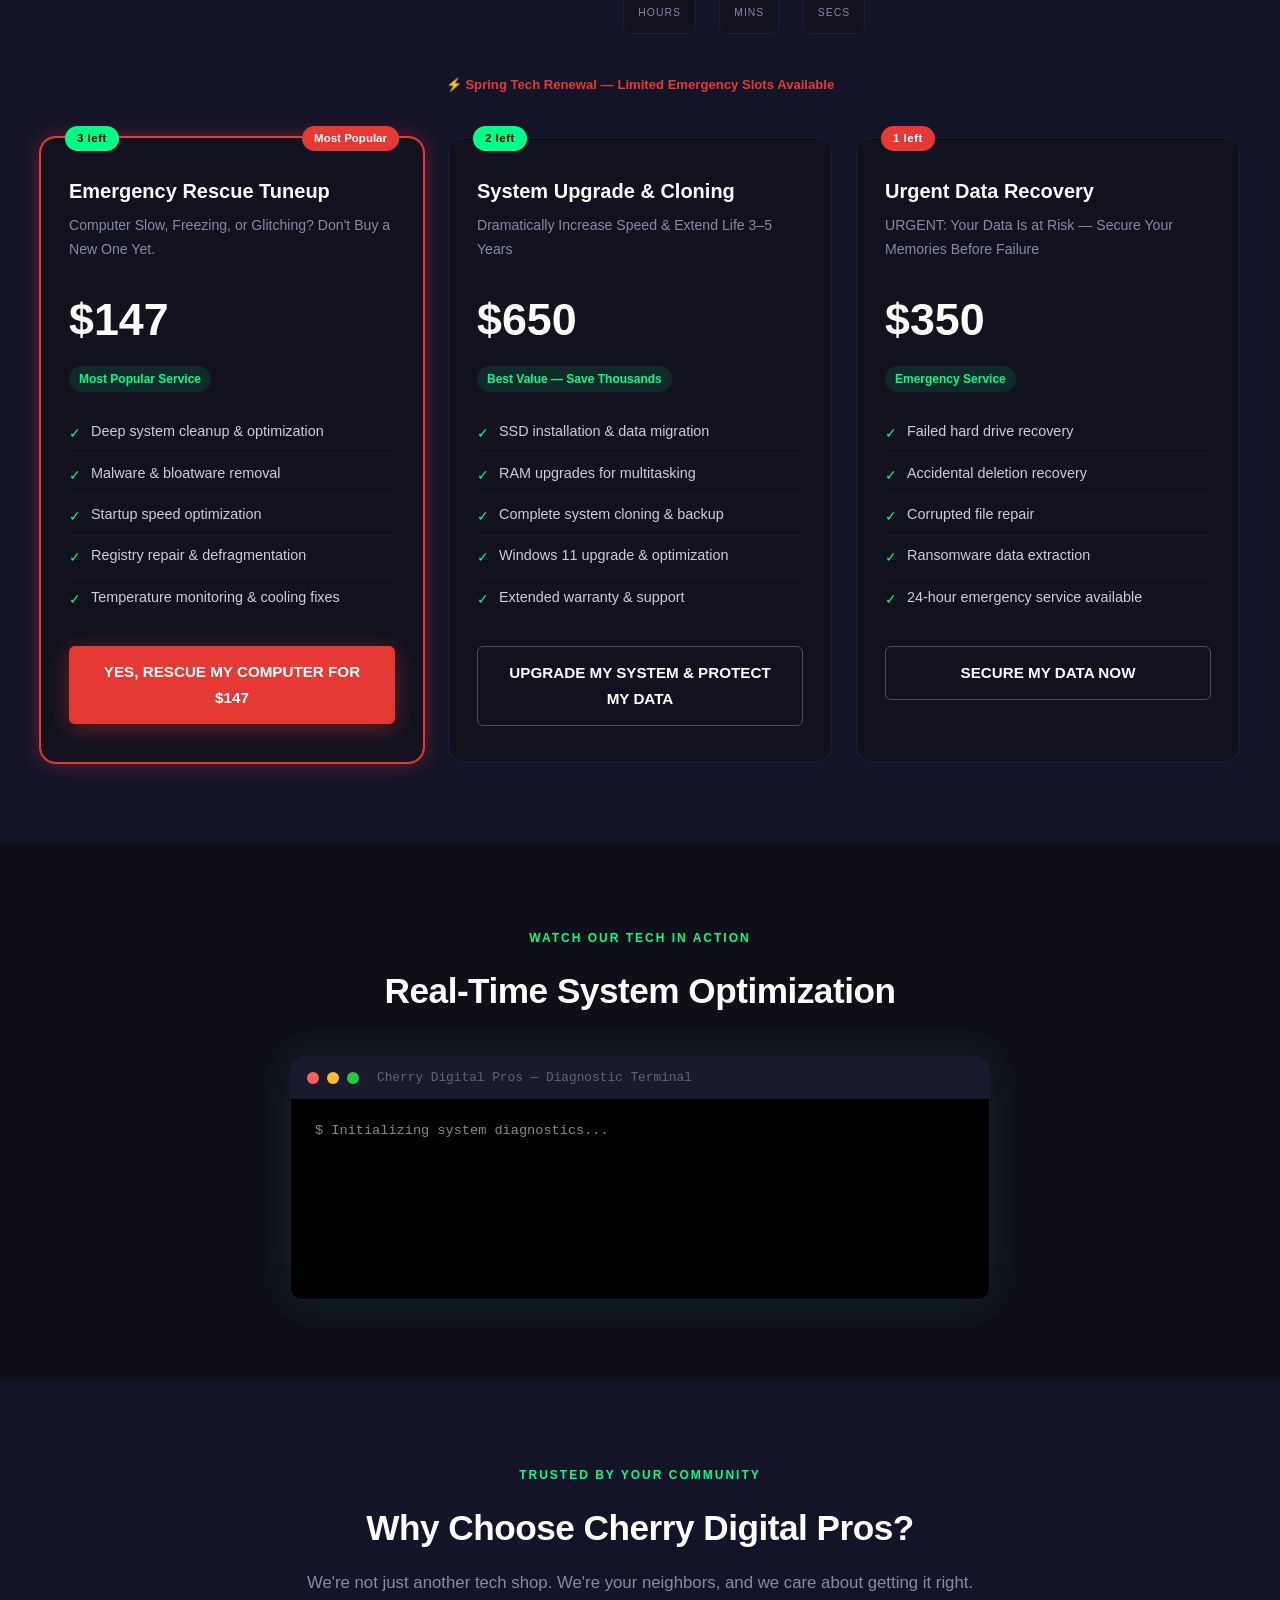
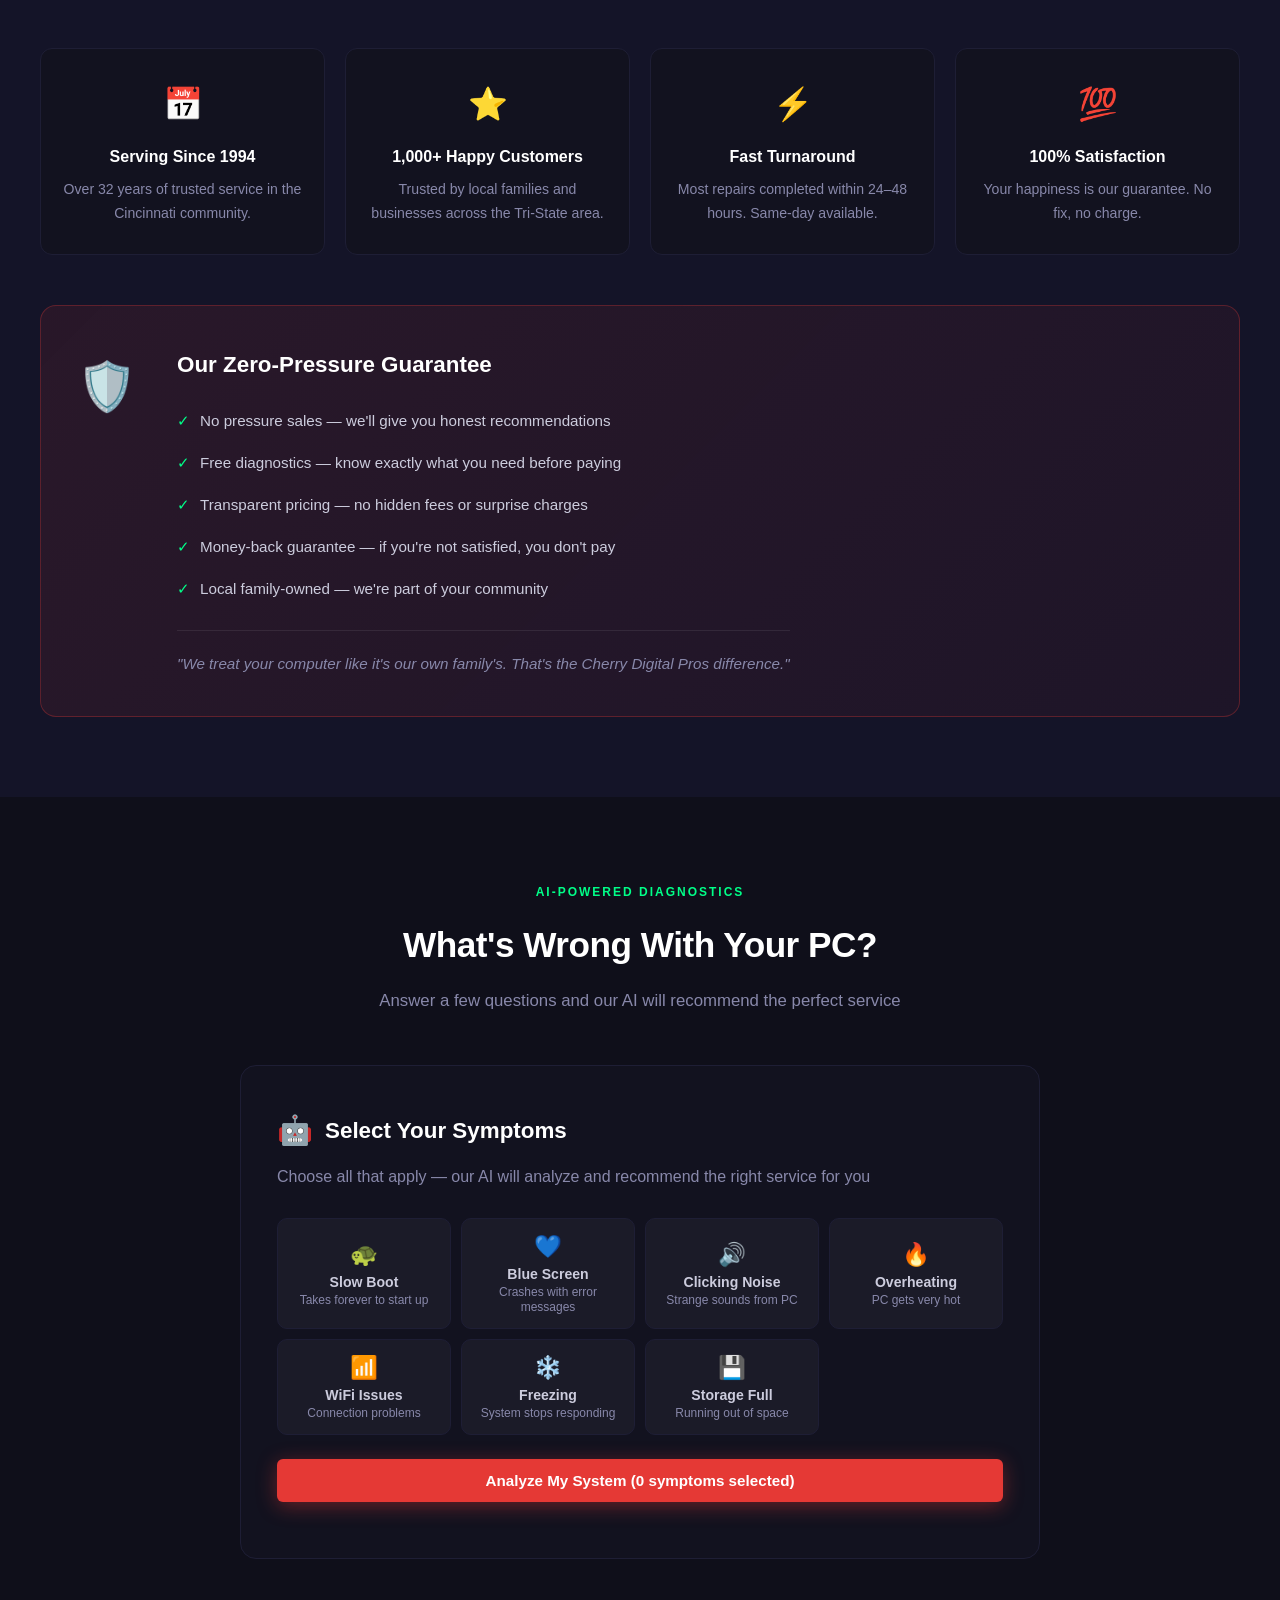
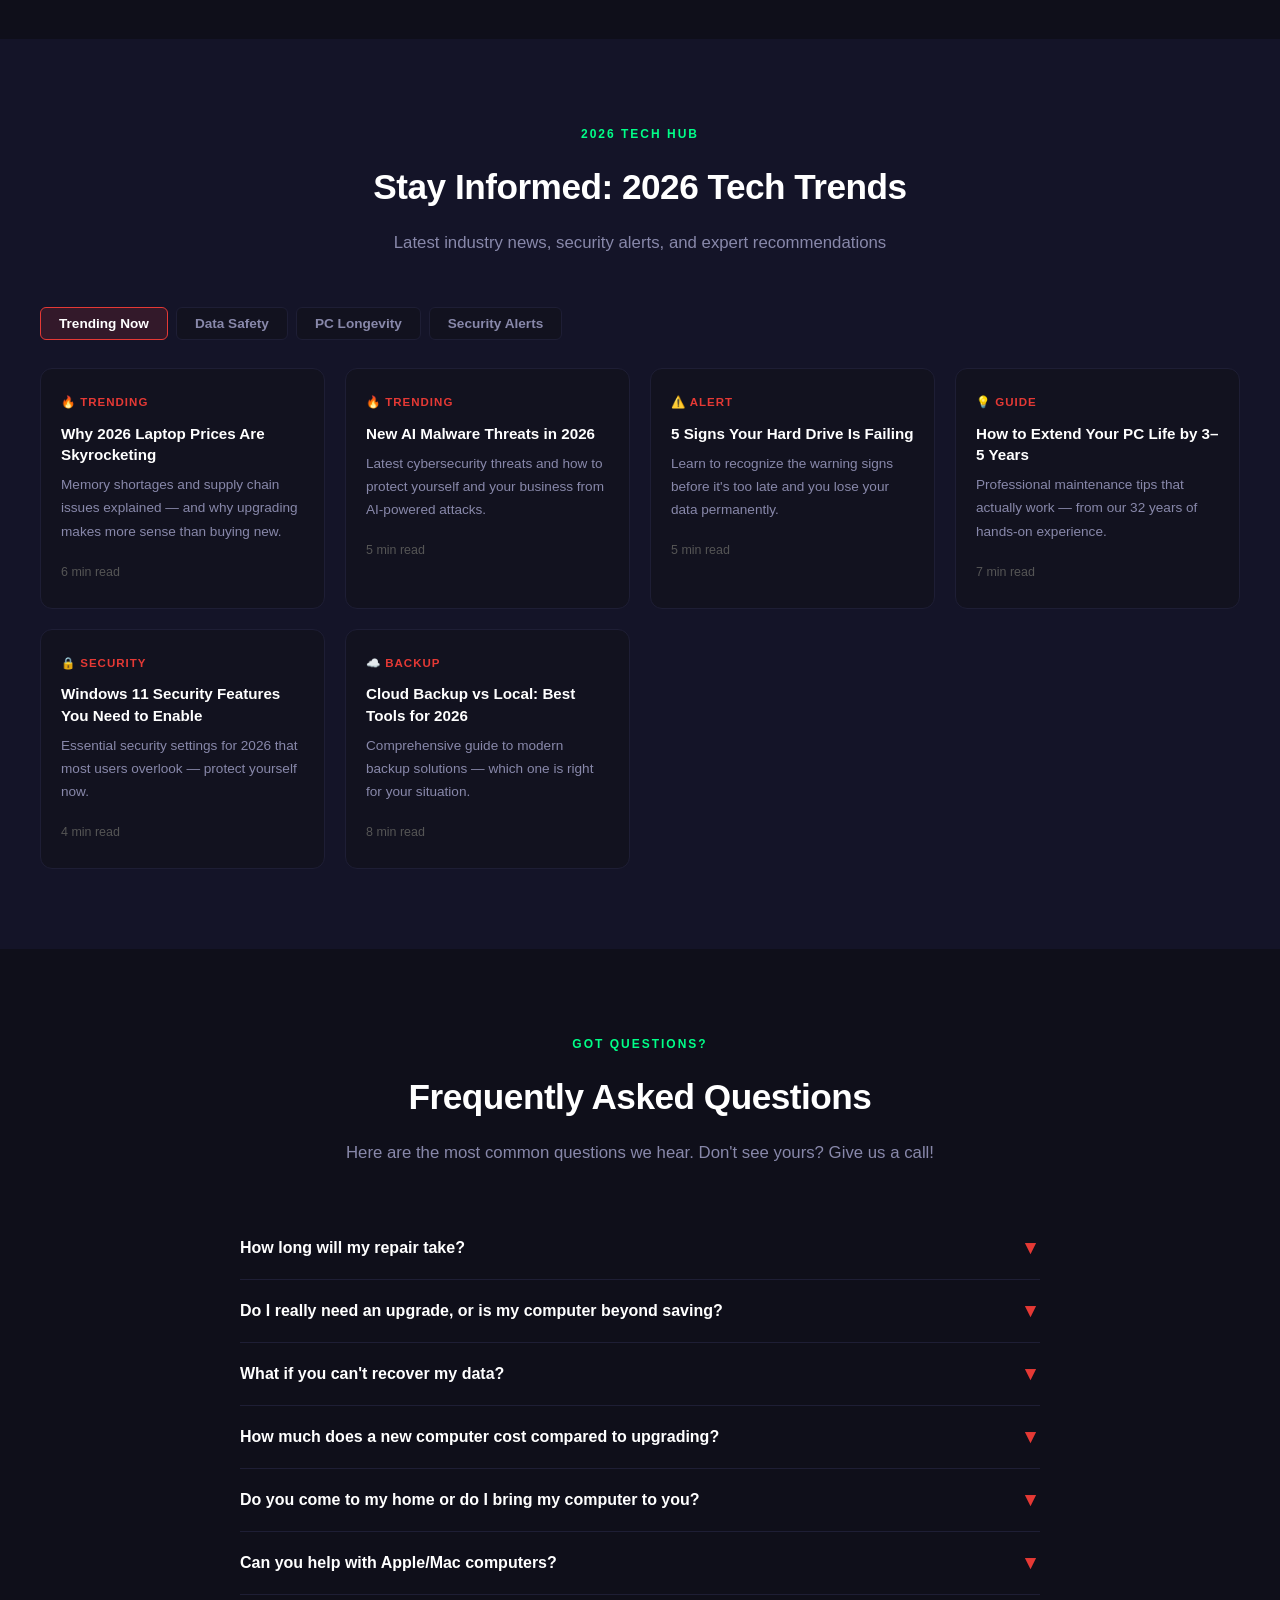
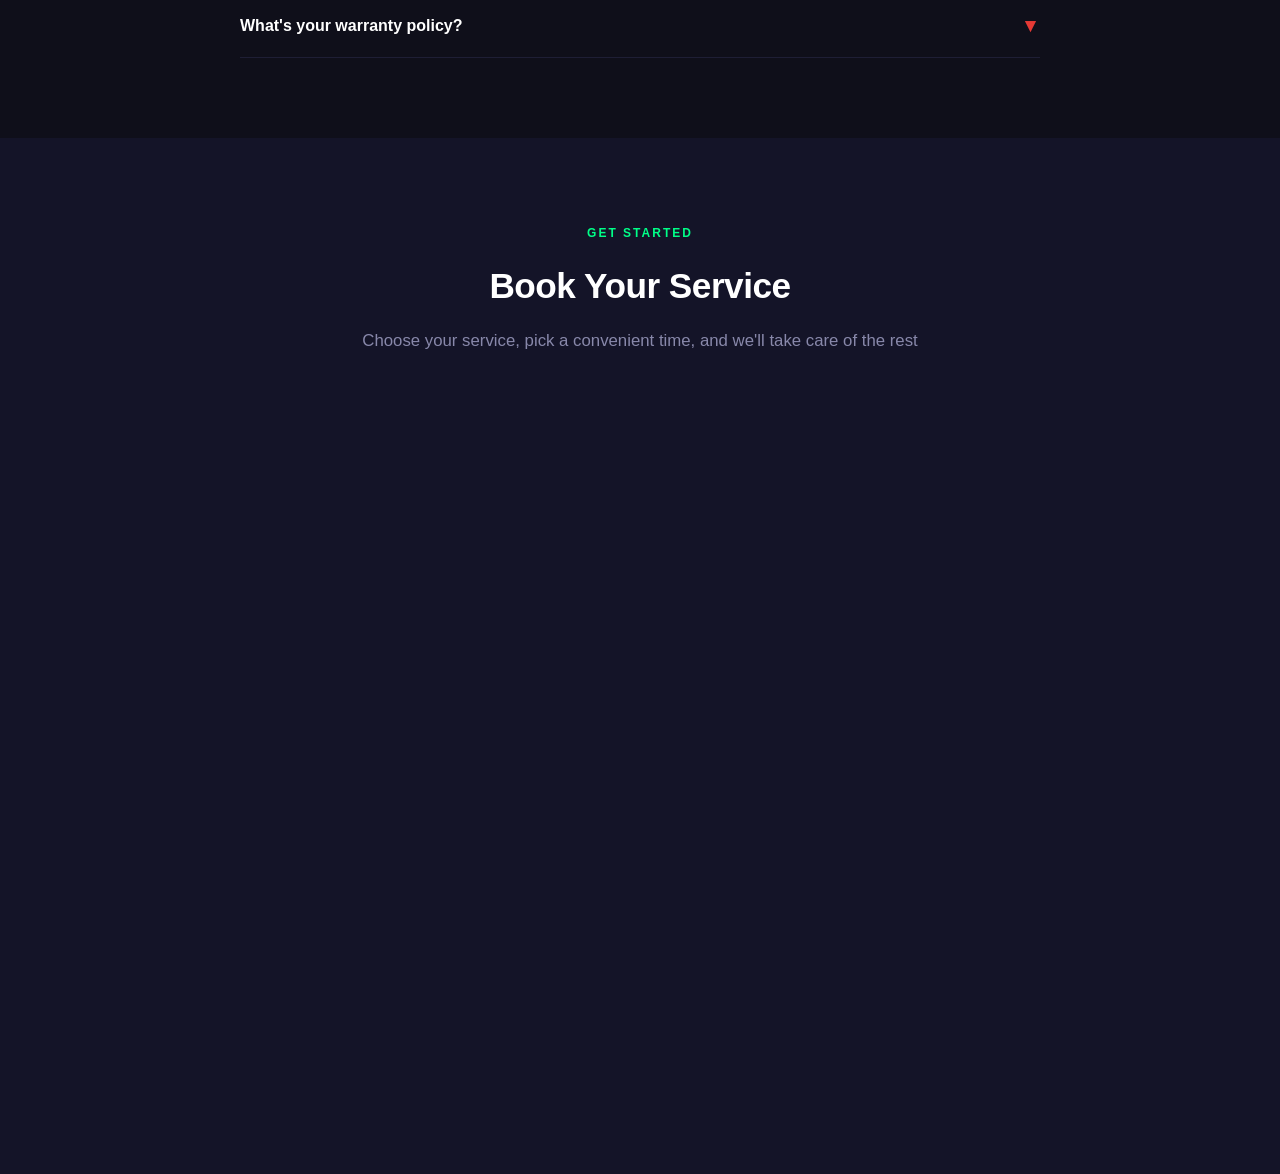
==== commit 4b6cd4f5: "Embed Kenji AI booking widget on homepage and contact page — replace old forms" ====
--- a/index.html
+++ b/index.html
@@ -412,36 +412,13 @@
       </div>
       <div class="contact-grid">
         <div>
-          <form action="mailto:info@cherrydigitalpros.com" method="post" enctype="text/plain">
-            <div class="form-group">
-              <label>Full Name</label>
-              <input type="text" name="name" placeholder="John Smith" required />
-            </div>
-            <div class="form-group">
-              <label>Email Address</label>
-              <input type="email" name="email" placeholder="you@example.com" required />
-            </div>
-            <div class="form-group">
-              <label>Phone Number</label>
-              <input type="tel" name="phone" placeholder="513-000-0000" />
-            </div>
-            <div class="form-group">
-              <label>Select Service</label>
-              <select name="service">
-                <option value="">Choose a service</option>
-                <option>Emergency Rescue Tuneup ($147)</option>
-                <option>System Upgrade &amp; Cloning ($650)</option>
-                <option>Urgent Data Recovery ($350)</option>
-                <option>Managed Services</option>
-                <option>Free Consultation</option>
-              </select>
-            </div>
-            <div class="form-group">
-              <label>Tell Us About Your Issue</label>
-              <textarea name="message" placeholder="Describe what's happening with your computer..."></textarea>
-            </div>
-            <button type="submit" class="btn btn-red btn-full btn-lg">Request Free Consultation →</button>
-          </form>
+          <!-- Kenji AI Booking Widget -->
+          <iframe src="https://safeclick.kenjiai.com/widget/booking/LBjprwrTCBkRez0bIyig"
+            style="width:100%;min-height:680px;border:none;overflow:hidden;border-radius:12px;"
+            scrolling="no"
+            id="LBjprwrTCBkRez0bIyig_1774141091021"
+            title="Book Your Service"></iframe>
+          <script src="https://safeclick.kenjiai.com/js/form_embed.js" type="text/javascript"><\/script>
         </div>
         <div class="contact-info-box">
           <h3>Contact Info</h3>
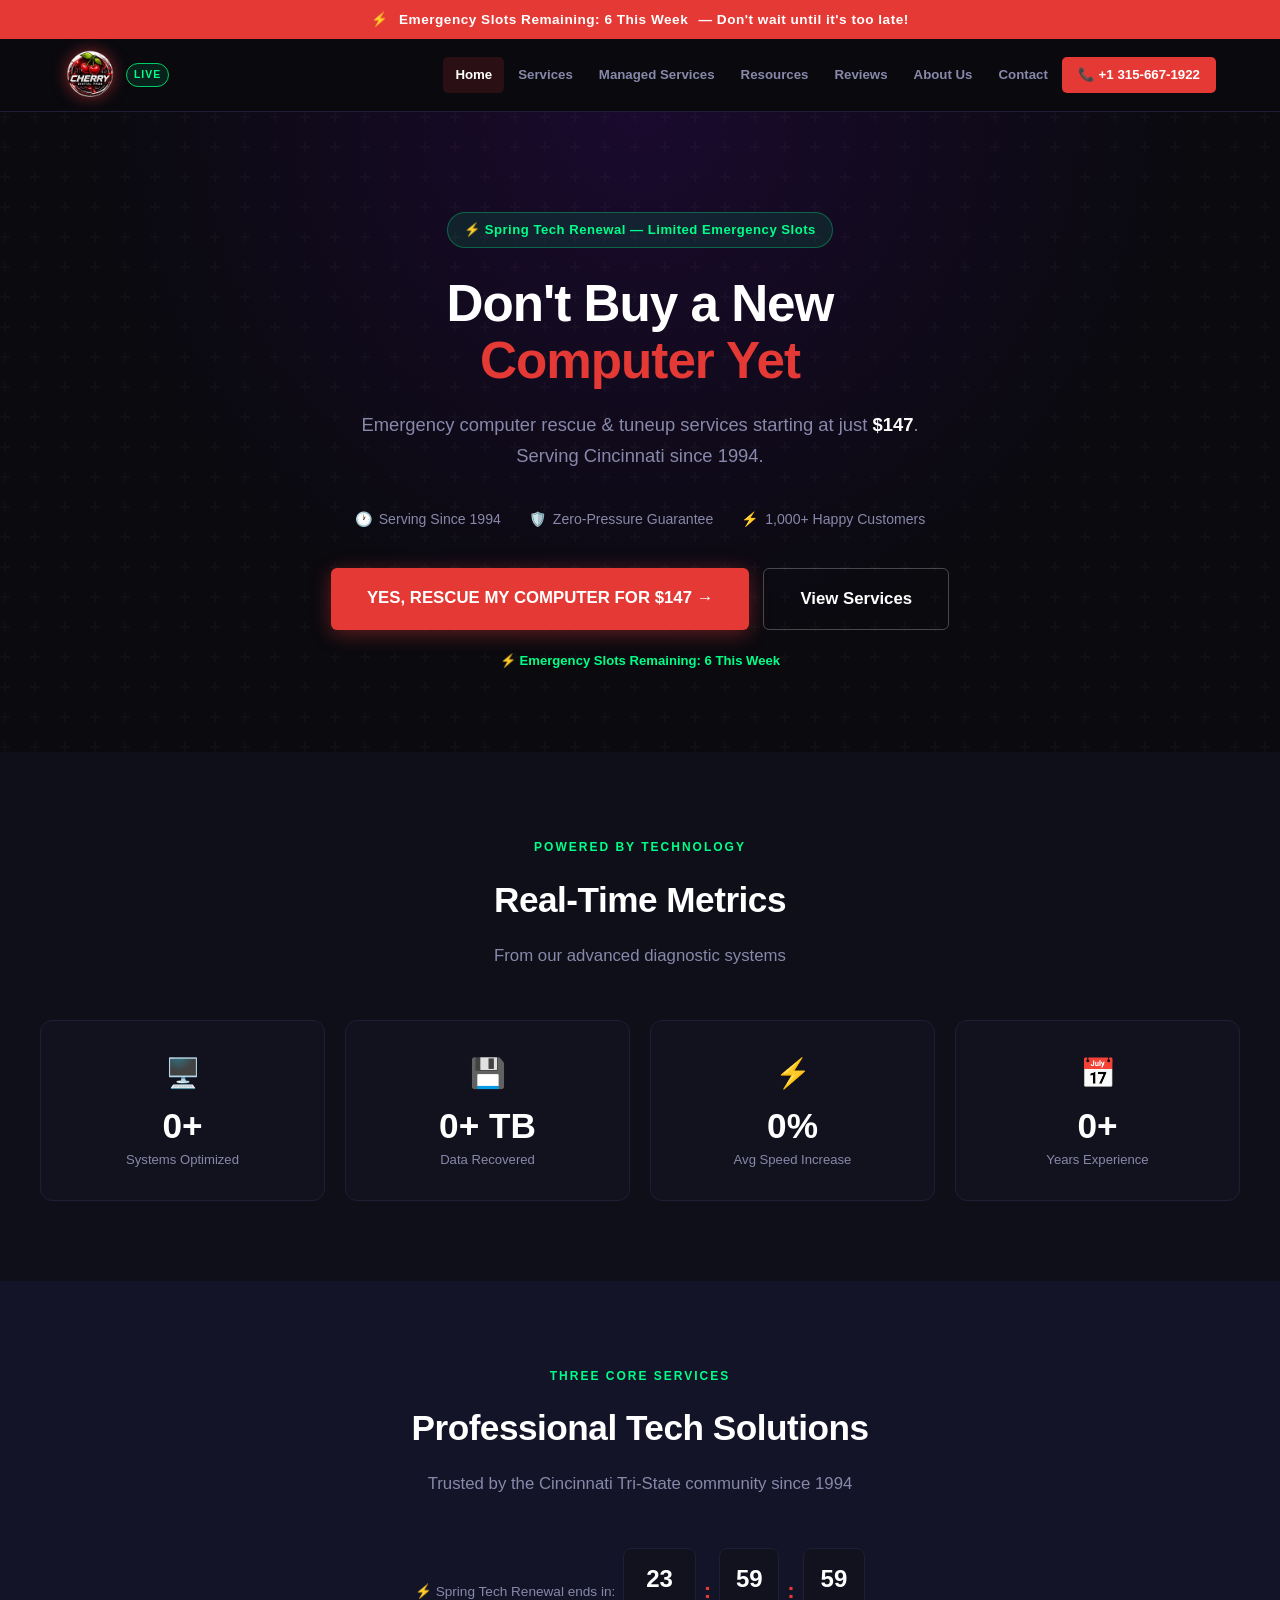
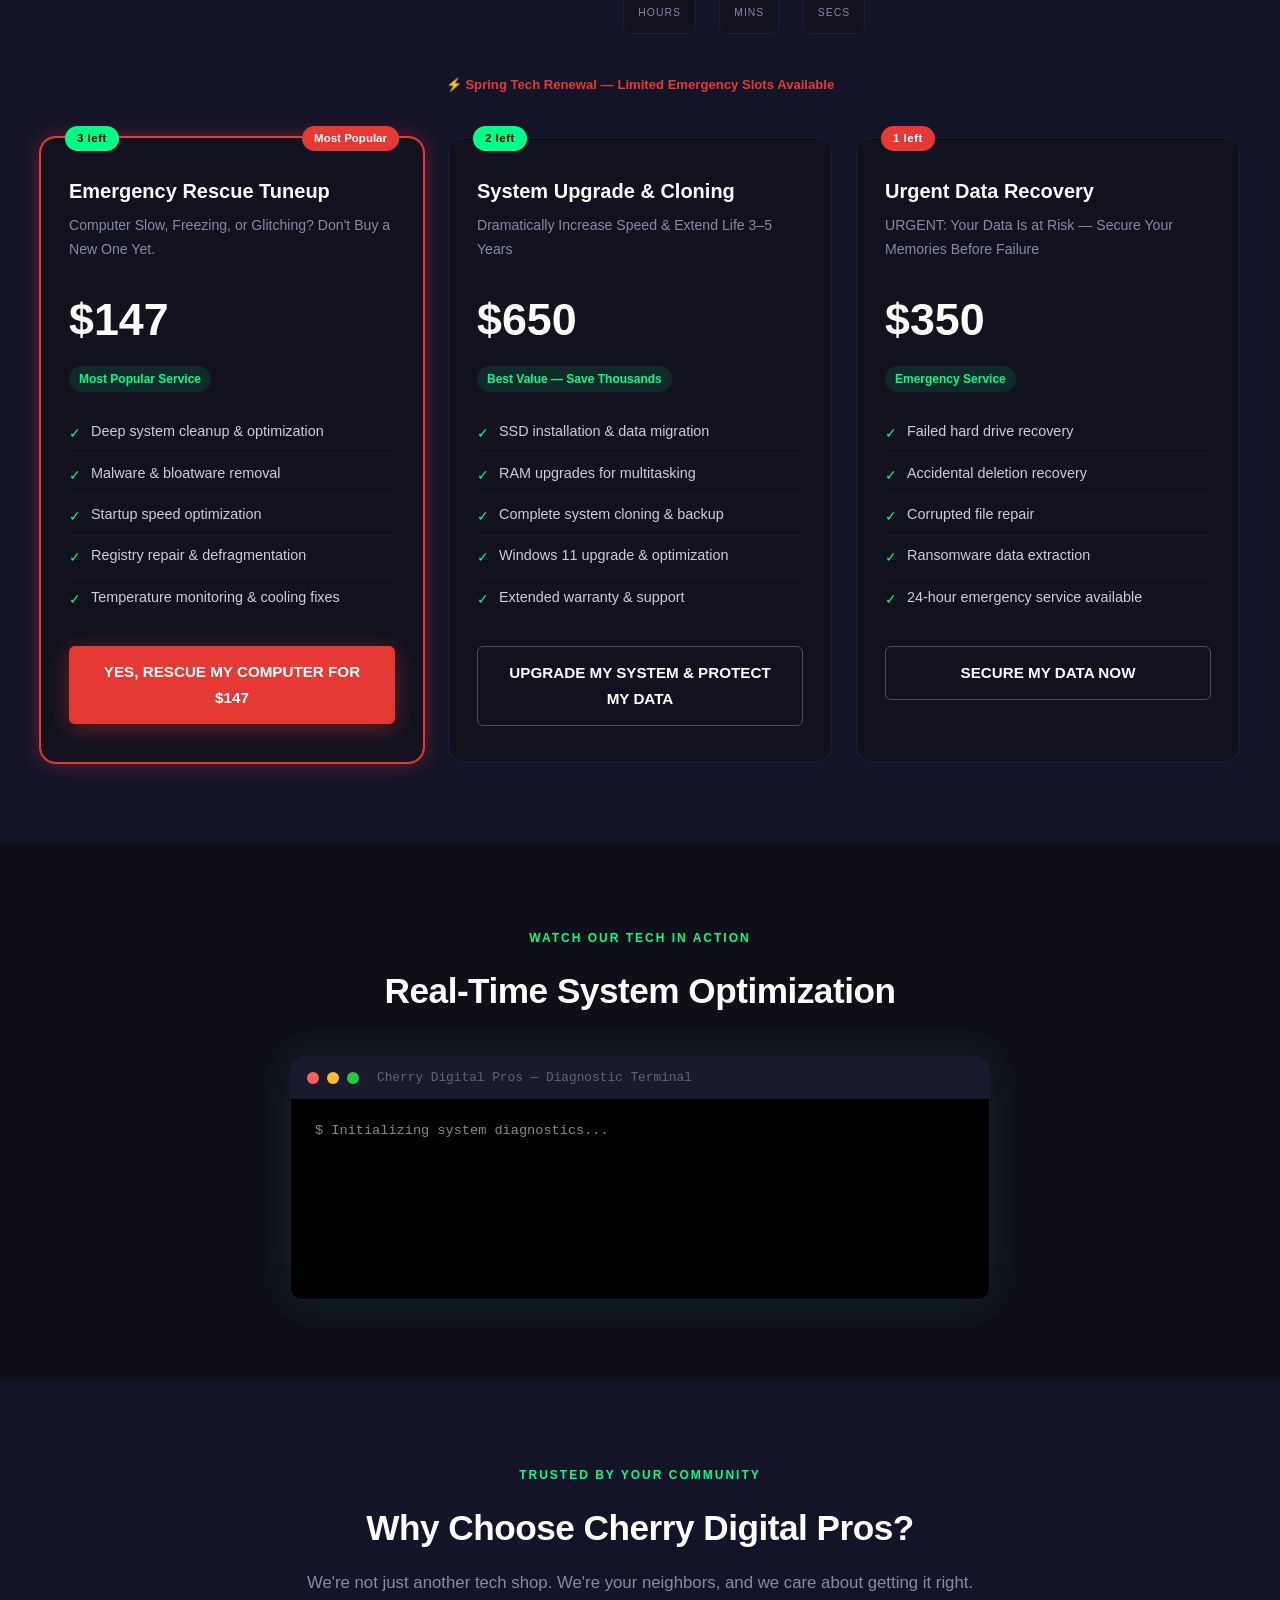
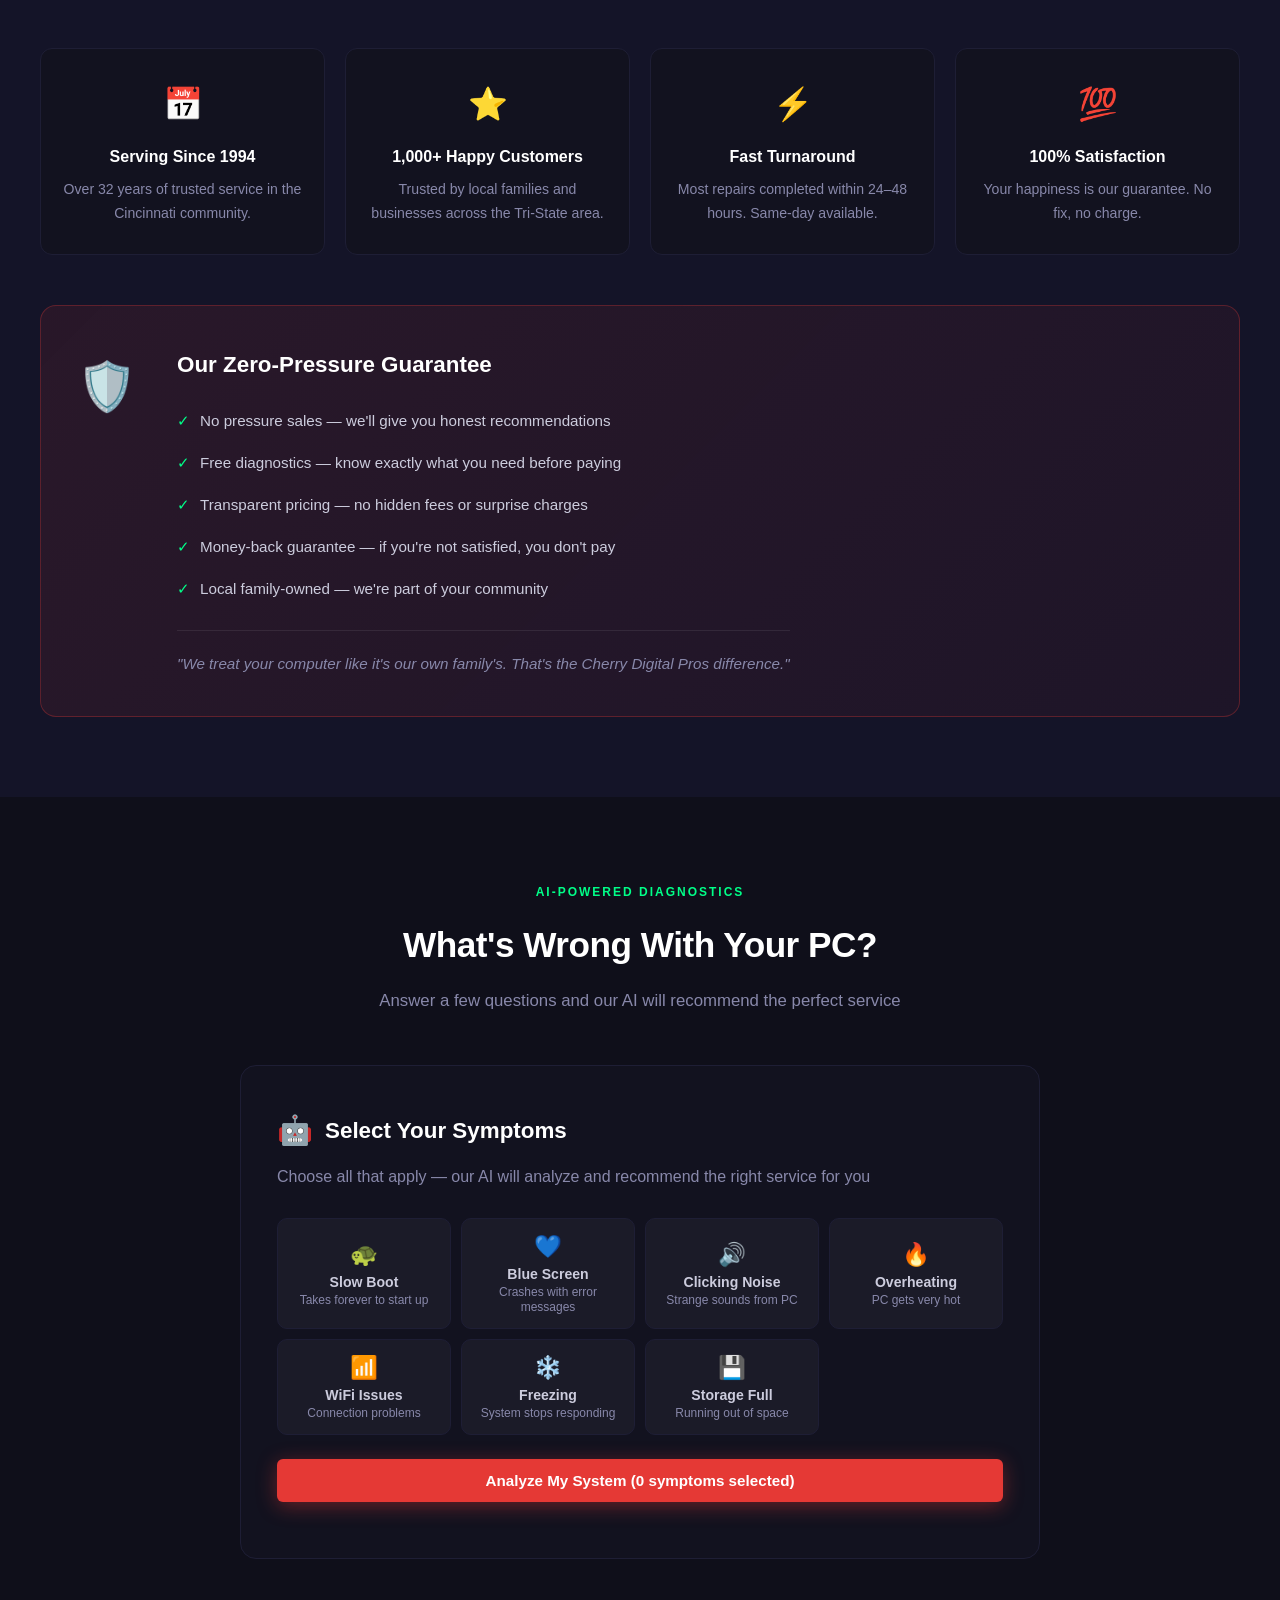
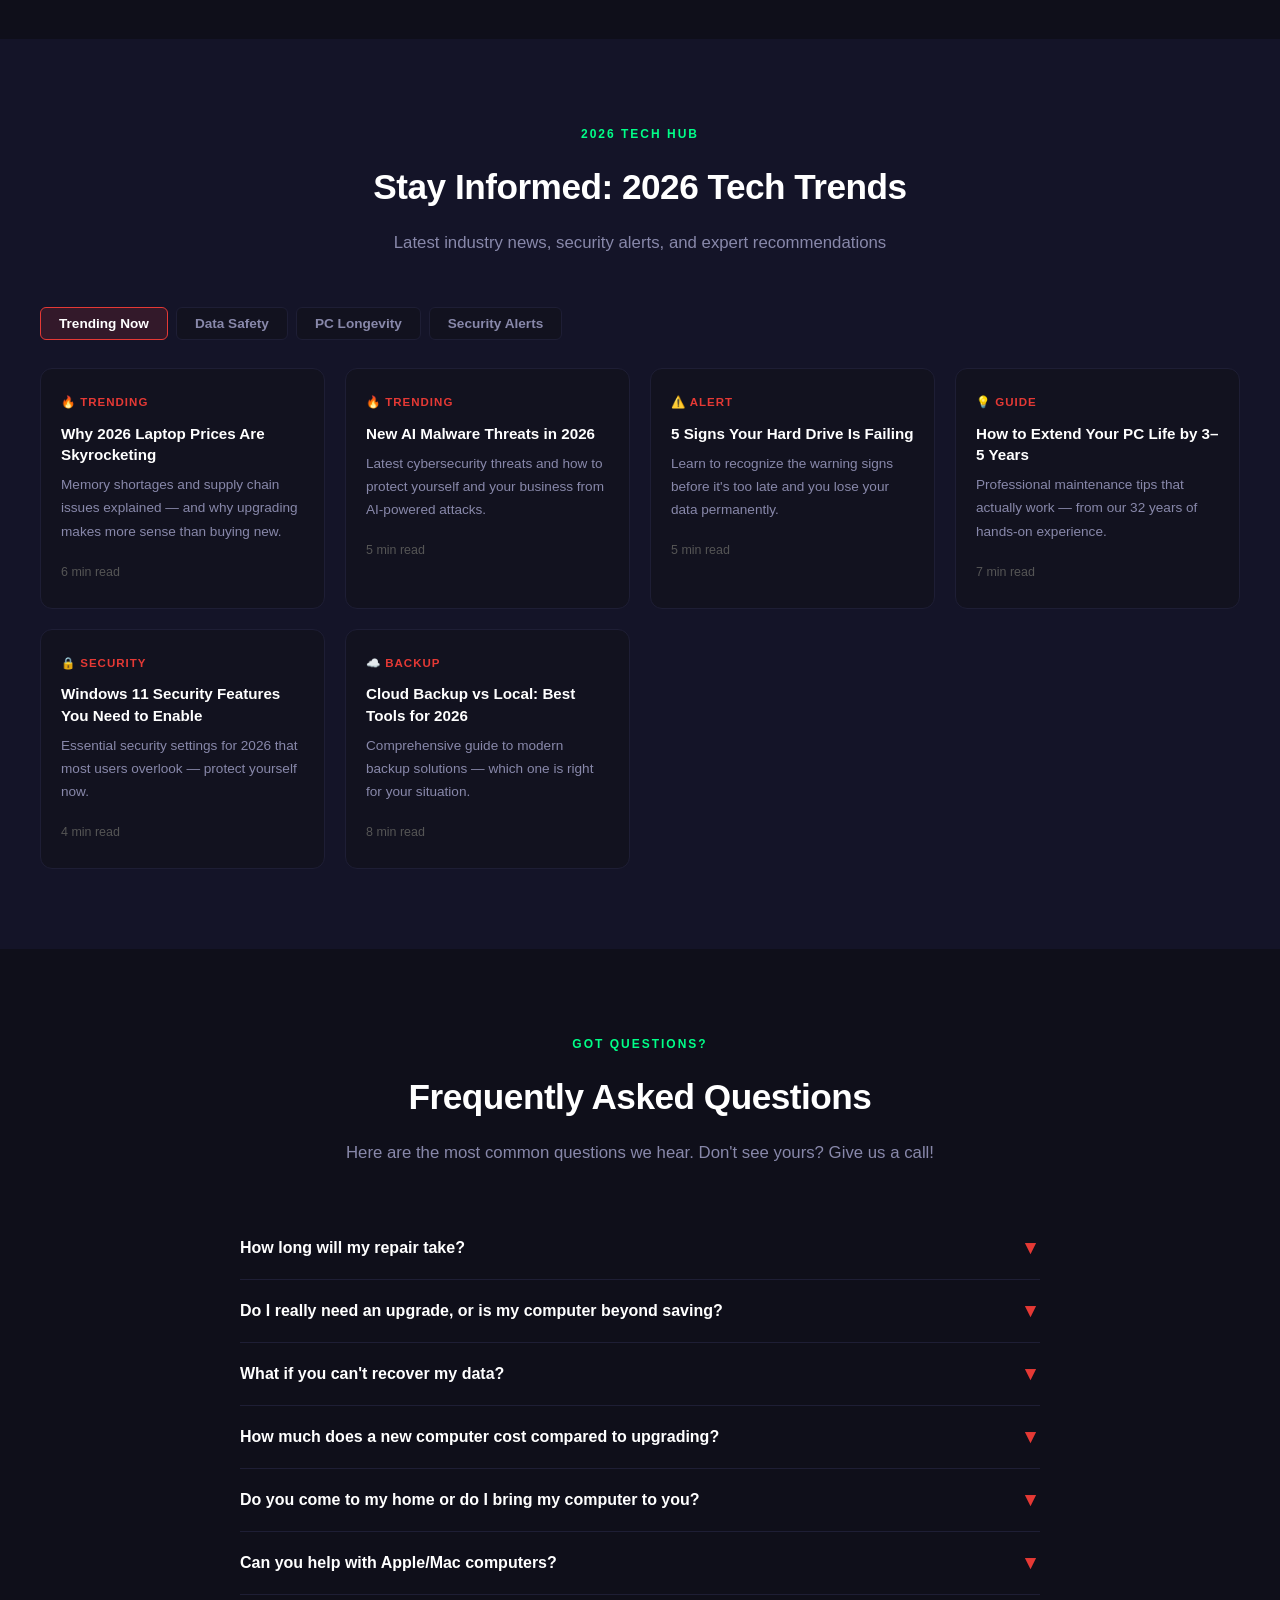
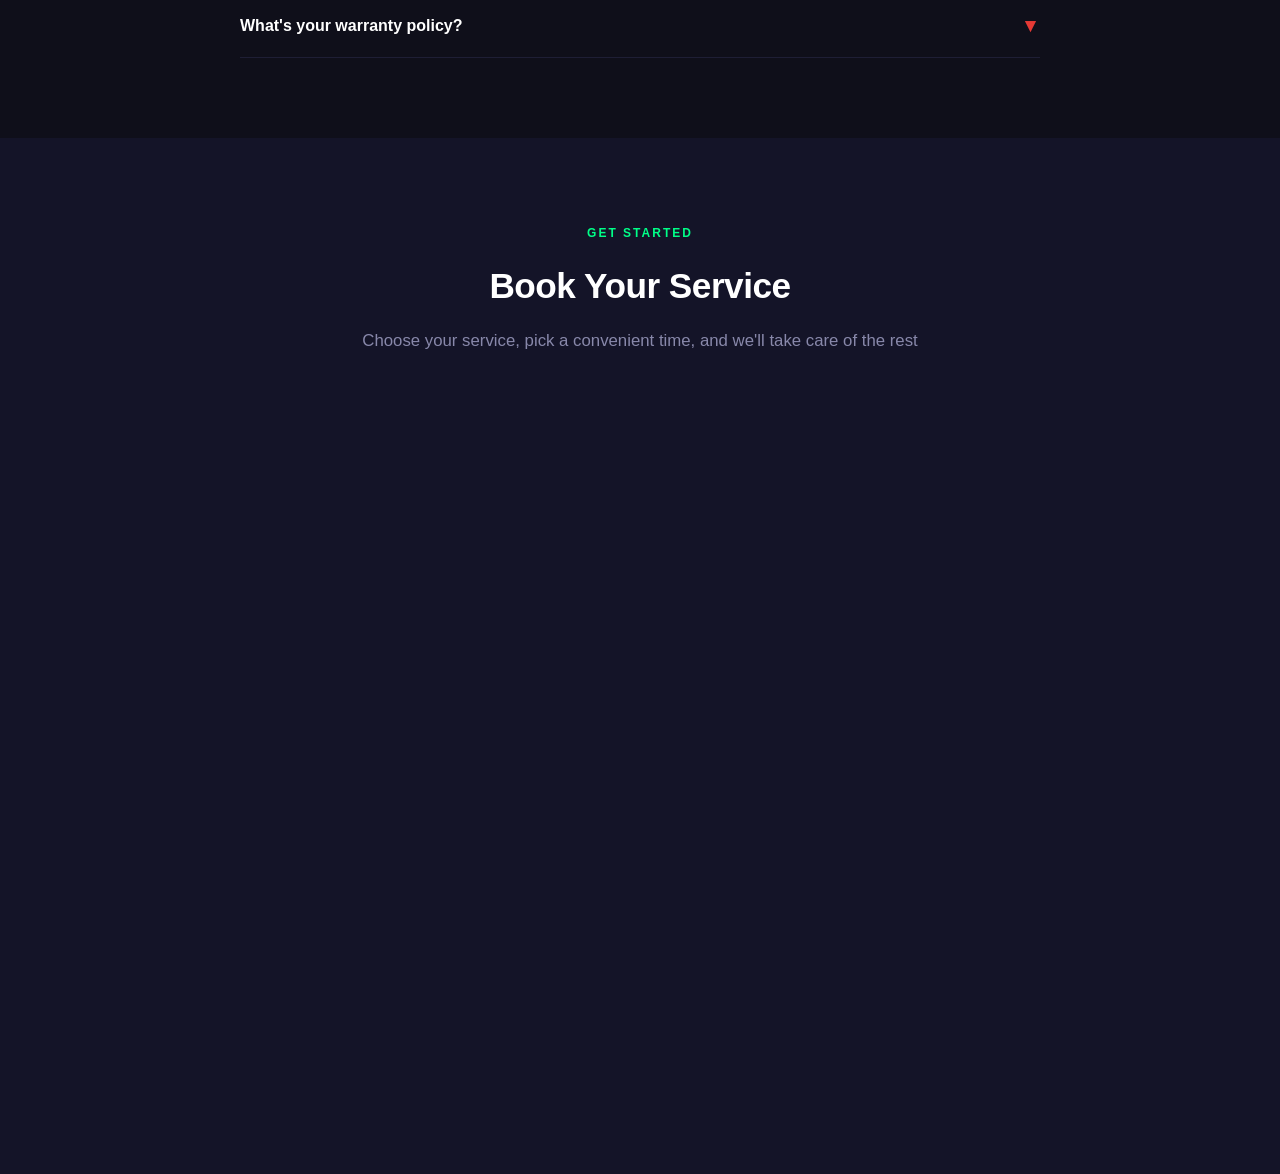
==== commit 5a7de368: "Update phone number to +1 315-667-1922 across all pages" ====
--- a/index.html
+++ b/index.html
@@ -34,7 +34,7 @@
           <li><a href="reviews.html">Reviews</a></li>
           <li><a href="about.html">About Us</a></li>
           <li><a href="contact.html">Contact</a></li>
-          <li><a href="tel:5135685568" class="nav-cta">📞 513-568-5568</a></li>
+          <li><a href="tel:13156671922" class="nav-cta">📞 +1 315-667-1922</a></li>
         </ul>
       </nav>
     </div>
@@ -426,7 +426,7 @@
             <div class="ci-icon">📞</div>
             <div class="ci-text">
               <strong>Phone / Text</strong>
-              <span><a href="tel:5135685568">513-568-5568</a></span>
+              <span><a href="tel:13156671922">+1 315-667-1922</a></span>
             </div>
           </div>
           <div class="ci-item">
@@ -452,7 +452,7 @@
           </div>
           <div style="margin-top:28px;">
             <p style="font-size:0.82rem;color:var(--gray);margin-bottom:14px;">Prefer to speak with someone?</p>
-            <a href="tel:5135685568" class="btn btn-red btn-full">📞 Call 513-568-5568</a>
+            <a href="tel:13156671922" class="btn btn-red btn-full">📞 Call +1 315-667-1922</a>
           </div>
           <div style="margin-top:14px;">
             <a href="https://sos.splashtop.com" target="_blank" rel="noopener" class="btn btn-outline btn-full">🖥️ Launch Remote Support</a>
@@ -491,7 +491,7 @@
       </div>
       <div class="footer-col">
         <h4>Contact</h4>
-        <p>📞 <a href="tel:5135685568">513-568-5568</a></p>
+        <p>📞 <a href="tel:13156671922">+1 315-667-1922</a></p>
         <p>📧 <a href="mailto:info@cherrydigitalpros.com">info@cherrydigitalpros.com</a></p>
         <p>📍 Cincinnati, OH</p>
         <p style="margin-top:14px;"><a href="https://sos.splashtop.com" target="_blank" rel="noopener" class="btn btn-red" style="font-size:0.8rem;padding:8px 14px;">Remote Support</a></p>
